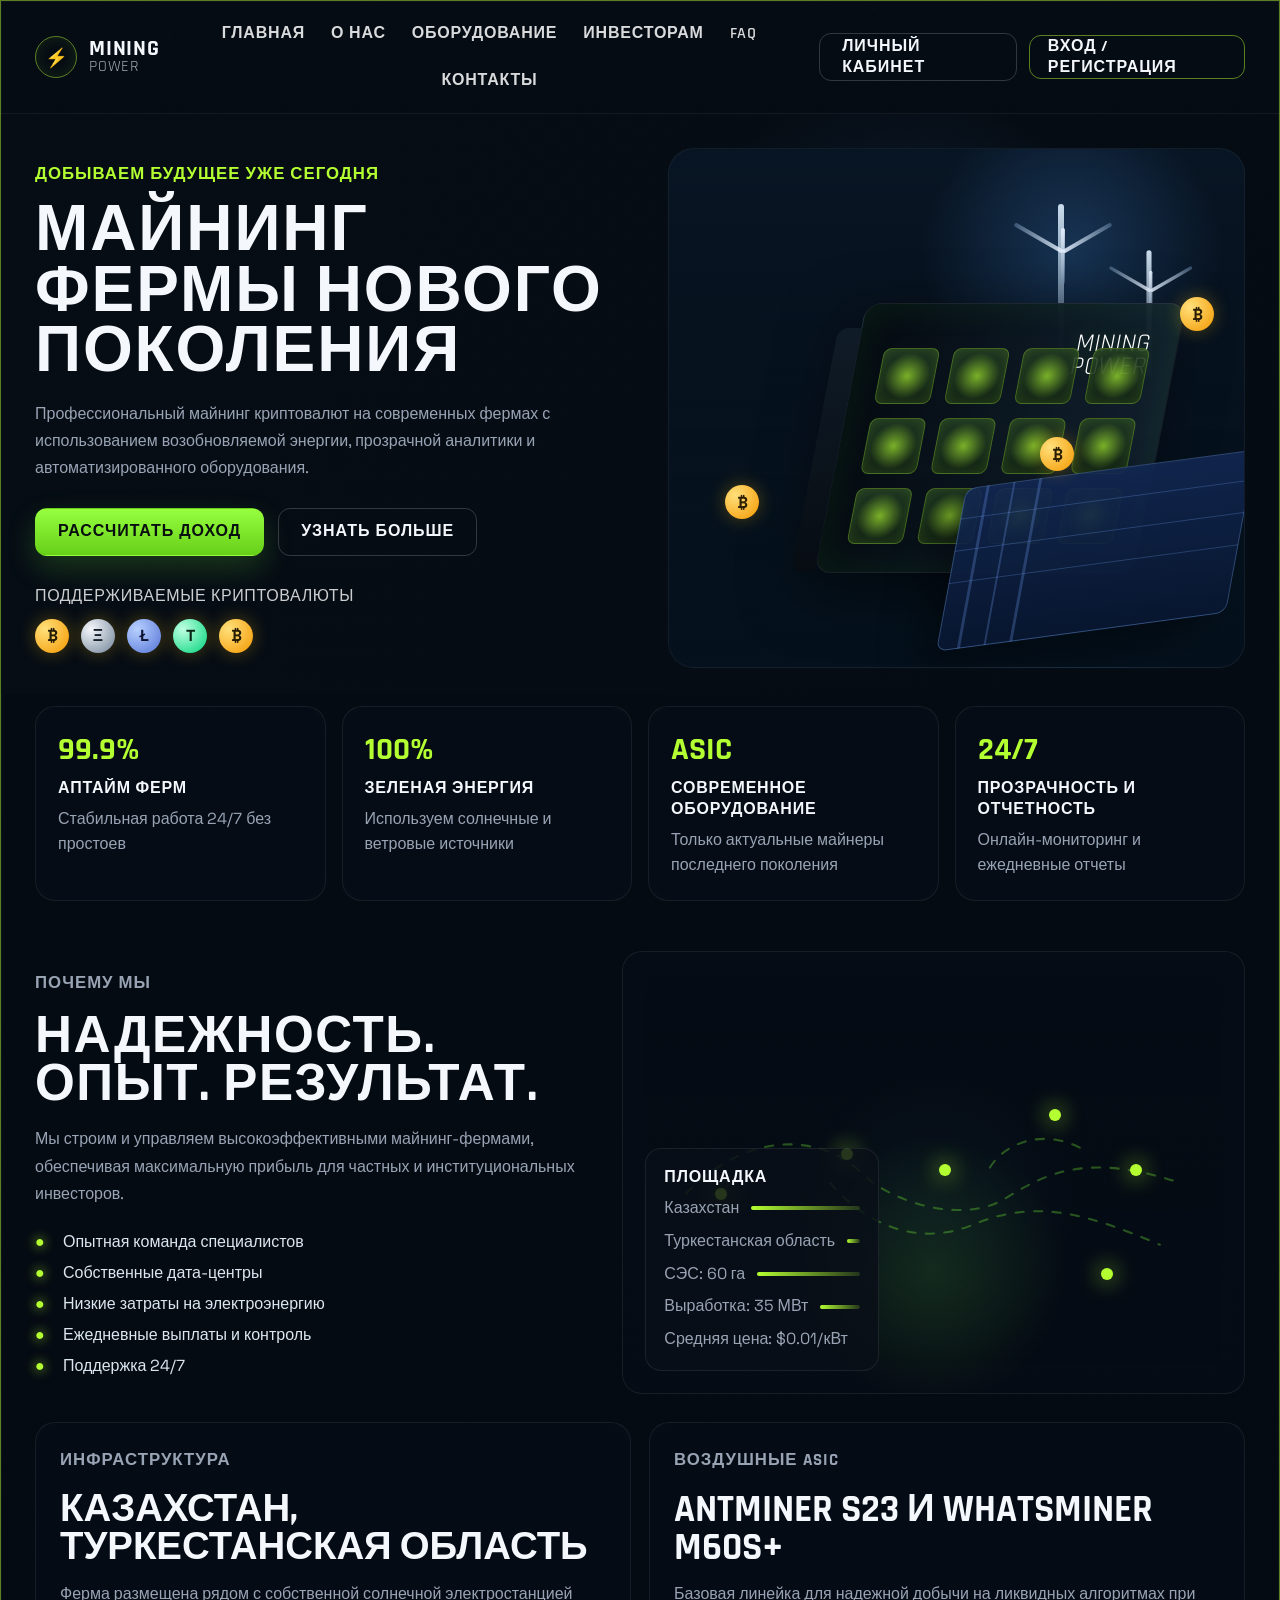
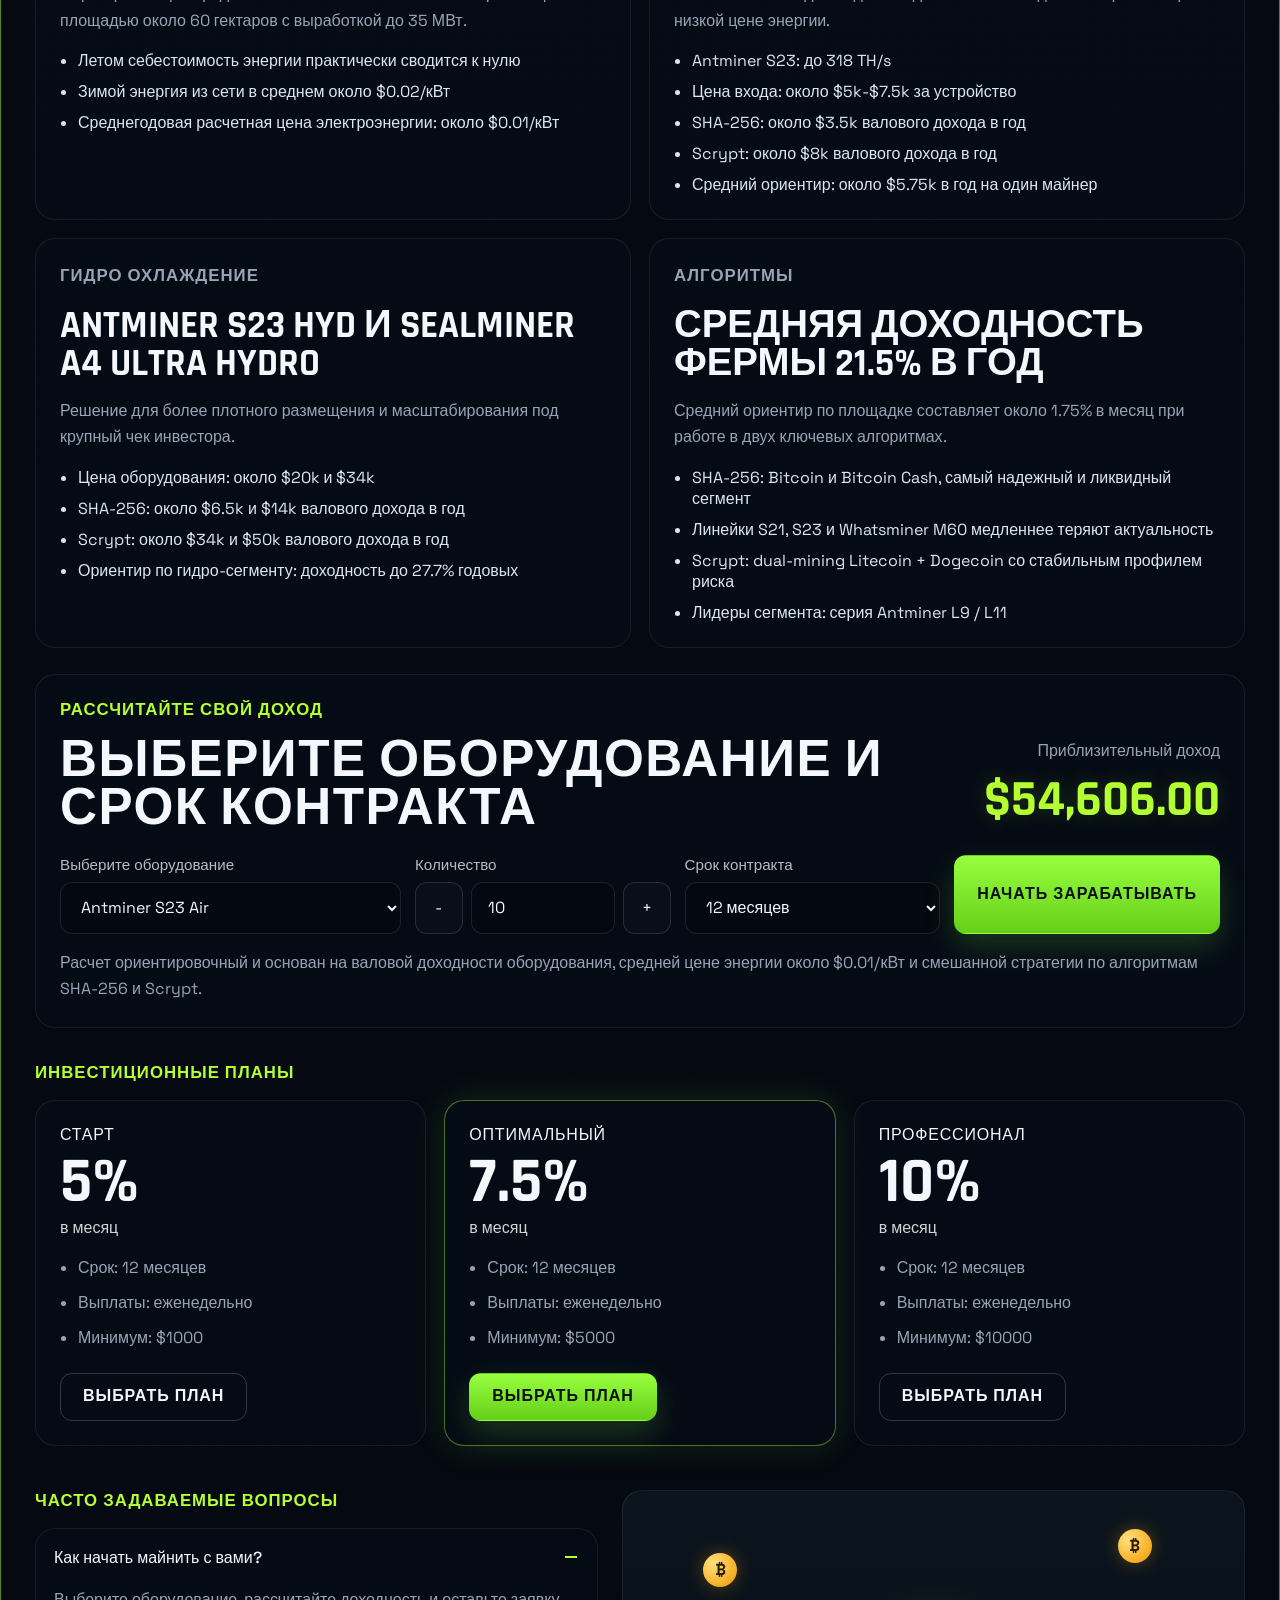
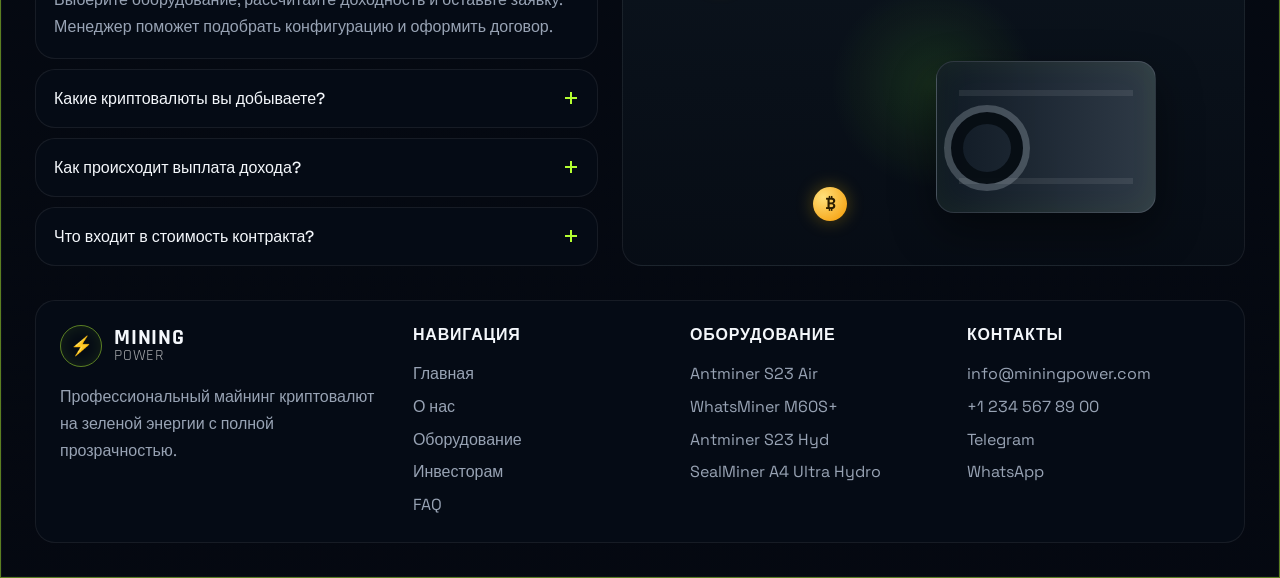
==== index.html @ 9006efa6 "Add files via upload" ====
<!DOCTYPE html>
<html lang="ru">
  <head>
    <meta charset="UTF-8" />
    <meta name="viewport" content="width=device-width, initial-scale=1.0" />
    <title>Mining Power</title>
    <meta
      name="description"
      content="Лендинг майнинг-ферм нового поколения с анимациями, калькулятором дохода и инвестиционными планами."
    />
    <link rel="preconnect" href="https://fonts.googleapis.com" />
    <link rel="preconnect" href="https://fonts.gstatic.com" crossorigin />
    <link
      href="https://fonts.googleapis.com/css2?family=Rajdhani:wght@400;500;600;700&family=Space+Grotesk:wght@400;500;700&display=swap"
      rel="stylesheet"
    />
    <link rel="stylesheet" href="styles.css" />
  </head>
  <body>
    <canvas class="bg-canvas" id="bg-canvas" aria-hidden="true"></canvas>

    <div class="page-shell">
      <main class="site-frame">
        <header class="topbar">
          <a href="#hero" class="brand">
            <span class="brand__mark">⚡</span>
            <span class="brand__text">
              <strong>MINING</strong>
              <span>POWER</span>
            </span>
          </a>

          <nav class="topnav" aria-label="Основная навигация">
            <a href="#hero">Главная</a>
            <a href="#about">О нас</a>
            <a href="#features">Оборудование</a>
            <a href="#plans">Инвесторам</a>
            <a href="#faq">FAQ</a>
            <a href="#footer">Контакты</a>
          </nav>

          <div class="topbar__actions">
            <a href="dashboard.html" class="button button--secondary" id="cabinet-link">Личный кабинет</a>
            <a href="auth.html" class="button button--ghost" id="auth-link">Вход / регистрация</a>
          </div>
        </header>

        <section class="hero" id="hero">
          <div class="hero__content reveal reveal-left">
            <p class="eyebrow">Добываем будущее уже сегодня</p>
            <h1>Майнинг фермы нового поколения</h1>
            <p class="hero__lead">
              Профессиональный майнинг криптовалют на современных фермах с
              использованием возобновляемой энергии, прозрачной аналитики и
              автоматизированного оборудования.
            </p>

            <div class="hero__actions">
              <a href="#calculator" class="button">Рассчитать доход</a>
              <a href="#about" class="button button--secondary">Узнать больше</a>
            </div>

            <div class="crypto-strip">
              <span>Поддерживаемые криптовалюты</span>
              <div class="crypto-strip__icons">
                <i>₿</i>
                <i>Ξ</i>
                <i>Ł</i>
                <i>T</i>
                <i>₿</i>
              </div>
            </div>
          </div>

          <div class="hero__visual reveal reveal-right">
            <div class="hero__scene">
              <div class="hero__glow"></div>
              <div class="hero__windmill hero__windmill--left">
                <span></span>
              </div>
              <div class="hero__windmill hero__windmill--right">
                <span></span>
              </div>
              <div class="mining-rack">
                <div class="mining-rack__logo">MINING<br />POWER</div>
                <div class="mining-rack__grid">
                  <span></span><span></span><span></span><span></span>
                  <span></span><span></span><span></span><span></span>
                  <span></span><span></span><span></span><span></span>
                </div>
              </div>
              <div class="solar-panel"></div>
              <div class="coin coin--one">₿</div>
              <div class="coin coin--two">₿</div>
              <div class="coin coin--three">₿</div>
            </div>
          </div>
        </section>

        <section class="stats reveal reveal-up" id="features">
          <article class="stat-card">
            <h3>99.9%</h3>
            <strong>Аптайм ферм</strong>
            <p>Стабильная работа 24/7 без простоев</p>
          </article>
          <article class="stat-card">
            <h3>100%</h3>
            <strong>Зеленая энергия</strong>
            <p>Используем солнечные и ветровые источники</p>
          </article>
          <article class="stat-card">
            <h3>ASIC</h3>
            <strong>Современное оборудование</strong>
            <p>Только актуальные майнеры последнего поколения</p>
          </article>
          <article class="stat-card">
            <h3>24/7</h3>
            <strong>Прозрачность и отчетность</strong>
            <p>Онлайн-мониторинг и ежедневные отчеты</p>
          </article>
        </section>

        <section class="about section-grid" id="about">
          <div class="section-copy reveal reveal-left">
            <p class="eyebrow">Почему мы</p>
            <h2>Надежность. Опыт. Результат.</h2>
            <p>
              Мы строим и управляем высокоэффективными майнинг-фермами,
              обеспечивая максимальную прибыль для частных и институциональных
              инвесторов.
            </p>
            <ul class="check-list">
              <li>Опытная команда специалистов</li>
              <li>Собственные дата-центры</li>
              <li>Низкие затраты на электроэнергию</li>
              <li>Ежедневные выплаты и контроль</li>
              <li>Поддержка 24/7</li>
            </ul>
          </div>

          <div class="map-card reveal reveal-right">
            <div class="map-card__glow"></div>
            <div class="map-card__network">
              <span class="node node--1"></span>
              <span class="node node--2"></span>
              <span class="node node--3"></span>
              <span class="node node--4"></span>
              <span class="node node--5"></span>
              <span class="node node--6"></span>
              <svg viewBox="0 0 560 280" aria-hidden="true">
                <path
                  d="M40 160 C110 90, 180 110, 210 140 S310 190, 350 165 S430 120, 520 150"
                />
                <path
                  d="M180 150 C210 185, 260 215, 320 190 S430 180, 500 210"
                />
                <path d="M335 135 C350 110, 390 95, 430 120" />
              </svg>
            </div>
            <div class="data-centers">
              <strong>Площадка</strong>
              <div class="data-centers__item"><span>Казахстан</span><i></i></div>
              <div class="data-centers__item"><span>Туркестанская область</span><i></i></div>
              <div class="data-centers__item"><span>СЭС: 60 га</span><i></i></div>
              <div class="data-centers__item"><span>Выработка: 35 МВт</span><i></i></div>
              <div class="data-centers__item"><span>Средняя цена: $0.01/кВт</span><i></i></div>
            </div>
          </div>
        </section>

        <section class="farm-specs" id="farm-specs">
          <article class="farm-card reveal reveal-up">
            <p class="eyebrow">Инфраструктура</p>
            <h3>Казахстан, Туркестанская область</h3>
            <p>
              Ферма размещена рядом с собственной солнечной электростанцией
              площадью около 60 гектаров с выработкой до 35 МВт.
            </p>
            <ul>
              <li>Летом себестоимость энергии практически сводится к нулю</li>
              <li>Зимой энергия из сети в среднем около $0.02/кВт</li>
              <li>Среднегодовая расчетная цена электроэнергии: около $0.01/кВт</li>
            </ul>
          </article>

          <article class="farm-card reveal reveal-up">
            <p class="eyebrow">Воздушные ASIC</p>
            <h3>Antminer S23 и WhatsMiner M60S+</h3>
            <p>
              Базовая линейка для надежной добычи на ликвидных алгоритмах при
              низкой цене энергии.
            </p>
            <ul>
              <li>Antminer S23: до 318 TH/s</li>
              <li>Цена входа: около $5k-$7.5k за устройство</li>
              <li>SHA-256: около $3.5k валового дохода в год</li>
              <li>Scrypt: около $8k валового дохода в год</li>
              <li>Средний ориентир: около $5.75k в год на один майнер</li>
            </ul>
          </article>

          <article class="farm-card reveal reveal-up">
            <p class="eyebrow">Гидро охлаждение</p>
            <h3>Antminer S23 Hyd и SealMiner A4 Ultra Hydro</h3>
            <p>
              Решение для более плотного размещения и масштабирования под
              крупный чек инвестора.
            </p>
            <ul>
              <li>Цена оборудования: около $20k и $34k</li>
              <li>SHA-256: около $6.5k и $14k валового дохода в год</li>
              <li>Scrypt: около $34k и $50k валового дохода в год</li>
              <li>Ориентир по гидро-сегменту: доходность до 27.7% годовых</li>
            </ul>
          </article>

          <article class="farm-card reveal reveal-up">
            <p class="eyebrow">Алгоритмы</p>
            <h3>Средняя доходность фермы 21.5% в год</h3>
            <p>
              Средний ориентир по площадке составляет около 1.75% в месяц при
              работе в двух ключевых алгоритмах.
            </p>
            <ul>
              <li>SHA-256: Bitcoin и Bitcoin Cash, самый надежный и ликвидный сегмент</li>
              <li>Линейки S21, S23 и Whatsminer M60 медленнее теряют актуальность</li>
              <li>Scrypt: dual-mining Litecoin + Dogecoin со стабильным профилем риска</li>
              <li>Лидеры сегмента: серия Antminer L9 / L11</li>
            </ul>
          </article>
        </section>

        <section class="calculator reveal reveal-up" id="calculator">
          <div class="calculator__header">
            <div>
              <p class="eyebrow">Рассчитайте свой доход</p>
              <h2>Выберите оборудование и срок контракта</h2>
            </div>
            <div class="calculator__result">
              <span>Приблизительный доход</span>
              <strong id="profit-value">$12,540.00</strong>
            </div>
          </div>

          <form class="calculator__form" id="profit-form">
            <label>
              <span>Выберите оборудование</span>
              <select id="device-select">
                <option value="479">Antminer S23 Air</option>
                <option value="479">WhatsMiner M60S+</option>
                <option value="1688">Antminer S23 Hyd</option>
                <option value="2667">SealMiner A4 Ultra Hydro</option>
              </select>
            </label>

            <label>
              <span>Количество</span>
              <div class="stepper">
                <button type="button" class="stepper__btn" data-step="-1">-</button>
                <input id="device-count" type="number" min="1" max="250" value="10" />
                <button type="button" class="stepper__btn" data-step="1">+</button>
              </div>
            </label>

            <label>
              <span>Срок контракта</span>
              <select id="term-select">
                <option value="6">6 месяцев</option>
                <option value="12" selected>12 месяцев</option>
                <option value="24">24 месяца</option>
              </select>
            </label>

            <button type="submit" class="button">Начать зарабатывать</button>
          </form>
          <p class="calculator__note">
            Расчет ориентировочный и основан на валовой доходности оборудования,
            средней цене энергии около $0.01/кВт и смешанной стратегии по
            алгоритмам SHA-256 и Scrypt.
          </p>
        </section>

        <section class="plans" id="plans">
          <p class="eyebrow reveal reveal-up">Инвестиционные планы</p>
          <div class="plans__grid">
            <article class="plan-card reveal reveal-up">
              <span class="plan-card__name">Старт</span>
              <h3>5%</h3>
              <p>в месяц</p>
              <ul>
                <li>Срок: 12 месяцев</li>
                <li>Выплаты: еженедельно</li>
                <li>Минимум: $1000</li>
              </ul>
              <a href="#calculator" class="button button--secondary">Выбрать план</a>
            </article>

            <article class="plan-card plan-card--featured reveal reveal-up">
              <span class="plan-card__name">Оптимальный</span>
              <h3>7.5%</h3>
              <p>в месяц</p>
              <ul>
                <li>Срок: 12 месяцев</li>
                <li>Выплаты: еженедельно</li>
                <li>Минимум: $5000</li>
              </ul>
              <a href="#calculator" class="button">Выбрать план</a>
            </article>

            <article class="plan-card reveal reveal-up">
              <span class="plan-card__name">Профессионал</span>
              <h3>10%</h3>
              <p>в месяц</p>
              <ul>
                <li>Срок: 12 месяцев</li>
                <li>Выплаты: еженедельно</li>
                <li>Минимум: $10000</li>
              </ul>
              <a href="#calculator" class="button button--secondary">Выбрать план</a>
            </article>
          </div>
        </section>

        <section class="faq section-grid" id="faq">
          <div class="faq__list reveal reveal-left">
            <p class="eyebrow">Часто задаваемые вопросы</p>
            <div class="accordion">
              <article class="accordion__item is-open">
                <button class="accordion__trigger" type="button">
                  Как начать майнить с вами?
                </button>
                <div class="accordion__content">
                  <p>
                    Выберите оборудование, рассчитайте доходность и оставьте
                    заявку. Менеджер поможет подобрать конфигурацию и оформить
                    договор.
                  </p>
                </div>
              </article>
              <article class="accordion__item">
                <button class="accordion__trigger" type="button">
                  Какие криптовалюты вы добываете?
                </button>
                <div class="accordion__content">
                  <p>
                    Основной фокус на BTC, LTC и инфраструктуре для стабильных
                    PoW-активов с высокой ликвидностью.
                  </p>
                </div>
              </article>
              <article class="accordion__item">
                <button class="accordion__trigger" type="button">
                  Как происходит выплата дохода?
                </button>
                <div class="accordion__content">
                  <p>
                    Выплаты можно получать в USDT, BTC или на банковские
                    реквизиты по согласованному графику.
                  </p>
                </div>
              </article>
              <article class="accordion__item">
                <button class="accordion__trigger" type="button">
                  Что входит в стоимость контракта?
                </button>
                <div class="accordion__content">
                  <p>
                    Включены размещение, обслуживание, мониторинг, доступ к
                    кабинету и техническая поддержка.
                  </p>
                </div>
              </article>
            </div>
          </div>

          <div class="faq__visual reveal reveal-right">
            <div class="rig-illustration">
              <div class="rig-illustration__body"></div>
              <div class="rig-illustration__fan"></div>
              <div class="coin coin--faq-one">₿</div>
              <div class="coin coin--faq-two">₿</div>
              <div class="coin coin--faq-three">₿</div>
            </div>
          </div>
        </section>

        <footer class="footer reveal reveal-up" id="footer">
          <div class="footer__brand">
            <a href="#hero" class="brand">
              <span class="brand__mark">⚡</span>
              <span class="brand__text">
                <strong>MINING</strong>
                <span>POWER</span>
              </span>
            </a>
            <p>
              Профессиональный майнинг криптовалют на зеленой энергии с полной
              прозрачностью.
            </p>
          </div>

          <div class="footer__column">
            <strong>Навигация</strong>
            <a href="#hero">Главная</a>
            <a href="#about">О нас</a>
            <a href="#features">Оборудование</a>
            <a href="#plans">Инвесторам</a>
            <a href="#faq">FAQ</a>
          </div>

          <div class="footer__column">
            <strong>Оборудование</strong>
            <span>Antminer S23 Air</span>
            <span>WhatsMiner M60S+</span>
            <span>Antminer S23 Hyd</span>
            <span>SealMiner A4 Ultra Hydro</span>
          </div>

          <div class="footer__column">
            <strong>Контакты</strong>
            <a href="mailto:info@miningpower.com">info@miningpower.com</a>
            <a href="tel:+12345678900">+1 234 567 89 00</a>
            <span>Telegram</span>
            <span>WhatsApp</span>
          </div>
        </footer>
      </main>
    </div>

    <script src="db.js"></script>
    <script src="script.js"></script>
  </body>
</html>
---- styles.css ----
:root {
  --bg: #050912;
  --bg-soft: rgba(8, 16, 27, 0.85);
  --panel: rgba(8, 15, 24, 0.92);
  --panel-strong: #09111b;
  --line: rgba(184, 255, 51, 0.22);
  --line-strong: rgba(184, 255, 51, 0.48);
  --text: #f4f7fb;
  --muted: #98a3b4;
  --accent: #b4ff31;
  --accent-strong: #7dff3a;
  --accent-soft: rgba(180, 255, 49, 0.14);
  --shadow: 0 0 35px rgba(124, 255, 53, 0.18);
  --radius-lg: 30px;
  --radius-md: 20px;
  --radius-sm: 14px;
  --content-width: 1180px;
}

*,
*::before,
*::after {
  box-sizing: border-box;
}

html {
  scroll-behavior: smooth;
}

body {
  margin: 0;
  min-width: 320px;
  background:
    radial-gradient(circle at top right, rgba(35, 73, 122, 0.28), transparent 28%),
    radial-gradient(circle at 15% 10%, rgba(124, 255, 53, 0.12), transparent 18%),
    linear-gradient(180deg, #02050b 0%, #050913 48%, #03070f 100%);
  color: var(--text);
  font-family: "Space Grotesk", sans-serif;
}

a {
  color: inherit;
  text-decoration: none;
}

button,
input,
select {
  font: inherit;
}

button {
  cursor: pointer;
}

.bg-canvas {
  position: fixed;
  inset: 0;
  width: 100%;
  height: 100%;
  z-index: -1;
  opacity: 0.85;
}

.page-shell {
  width: 100%;
  max-width: none;
  margin: 0;
  padding: 0;
}

.site-frame {
  width: 100%;
  max-width: none;
  margin: 0;
  min-height: 100vh;
  border: 1px solid var(--line-strong);
  border-radius: 0;
  background:
    linear-gradient(180deg, rgba(5, 12, 20, 0.98) 0%, rgba(5, 9, 18, 0.95) 100%);
  box-shadow:
    inset 0 0 0 1px rgba(255, 255, 255, 0.03),
    0 30px 80px rgba(0, 0, 0, 0.35);
  overflow: hidden;
}

.topbar,
.hero,
.stats,
.section-grid,
.calculator,
.plans,
.footer {
  padding-left: 34px;
  padding-right: 34px;
}

.topbar {
  display: flex;
  align-items: center;
  justify-content: space-between;
  gap: 24px;
  padding-top: 22px;
  padding-bottom: 22px;
  border-bottom: 1px solid rgba(255, 255, 255, 0.06);
}

.topbar__actions {
  display: flex;
  align-items: center;
  gap: 12px;
}

.brand {
  display: inline-flex;
  align-items: center;
  gap: 12px;
}

.brand__mark {
  display: grid;
  place-items: center;
  width: 42px;
  height: 42px;
  border-radius: 50%;
  color: var(--accent);
  border: 1px solid var(--line-strong);
  box-shadow: inset 0 0 16px rgba(180, 255, 49, 0.1);
  font-size: 1.15rem;
}

.brand__text {
  display: grid;
  font-family: "Rajdhani", sans-serif;
  line-height: 0.92;
  letter-spacing: 0.05em;
}

.brand__text strong {
  font-size: 1.4rem;
}

.brand__text span {
  color: rgba(255, 255, 255, 0.65);
}

.topnav {
  display: flex;
  flex-wrap: wrap;
  justify-content: center;
  gap: 26px;
  font-family: "Rajdhani", sans-serif;
  font-weight: 600;
  text-transform: uppercase;
  letter-spacing: 0.05em;
}

.topnav a {
  color: rgba(255, 255, 255, 0.85);
}

.button {
  display: inline-flex;
  align-items: center;
  justify-content: center;
  min-height: 48px;
  padding: 0 22px;
  border: 1px solid transparent;
  border-radius: 12px;
  background: linear-gradient(180deg, #97ff3f 0%, #66cf18 100%);
  color: #08100f;
  font-family: "Rajdhani", sans-serif;
  font-weight: 700;
  font-size: 1rem;
  letter-spacing: 0.06em;
  text-transform: uppercase;
  transition:
    transform 0.25s ease,
    box-shadow 0.25s ease,
    filter 0.25s ease;
  box-shadow: 0 12px 30px rgba(120, 255, 60, 0.18);
}

.button:hover {
  transform: translateY(-2px);
  filter: brightness(1.03);
  box-shadow: 0 16px 32px rgba(120, 255, 60, 0.26);
}

.button--secondary,
.button--ghost {
  background: transparent;
  color: var(--text);
  border-color: rgba(255, 255, 255, 0.18);
  box-shadow: none;
}

.button--ghost {
  min-height: 44px;
  padding-inline: 18px;
  border-color: var(--line-strong);
}

.hero {
  display: grid;
  grid-template-columns: 1.05fr 1fr;
  gap: 28px;
  padding-top: 34px;
  padding-bottom: 26px;
  background:
    linear-gradient(90deg, rgba(6, 13, 21, 0.88) 0%, rgba(6, 13, 21, 0.48) 52%, rgba(6, 13, 21, 0.08) 100%),
    radial-gradient(circle at 70% 35%, rgba(62, 120, 178, 0.3), transparent 24%);
}

.hero__content {
  align-self: center;
}

.eyebrow {
  margin: 0 0 16px;
  color: var(--accent);
  font-family: "Rajdhani", sans-serif;
  font-size: 1.05rem;
  font-weight: 700;
  text-transform: uppercase;
  letter-spacing: 0.06em;
}

.hero h1,
.section-copy h2,
.calculator h2 {
  margin: 0;
  font-family: "Rajdhani", sans-serif;
  font-size: clamp(2.9rem, 5vw, 4.7rem);
  line-height: 0.94;
  text-transform: uppercase;
  letter-spacing: 0.03em;
}

.hero__lead,
.section-copy p,
.accordion__content p,
.footer__brand p {
  color: var(--muted);
  line-height: 1.7;
}

.hero__lead {
  max-width: 560px;
  margin: 18px 0 26px;
}

.hero__actions {
  display: flex;
  flex-wrap: wrap;
  gap: 14px;
}

.crypto-strip {
  margin-top: 30px;
}

.crypto-strip span {
  display: block;
  margin-bottom: 12px;
  color: rgba(255, 255, 255, 0.8);
  font-family: "Rajdhani", sans-serif;
  text-transform: uppercase;
  letter-spacing: 0.04em;
}

.crypto-strip__icons {
  display: flex;
  gap: 12px;
}

.crypto-strip__icons i,
.coin {
  display: grid;
  place-items: center;
  width: 34px;
  height: 34px;
  border-radius: 50%;
  background: radial-gradient(circle at 30% 30%, #ffe07b, #f49800);
  color: #231a00;
  font-style: normal;
  font-weight: 700;
  box-shadow: 0 0 18px rgba(255, 195, 0, 0.3);
}

.crypto-strip__icons i:nth-child(2) {
  background: radial-gradient(circle at 30% 30%, #f5f7fb, #6f8296);
  color: #16202b;
}

.crypto-strip__icons i:nth-child(3) {
  background: radial-gradient(circle at 30% 30%, #b7d0ff, #5574d6);
  color: #0e1533;
}

.crypto-strip__icons i:nth-child(4) {
  background: radial-gradient(circle at 30% 30%, #bfffe1, #00d47b);
  color: #042315;
}

.hero__visual {
  min-height: 520px;
}

.hero__scene {
  position: relative;
  height: 100%;
  min-height: 520px;
  border: 1px solid rgba(255, 255, 255, 0.05);
  border-radius: 26px;
  overflow: hidden;
  background:
    linear-gradient(180deg, rgba(5, 18, 34, 0.08), rgba(5, 18, 34, 0.75)),
    radial-gradient(circle at 70% 20%, rgba(53, 111, 177, 0.46), transparent 26%),
    linear-gradient(180deg, #081523 0%, #07111d 52%, #041016 100%);
}

.hero__glow {
  position: absolute;
  inset: 0;
  background:
    radial-gradient(circle at 58% 54%, rgba(111, 255, 56, 0.2), transparent 24%),
    linear-gradient(180deg, transparent 0%, rgba(3, 14, 14, 0.15) 100%);
}

.hero__windmill {
  position: absolute;
  top: 55px;
  width: 6px;
  height: 150px;
  background: linear-gradient(180deg, rgba(222, 240, 255, 0.9), rgba(84, 117, 153, 0.4));
  border-radius: 99px;
}

.hero__windmill span,
.hero__windmill span::before,
.hero__windmill span::after {
  content: "";
  position: absolute;
  left: 50%;
  top: 24px;
  width: 4px;
  height: 56px;
  border-radius: 99px;
  transform-origin: center top;
  background: linear-gradient(180deg, rgba(230, 241, 255, 0.9), rgba(107, 139, 175, 0.45));
}

.hero__windmill span {
  animation: spin 9s linear infinite;
}

.hero__windmill span::before {
  transform: translateX(-50%) rotate(120deg);
}

.hero__windmill span::after {
  transform: translateX(-50%) rotate(240deg);
}

.hero__windmill--left {
  right: 180px;
}

.hero__windmill--right {
  right: 92px;
  top: 90px;
  transform: scale(0.85);
}

.mining-rack {
  position: absolute;
  right: 84px;
  bottom: 94px;
  width: 320px;
  height: 270px;
  transform: skewX(-11deg);
  border-radius: 16px;
  background:
    linear-gradient(90deg, rgba(5, 11, 18, 0.98), rgba(18, 32, 46, 0.95));
  border: 1px solid rgba(255, 255, 255, 0.08);
  box-shadow:
    -12px 18px 60px rgba(0, 0, 0, 0.5),
    inset 0 0 40px rgba(79, 255, 56, 0.08);
}

.mining-rack::before {
  content: "";
  position: absolute;
  left: -24px;
  top: 24px;
  width: 24px;
  height: calc(100% - 24px);
  border-radius: 10px 0 0 10px;
  background: linear-gradient(180deg, rgba(16, 28, 40, 0.95), rgba(7, 12, 18, 0.95));
}

.mining-rack__logo {
  position: absolute;
  top: 28px;
  right: 26px;
  color: #fff;
  font-family: "Rajdhani", sans-serif;
  font-size: 1.6rem;
  line-height: 0.9;
  text-align: center;
  text-shadow: 0 0 20px rgba(180, 255, 49, 0.25);
}

.mining-rack__grid {
  position: absolute;
  left: 26px;
  right: 26px;
  bottom: 28px;
  display: grid;
  grid-template-columns: repeat(4, 1fr);
  gap: 14px;
}

.mining-rack__grid span {
  aspect-ratio: 1;
  border-radius: 8px;
  background:
    radial-gradient(circle at 50% 50%, rgba(180, 255, 49, 0.65), rgba(180, 255, 49, 0.05) 60%),
    linear-gradient(180deg, rgba(20, 42, 33, 0.88), rgba(10, 24, 20, 0.95));
  border: 1px solid rgba(180, 255, 49, 0.3);
  box-shadow: inset 0 0 14px rgba(180, 255, 49, 0.14);
  animation: pulse 2.8s ease-in-out infinite;
}

.mining-rack__grid span:nth-child(odd) {
  animation-delay: 0.7s;
}

.solar-panel {
  position: absolute;
  right: 8px;
  bottom: 34px;
  width: 280px;
  height: 165px;
  transform: skewX(-18deg) rotate(-8deg);
  border-radius: 10px;
  border: 1px solid rgba(130, 180, 255, 0.3);
  background:
    linear-gradient(90deg, transparent 0 7%, rgba(119, 167, 255, 0.25) 7% 8%, transparent 8% 16%, rgba(119, 167, 255, 0.25) 16% 17%, transparent 17% 25%, rgba(119, 167, 255, 0.25) 25% 26%, transparent 26%),
    linear-gradient(180deg, transparent 0 18%, rgba(119, 167, 255, 0.25) 18% 19%, transparent 19% 38%, rgba(119, 167, 255, 0.25) 38% 39%, transparent 39% 58%, rgba(119, 167, 255, 0.25) 58% 59%, transparent 59%),
    linear-gradient(180deg, rgba(18, 39, 82, 0.9), rgba(8, 23, 48, 0.95));
  box-shadow: -18px 20px 40px rgba(0, 0, 0, 0.35);
}

.coin {
  position: absolute;
  color: #2b1d00;
  animation: float 5.5s ease-in-out infinite;
}

.coin--one {
  left: 56px;
  bottom: 148px;
}

.coin--two {
  right: 30px;
  top: 148px;
  animation-delay: 0.8s;
}

.coin--three {
  right: 170px;
  bottom: 196px;
  animation-delay: 1.7s;
}

.stats {
  display: grid;
  grid-template-columns: repeat(4, 1fr);
  gap: 16px;
  padding-top: 12px;
  padding-bottom: 32px;
}

.stat-card,
.calculator,
.plan-card,
.accordion__item,
.map-card,
.faq__visual,
.footer {
  background: rgba(7, 13, 22, 0.82);
  border: 1px solid rgba(255, 255, 255, 0.07);
  border-radius: 20px;
}

.stat-card {
  padding: 22px;
  box-shadow: inset 0 0 22px rgba(255, 255, 255, 0.015);
}

.stat-card h3 {
  margin: 0 0 8px;
  color: var(--accent);
  font-family: "Rajdhani", sans-serif;
  font-size: 2rem;
}

.stat-card strong,
.plan-card__name,
.data-centers strong,
.footer__column strong {
  display: block;
  margin-bottom: 8px;
  font-family: "Rajdhani", sans-serif;
  text-transform: uppercase;
  letter-spacing: 0.05em;
}

.stat-card p,
.plan-card li,
.data-centers__item,
.footer__column a,
.footer__column span {
  margin: 0;
  color: var(--muted);
  line-height: 1.55;
}

.section-grid {
  display: grid;
  grid-template-columns: 0.95fr 1.05fr;
  gap: 24px;
  padding-top: 18px;
  padding-bottom: 18px;
}

.section-copy {
  padding: 18px 6px 18px 0;
}

.section-copy h2,
.calculator h2 {
  font-size: clamp(2.2rem, 4vw, 3.6rem);
}

.check-list {
  display: grid;
  gap: 10px;
  margin: 24px 0 0;
  padding: 0;
  list-style: none;
}

.check-list li {
  position: relative;
  padding-left: 28px;
  color: #dce6f0;
}

.check-list li::before {
  content: "●";
  position: absolute;
  left: 0;
  top: 0;
  color: var(--accent);
  text-shadow: 0 0 12px var(--accent);
}

.map-card {
  position: relative;
  min-height: 360px;
  padding: 22px;
  overflow: hidden;
}

.map-card__glow {
  position: absolute;
  inset: 0;
  background: radial-gradient(circle at 50% 72%, rgba(124, 255, 53, 0.13), transparent 30%);
}

.map-card__network {
  position: relative;
  height: 100%;
  border-radius: 18px;
  background:
    radial-gradient(circle at 50% 60%, rgba(18, 44, 54, 0.25), transparent 38%),
    linear-gradient(180deg, rgba(5, 12, 18, 0.12), rgba(5, 12, 18, 0));
}

.map-card__network svg {
  width: 100%;
  height: 100%;
}

.map-card__network path {
  fill: none;
  stroke: rgba(124, 255, 53, 0.3);
  stroke-width: 2;
  stroke-linecap: round;
  stroke-dasharray: 8 10;
  animation: dash 18s linear infinite;
}

.node {
  position: absolute;
  width: 12px;
  height: 12px;
  border-radius: 50%;
  background: var(--accent);
  box-shadow: 0 0 22px var(--accent);
  animation: blink 3s ease-in-out infinite;
}

.node--1 {
  left: 12%;
  top: 54%;
}

.node--2 {
  left: 34%;
  top: 44%;
  animation-delay: 0.4s;
}

.node--3 {
  left: 51%;
  top: 48%;
  animation-delay: 0.8s;
}

.node--4 {
  left: 70%;
  top: 34%;
  animation-delay: 1.2s;
}

.node--5 {
  left: 84%;
  top: 48%;
  animation-delay: 1.6s;
}

.node--6 {
  left: 79%;
  top: 74%;
  animation-delay: 2s;
}

.data-centers {
  position: absolute;
  left: 22px;
  bottom: 22px;
  min-width: 180px;
  padding: 18px;
  border-radius: 16px;
  background: rgba(10, 16, 24, 0.84);
  border: 1px solid rgba(255, 255, 255, 0.08);
}

.data-centers__item {
  display: flex;
  align-items: center;
  gap: 12px;
  margin-top: 8px;
}

.data-centers__item i {
  flex: 1;
  height: 4px;
  border-radius: 999px;
  background: linear-gradient(90deg, var(--accent), rgba(180, 255, 49, 0.15));
}

.calculator {
  margin: 18px 34px;
  padding: 24px;
}

.farm-specs {
  display: grid;
  grid-template-columns: repeat(2, minmax(0, 1fr));
  gap: 18px;
  padding: 10px 34px 8px;
}

.farm-card {
  padding: 24px;
  background: rgba(7, 13, 22, 0.82);
  border: 1px solid rgba(255, 255, 255, 0.07);
  border-radius: 20px;
  box-shadow: inset 0 0 22px rgba(255, 255, 255, 0.015);
}

.farm-card h3 {
  margin: 0 0 14px;
  font-family: "Rajdhani", sans-serif;
  font-size: clamp(1.7rem, 3vw, 2.5rem);
  line-height: 1;
  text-transform: uppercase;
}

.farm-card p {
  margin: 0 0 16px;
  color: var(--muted);
  line-height: 1.65;
}

.farm-card ul {
  display: grid;
  gap: 10px;
  margin: 0;
  padding-left: 18px;
  color: #dce6f0;
}

.calculator__header {
  display: flex;
  align-items: flex-end;
  justify-content: space-between;
  gap: 18px;
}

.calculator__result {
  text-align: right;
}

.calculator__result span {
  display: block;
  color: var(--muted);
  margin-bottom: 6px;
}

.calculator__result strong {
  font-family: "Rajdhani", sans-serif;
  font-size: clamp(2rem, 4vw, 3.4rem);
  color: var(--accent);
  text-shadow: 0 0 20px rgba(180, 255, 49, 0.18);
}

.calculator__form {
  display: grid;
  grid-template-columns: 1.2fr 0.9fr 0.9fr auto;
  gap: 14px;
  margin-top: 22px;
}

.calculator__note {
  margin: 16px 0 0;
  color: var(--muted);
  line-height: 1.65;
}

.calculator label {
  display: grid;
  gap: 8px;
}

.calculator label span {
  color: rgba(255, 255, 255, 0.72);
  font-size: 0.95rem;
}

select,
input {
  width: 100%;
  min-height: 52px;
  padding: 0 16px;
  border: 1px solid rgba(255, 255, 255, 0.1);
  border-radius: 12px;
  background: rgba(5, 9, 16, 0.94);
  color: var(--text);
  outline: none;
}

select:focus,
input:focus {
  border-color: var(--line-strong);
  box-shadow: 0 0 0 3px rgba(180, 255, 49, 0.12);
}

.stepper {
  display: grid;
  grid-template-columns: 48px 1fr 48px;
  gap: 8px;
}

.stepper__btn {
  min-height: 52px;
  border: 1px solid rgba(255, 255, 255, 0.12);
  border-radius: 12px;
  background: rgba(255, 255, 255, 0.02);
  color: var(--text);
}

.plans {
  padding-top: 16px;
  padding-bottom: 30px;
}

.plans__grid {
  display: grid;
  grid-template-columns: repeat(3, 1fr);
  gap: 18px;
}

.plan-card {
  padding: 24px;
  transition:
    transform 0.28s ease,
    border-color 0.28s ease,
    box-shadow 0.28s ease;
}

.plan-card:hover {
  transform: translateY(-6px);
  border-color: rgba(180, 255, 49, 0.36);
  box-shadow: var(--shadow);
}

.plan-card h3 {
  margin: 8px 0 0;
  font-family: "Rajdhani", sans-serif;
  font-size: clamp(3rem, 5vw, 4.3rem);
  line-height: 0.9;
}

.plan-card p {
  margin: 6px 0 18px;
  color: rgba(255, 255, 255, 0.82);
}

.plan-card ul {
  display: grid;
  gap: 10px;
  margin: 0 0 22px;
  padding-left: 18px;
  color: var(--muted);
}

.plan-card--featured {
  border-color: rgba(180, 255, 49, 0.42);
  box-shadow: 0 0 36px rgba(124, 255, 53, 0.12);
}

.faq {
  padding-top: 14px;
  padding-bottom: 34px;
  align-items: stretch;
}

.auth {
  padding-top: 6px;
  padding-bottom: 34px;
  align-items: start;
}

.auth-benefits {
  display: grid;
  gap: 14px;
  margin-top: 28px;
}

.auth-benefits__card,
.auth-panel {
  background: rgba(7, 13, 22, 0.82);
  border: 1px solid rgba(255, 255, 255, 0.07);
  border-radius: 20px;
}

.auth-benefits__card {
  padding: 18px 20px;
}

.auth-benefits__card strong {
  display: block;
  margin-bottom: 8px;
  font-family: "Rajdhani", sans-serif;
  font-size: 1.15rem;
  text-transform: uppercase;
  letter-spacing: 0.05em;
}

.auth-benefits__card p {
  margin: 0;
  color: var(--muted);
  line-height: 1.6;
}

.auth-panel {
  padding: 24px;
  box-shadow: inset 0 0 24px rgba(255, 255, 255, 0.02);
}

.auth-tabs {
  display: inline-grid;
  grid-template-columns: repeat(2, minmax(0, 1fr));
  gap: 10px;
  width: 100%;
  margin-bottom: 18px;
}

.auth-tabs__button {
  min-height: 48px;
  border: 1px solid rgba(255, 255, 255, 0.1);
  border-radius: 12px;
  background: rgba(255, 255, 255, 0.02);
  color: rgba(255, 255, 255, 0.82);
  font-family: "Rajdhani", sans-serif;
  font-size: 1rem;
  font-weight: 700;
  letter-spacing: 0.05em;
  text-transform: uppercase;
  transition:
    border-color 0.25s ease,
    color 0.25s ease,
    background 0.25s ease;
}

.auth-tabs__button.is-active {
  color: #08100f;
  border-color: rgba(180, 255, 49, 0.45);
  background: linear-gradient(180deg, #97ff3f 0%, #66cf18 100%);
}

.auth-form {
  display: none;
  gap: 14px;
}

.auth-form.is-active {
  display: grid;
}

.auth-grid {
  display: grid;
  grid-template-columns: repeat(2, minmax(0, 1fr));
  gap: 14px;
}

.field {
  display: grid;
  gap: 8px;
}

.field span {
  color: rgba(255, 255, 255, 0.74);
  font-size: 0.95rem;
}

.auth-status {
  min-height: 24px;
  margin: 16px 0 0;
  color: var(--muted);
}

.auth-status.is-success {
  color: var(--accent);
}

.auth-status.is-error {
  color: #ff7676;
}

.accordion {
  display: grid;
  gap: 10px;
}

.accordion__item {
  overflow: hidden;
}

.accordion__trigger {
  position: relative;
  width: 100%;
  padding: 18px 56px 18px 18px;
  border: 0;
  background: transparent;
  color: var(--text);
  text-align: left;
  font-weight: 500;
}

.accordion__trigger::after,
.accordion__trigger::before {
  content: "";
  position: absolute;
  right: 20px;
  top: 50%;
  width: 12px;
  height: 2px;
  background: var(--accent);
  transform: translateY(-50%);
  transition: transform 0.25s ease;
}

.accordion__trigger::before {
  transform: translateY(-50%) rotate(90deg);
}

.accordion__item.is-open .accordion__trigger::before {
  transform: translateY(-50%) rotate(0deg);
}

.accordion__content {
  max-height: 0;
  overflow: hidden;
  transition: max-height 0.32s ease;
}

.accordion__item.is-open .accordion__content {
  max-height: 180px;
}

.accordion__content p {
  padding: 0 18px 18px;
  margin: 0;
}

.faq__visual {
  position: relative;
  min-height: 340px;
  overflow: hidden;
  background:
    radial-gradient(circle at 50% 52%, rgba(124, 255, 53, 0.12), transparent 28%),
    linear-gradient(180deg, rgba(12, 21, 31, 0.95), rgba(7, 13, 22, 0.95));
}

.rig-illustration {
  position: relative;
  width: 100%;
  height: 100%;
}

.rig-illustration__body {
  position: absolute;
  right: 88px;
  bottom: 52px;
  width: 220px;
  height: 152px;
  border-radius: 18px;
  background:
    linear-gradient(90deg, rgba(16, 26, 37, 0.98), rgba(50, 62, 74, 0.94));
  border: 1px solid rgba(255, 255, 255, 0.12);
  box-shadow:
    0 18px 45px rgba(0, 0, 0, 0.45),
    inset 0 0 30px rgba(180, 255, 49, 0.05);
}

.rig-illustration__body::before,
.rig-illustration__body::after {
  content: "";
  position: absolute;
  background: rgba(255, 255, 255, 0.08);
}

.rig-illustration__body::before {
  left: 22px;
  right: 22px;
  top: 28px;
  height: 6px;
}

.rig-illustration__body::after {
  left: 22px;
  right: 22px;
  bottom: 28px;
  height: 6px;
}

.rig-illustration__fan {
  position: absolute;
  right: 214px;
  bottom: 74px;
  width: 86px;
  height: 86px;
  border-radius: 50%;
  border: 7px solid rgba(208, 219, 229, 0.24);
  box-shadow: inset 0 0 0 12px rgba(7, 13, 20, 0.95);
}

.rig-illustration__fan::before,
.rig-illustration__fan::after {
  content: "";
  position: absolute;
  inset: 12px 40px;
  border-radius: 999px;
  background: rgba(220, 228, 236, 0.34);
}

.rig-illustration__fan::after {
  transform: rotate(90deg);
}

.coin--faq-one {
  left: 80px;
  top: 62px;
}

.coin--faq-two {
  right: 92px;
  top: 38px;
  animation-delay: 1.2s;
}

.coin--faq-three {
  left: 190px;
  bottom: 44px;
  animation-delay: 0.6s;
}

.footer {
  display: grid;
  grid-template-columns: 1.3fr repeat(3, 1fr);
  gap: 24px;
  margin: 0 34px 34px;
  padding: 24px;
}

.footer__column {
  display: grid;
  gap: 8px;
  align-content: start;
}

.reveal {
  opacity: 0;
  transition:
    transform 0.85s cubic-bezier(0.2, 0.7, 0, 1),
    opacity 0.85s ease;
}

.reveal-left {
  transform: translateX(-44px);
}

.reveal-right {
  transform: translateX(44px);
}

.reveal-up {
  transform: translateY(44px);
}

.reveal.is-visible {
  opacity: 1;
  transform: translate(0, 0);
}

@keyframes pulse {
  0%,
  100% {
    opacity: 0.7;
    box-shadow: inset 0 0 14px rgba(180, 255, 49, 0.14);
  }
  50% {
    opacity: 1;
    box-shadow:
      inset 0 0 14px rgba(180, 255, 49, 0.32),
      0 0 16px rgba(180, 255, 49, 0.18);
  }
}

@keyframes spin {
  from {
    transform: translateX(-50%) rotate(0deg);
  }
  to {
    transform: translateX(-50%) rotate(360deg);
  }
}

@keyframes float {
  0%,
  100% {
    transform: translateY(0);
  }
  50% {
    transform: translateY(-12px);
  }
}

@keyframes dash {
  from {
    stroke-dashoffset: 0;
  }
  to {
    stroke-dashoffset: -220;
  }
}

@keyframes blink {
  0%,
  100% {
    transform: scale(0.9);
    opacity: 0.8;
  }
  50% {
    transform: scale(1.2);
    opacity: 1;
  }
}

@media (max-width: 1080px) {
  .hero,
  .section-grid,
  .farm-specs,
  .plans__grid,
  .stats,
  .footer {
    grid-template-columns: 1fr;
  }

  .topbar {
    flex-wrap: wrap;
    justify-content: center;
  }

  .topbar__actions {
    width: 100%;
    justify-content: center;
    flex-wrap: wrap;
  }

  .calculator__form {
    grid-template-columns: 1fr 1fr;
  }

  .hero__visual {
    min-height: 460px;
  }
}

@media (max-width: 760px) {
  .page-shell {
    padding: 0;
  }

  .topbar,
  .hero,
  .stats,
  .section-grid,
  .farm-specs,
  .plans,
  .footer {
    padding-left: 18px;
    padding-right: 18px;
  }

  .hero {
    padding-top: 24px;
  }

  .site-frame {
    border-radius: 0;
  }

  .topnav {
    gap: 12px 18px;
    font-size: 0.92rem;
  }

  .hero h1,
  .section-copy h2,
  .calculator h2 {
    font-size: clamp(2.2rem, 11vw, 3.4rem);
  }

  .hero__visual,
  .hero__scene {
    min-height: 360px;
  }

  .mining-rack {
    right: 50px;
    bottom: 90px;
    width: 220px;
    height: 190px;
  }

  .solar-panel {
    width: 200px;
    height: 120px;
  }

  .calculator {
    margin: 18px 18px 0;
    padding: 18px;
  }

  .calculator__header,
  .calculator__form {
    grid-template-columns: 1fr;
  }

  .auth-grid {
    grid-template-columns: 1fr;
  }

  .calculator__header {
    align-items: start;
  }

  .calculator__result {
    text-align: left;
  }

  .faq__visual,
  .map-card {
    min-height: 280px;
  }

  .footer {
    margin: 0 18px 18px;
  }
}
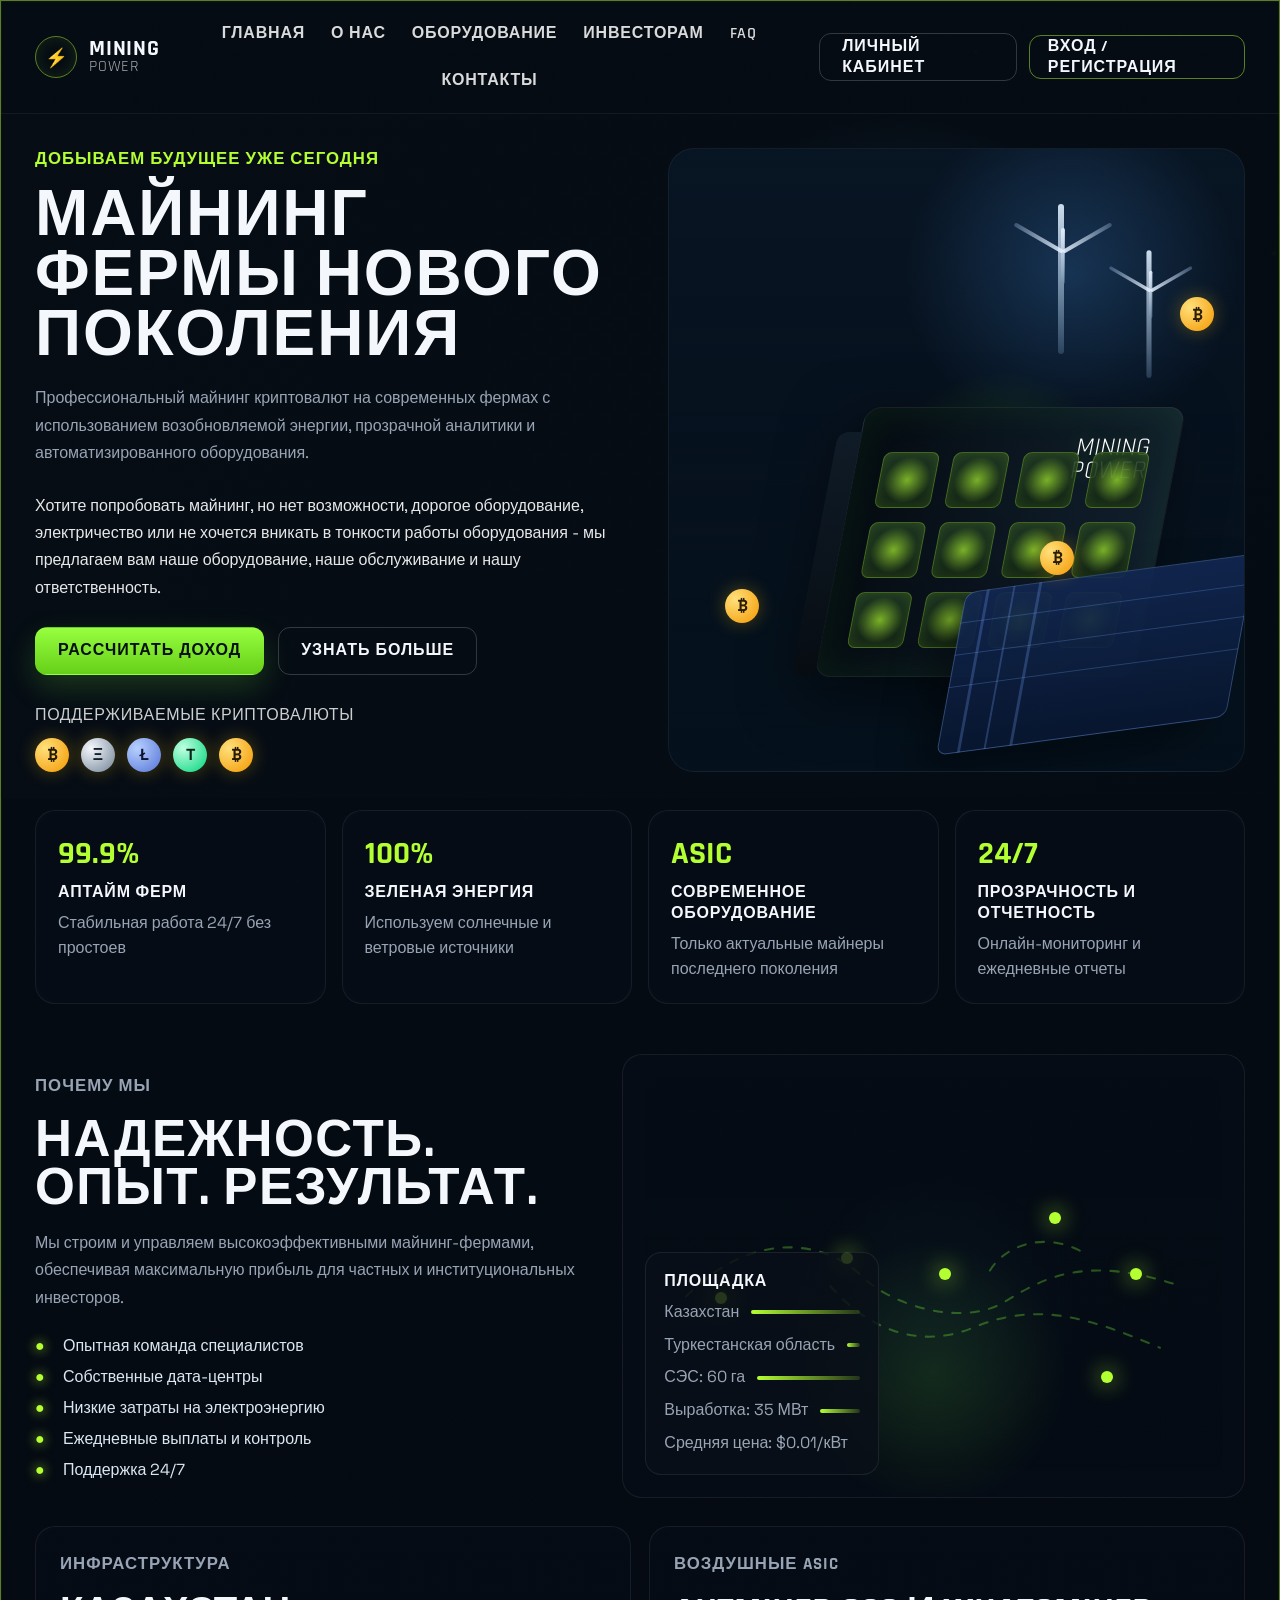
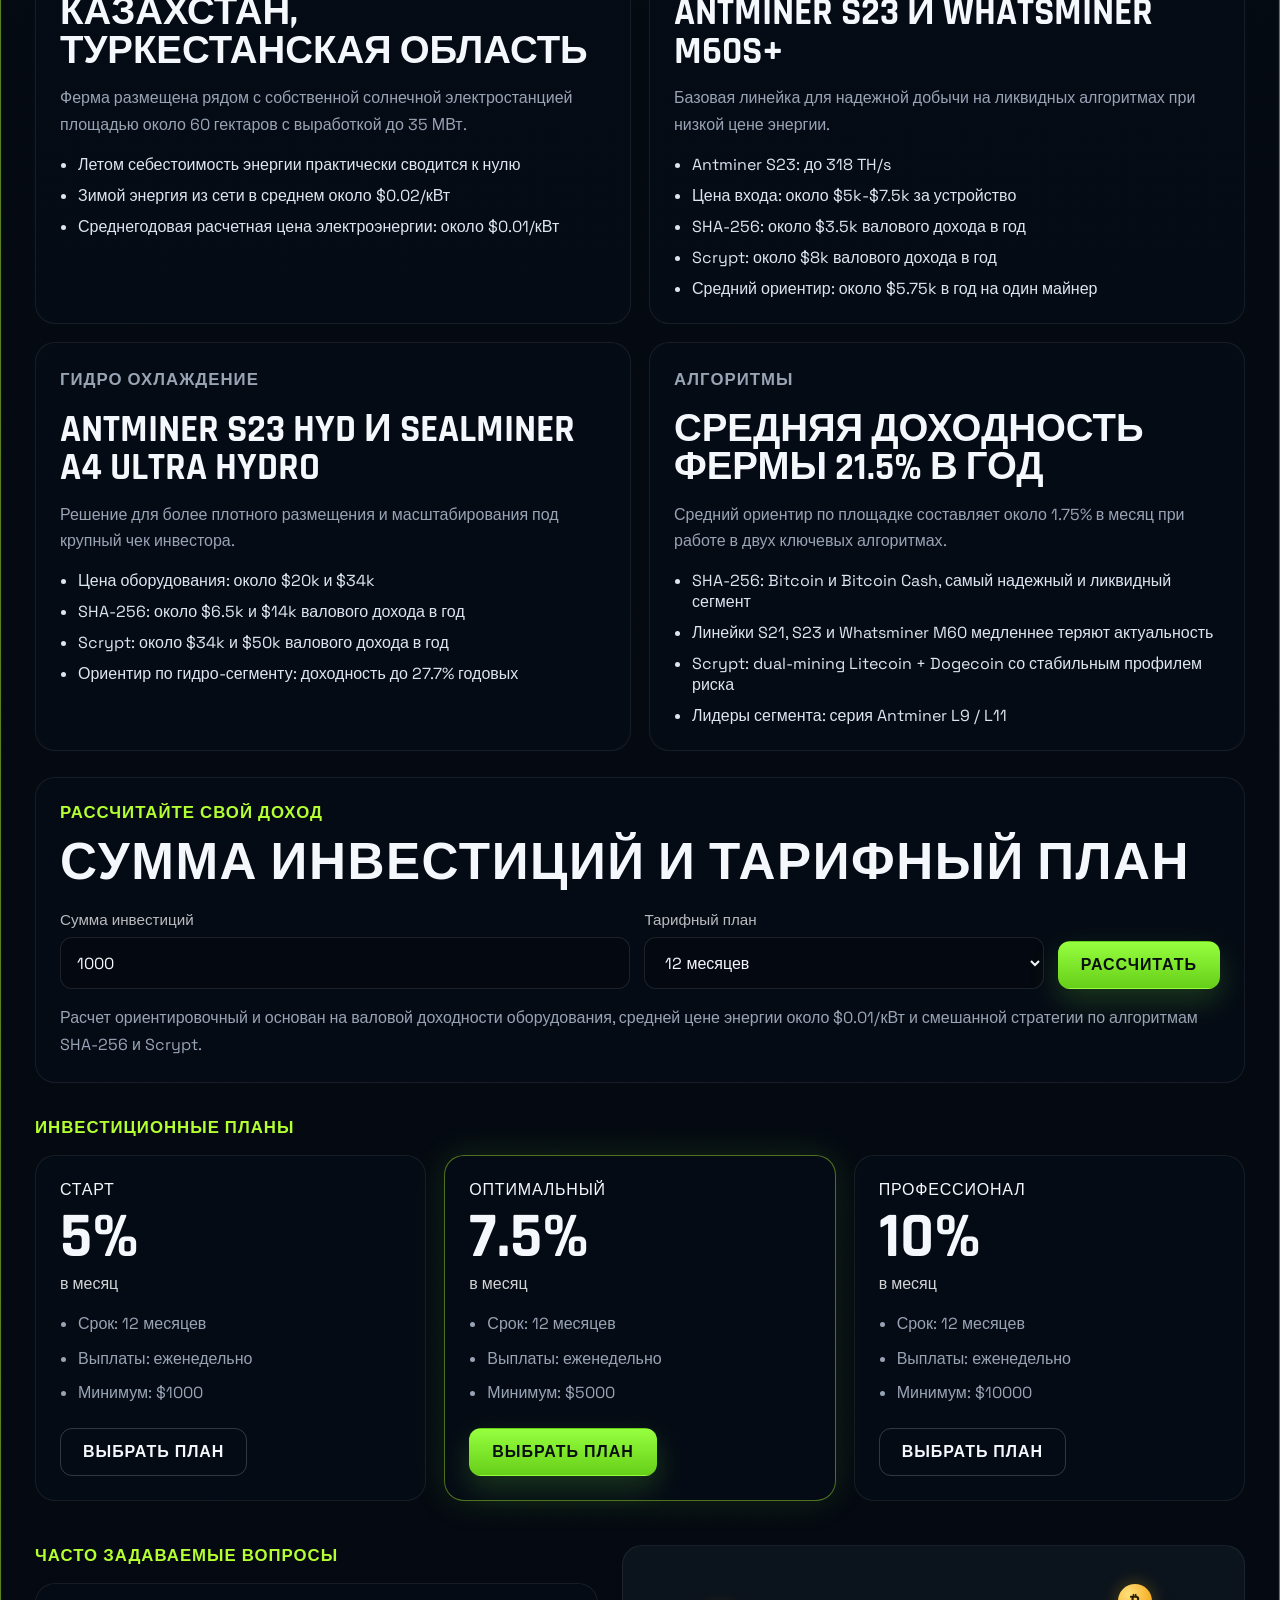
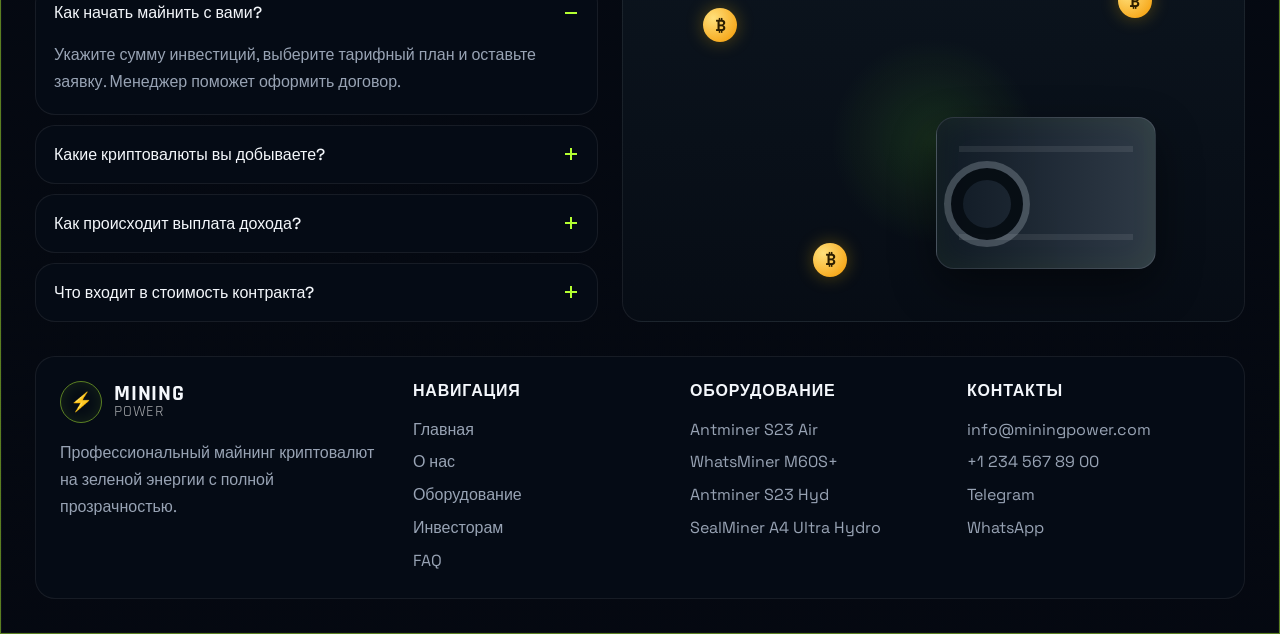
==== commit 633cdbb5: "1 1" ====
--- a/index.html
+++ b/index.html
@@ -53,6 +53,12 @@
               Профессиональный майнинг криптовалют на современных фермах с
               использованием возобновляемой энергии, прозрачной аналитики и
               автоматизированного оборудования.
+            </p>
+
+            <p class="hero__assist">
+              Хотите попробовать майнинг, но нет возможности, дорогое оборудование, электричество или не хочется
+              вникать в тонкости работы оборудования - мы предлагаем вам наше оборудование, наше обслуживание и
+              нашу ответственность.
             </p>
 
             <div class="hero__actions">
@@ -234,45 +240,45 @@
           <div class="calculator__header">
             <div>
               <p class="eyebrow">Рассчитайте свой доход</p>
-              <h2>Выберите оборудование и срок контракта</h2>
-            </div>
-            <div class="calculator__result">
-              <span>Приблизительный доход</span>
-              <strong id="profit-value">$12,540.00</strong>
-            </div>
-          </div>
-
-          <form class="calculator__form" id="profit-form">
+              <h2>Сумма инвестиций и тарифный план</h2>
+            </div>
+          </div>
+
+          <form class="calculator__form calculator__form--simple" id="profit-form">
             <label>
-              <span>Выберите оборудование</span>
-              <select id="device-select">
-                <option value="479">Antminer S23 Air</option>
-                <option value="479">WhatsMiner M60S+</option>
-                <option value="1688">Antminer S23 Hyd</option>
-                <option value="2667">SealMiner A4 Ultra Hydro</option>
-              </select>
+              <span>Сумма инвестиций</span>
+              <input id="investment-amount" type="number" min="1" step="1" value="1000" placeholder="Введите сумму в $" />
             </label>
 
             <label>
-              <span>Количество</span>
-              <div class="stepper">
-                <button type="button" class="stepper__btn" data-step="-1">-</button>
-                <input id="device-count" type="number" min="1" max="250" value="10" />
-                <button type="button" class="stepper__btn" data-step="1">+</button>
-              </div>
-            </label>
-
-            <label>
-              <span>Срок контракта</span>
+              <span>Тарифный план</span>
               <select id="term-select">
                 <option value="6">6 месяцев</option>
+                <option value="9">9 месяцев</option>
                 <option value="12" selected>12 месяцев</option>
+                <option value="18">18 месяцев</option>
                 <option value="24">24 месяца</option>
               </select>
             </label>
 
-            <button type="submit" class="button">Начать зарабатывать</button>
+            <button type="submit" class="button">Рассчитать</button>
           </form>
+
+          <div class="calculator__result-table" id="profit-result" hidden>
+            <div class="calculator__result-title" id="profit-title">Расчет дохода</div>
+            <div class="calculator__result-row">
+              <span>За расчетное время</span>
+              <strong><b id="term-percent">0%</b> / <b id="term-profit">$0.00</b></strong>
+            </div>
+            <div class="calculator__result-row">
+              <span>В год</span>
+              <strong><b id="annual-percent">72%</b> / <b id="annual-profit">$0.00</b></strong>
+            </div>
+            <div class="calculator__result-row">
+              <span>В день</span>
+              <strong><b id="daily-percent">0.2%</b> / <b id="daily-profit">$0.00</b></strong>
+            </div>
+          </div>
           <p class="calculator__note">
             Расчет ориентировочный и основан на валовой доходности оборудования,
             средней цене энергии около $0.01/кВт и смешанной стратегии по
@@ -324,14 +330,14 @@
         <section class="faq section-grid" id="faq">
           <div class="faq__list reveal reveal-left">
             <p class="eyebrow">Часто задаваемые вопросы</p>
-            <div class="accordion">
+            <div class="accordion" id="faq-accordion">
               <article class="accordion__item is-open">
                 <button class="accordion__trigger" type="button">
                   Как начать майнить с вами?
                 </button>
                 <div class="accordion__content">
                   <p>
-                    Выберите оборудование, рассчитайте доходность и оставьте
+                    Укажите сумму инвестиций, выберите тарифный план и оставьте
                     заявку. Менеджер поможет подобрать конфигурацию и оформить
                     договор.
                   </p>
--- a/styles.css
+++ b/styles.css
@@ -250,6 +250,13 @@
   margin: 18px 0 26px;
 }
 
+.hero__assist {
+  max-width: 620px;
+  margin: 0 0 26px;
+  color: rgba(255, 255, 255, 0.9);
+  line-height: 1.7;
+}
+
 .hero__actions {
   display: flex;
   flex-wrap: wrap;
@@ -748,6 +755,71 @@
   margin-top: 22px;
 }
 
+.calculator__form--simple {
+  grid-template-columns: minmax(0, 1fr) minmax(220px, 0.7fr) auto;
+  align-items: end;
+}
+
+.calculator__result-table {
+  display: grid;
+  gap: 12px;
+  margin-top: 22px;
+  padding: 18px;
+  border: 1px solid rgba(180, 255, 49, 0.22);
+  border-radius: 14px;
+  background:
+    linear-gradient(135deg, rgba(126, 255, 36, 0.08), rgba(4, 9, 15, 0.96) 55%),
+    rgba(5, 9, 16, 0.88);
+  box-shadow: 0 18px 46px rgba(95, 255, 36, 0.08);
+  opacity: 0;
+  transform: translateY(10px);
+  transition:
+    opacity 0.25s ease,
+    transform 0.25s ease;
+}
+
+.calculator__result-table[hidden] {
+  display: none;
+}
+
+.calculator__result-table.is-visible {
+  opacity: 1;
+  transform: translateY(0);
+}
+
+.calculator__result-title {
+  color: var(--accent);
+  font-family: "Rajdhani", sans-serif;
+  font-size: 1.4rem;
+  font-weight: 700;
+  letter-spacing: 0.04em;
+  text-transform: uppercase;
+}
+
+.calculator__result-row {
+  display: flex;
+  align-items: center;
+  justify-content: space-between;
+  gap: 16px;
+  padding: 12px 0;
+  border-top: 1px solid rgba(255, 255, 255, 0.08);
+}
+
+.calculator__result-row span {
+  color: var(--muted);
+}
+
+.calculator__result-row strong {
+  color: var(--text);
+  font-family: "Rajdhani", sans-serif;
+  font-size: 1.35rem;
+}
+
+.calculator__result-row b {
+  color: var(--accent);
+  font-weight: 700;
+}
+
 .calculator__note {
   margin: 16px 0 0;
   color: var(--muted);
@@ -1013,7 +1085,7 @@
 }
 
 .accordion__item.is-open .accordion__content {
-  max-height: 180px;
+  max-height: 420px;
 }
 
 .accordion__content p {
@@ -1230,6 +1302,10 @@
     grid-template-columns: 1fr 1fr;
   }
 
+  .calculator__form--simple .button {
+    grid-column: 1 / -1;
+  }
+
   .hero__visual {
     min-height: 460px;
   }
@@ -1309,6 +1385,12 @@
     text-align: left;
   }
 
+  .calculator__result-row {
+    align-items: flex-start;
+    flex-direction: column;
+    gap: 6px;
+  }
+
   .faq__visual,
   .map-card {
     min-height: 280px;
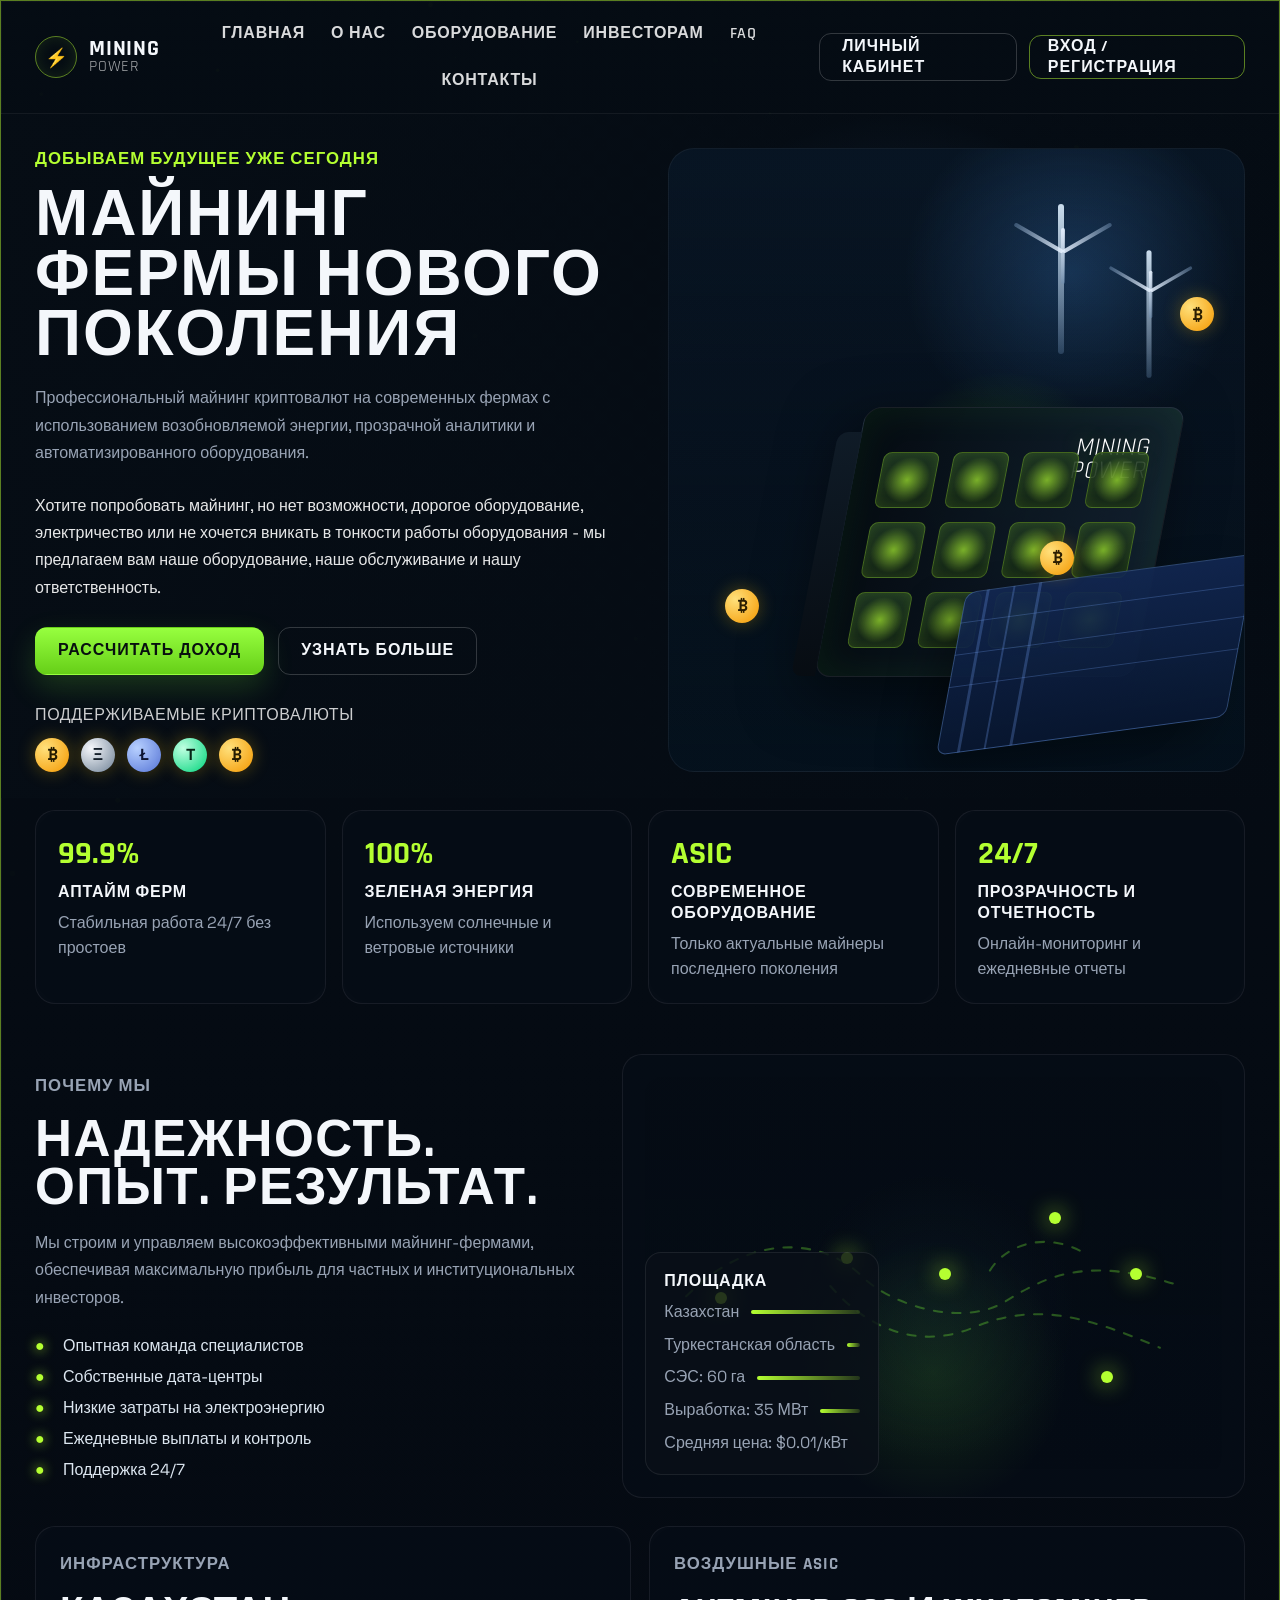
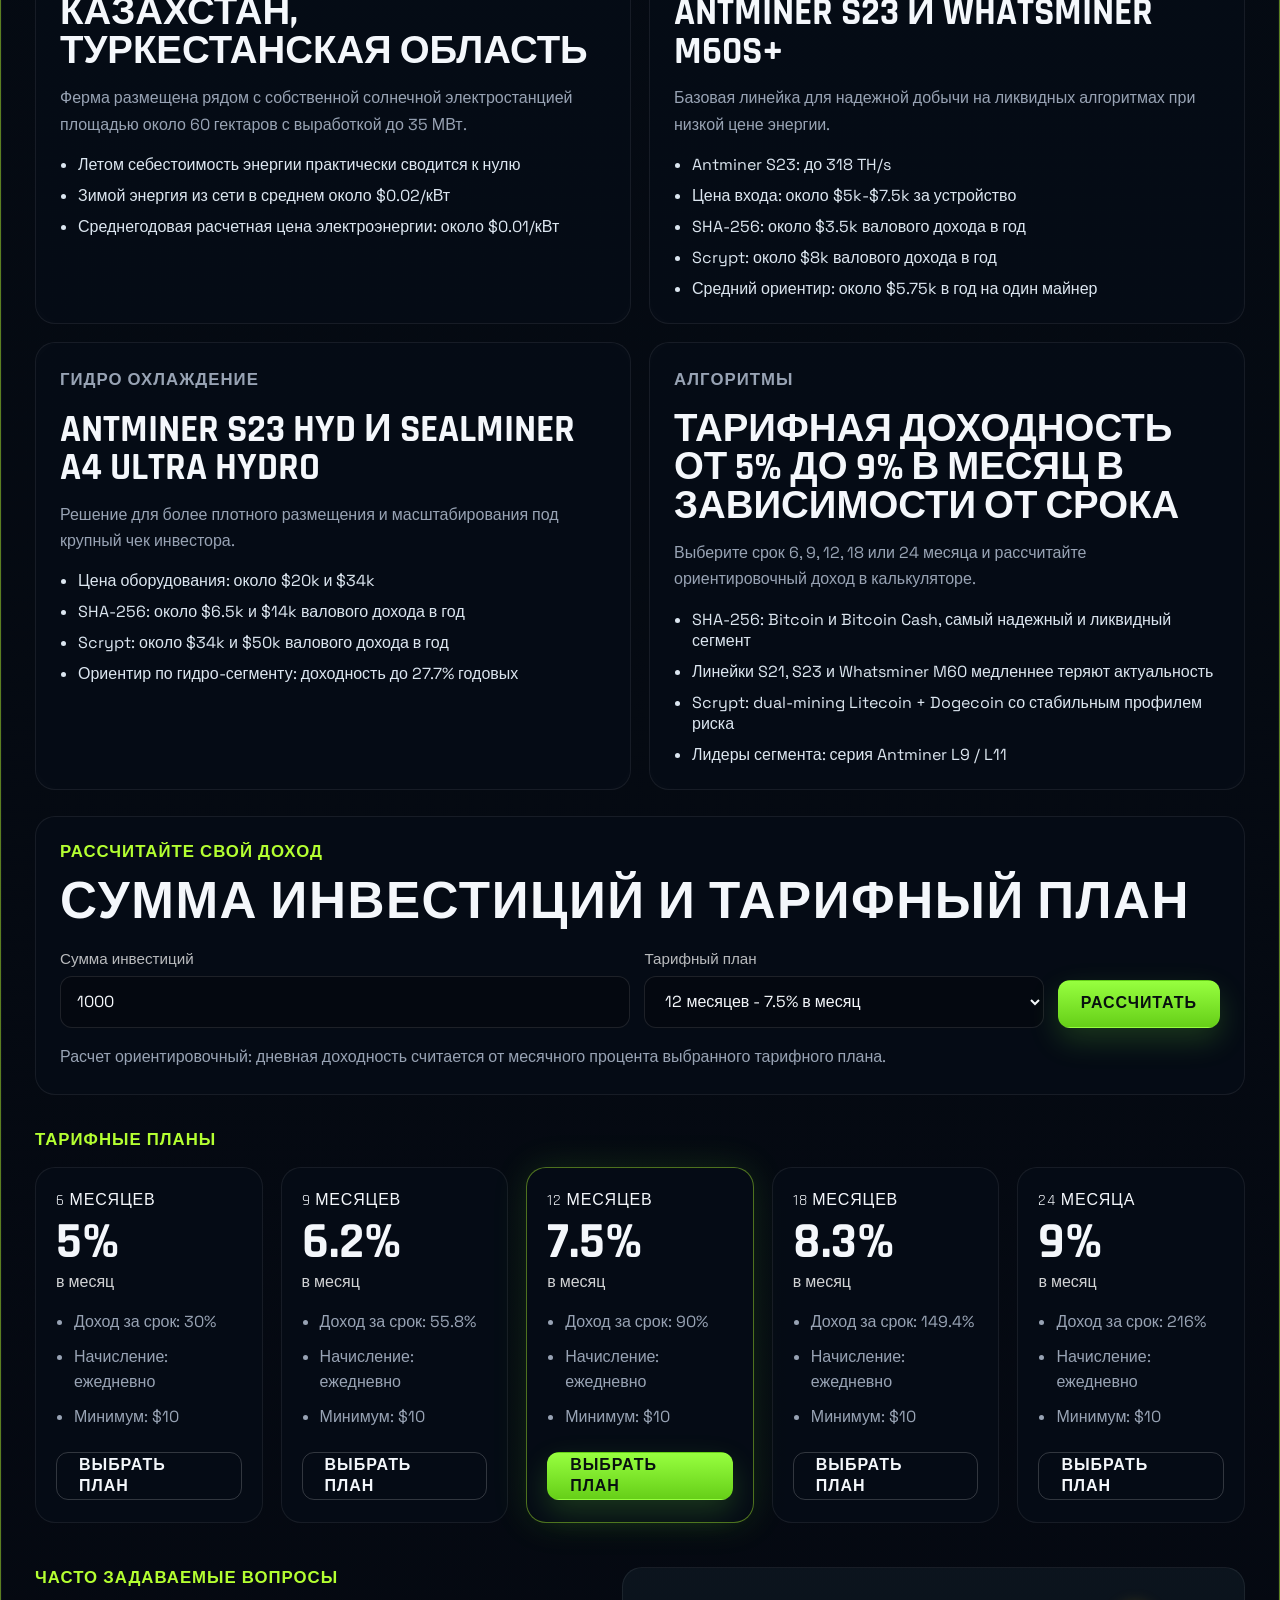
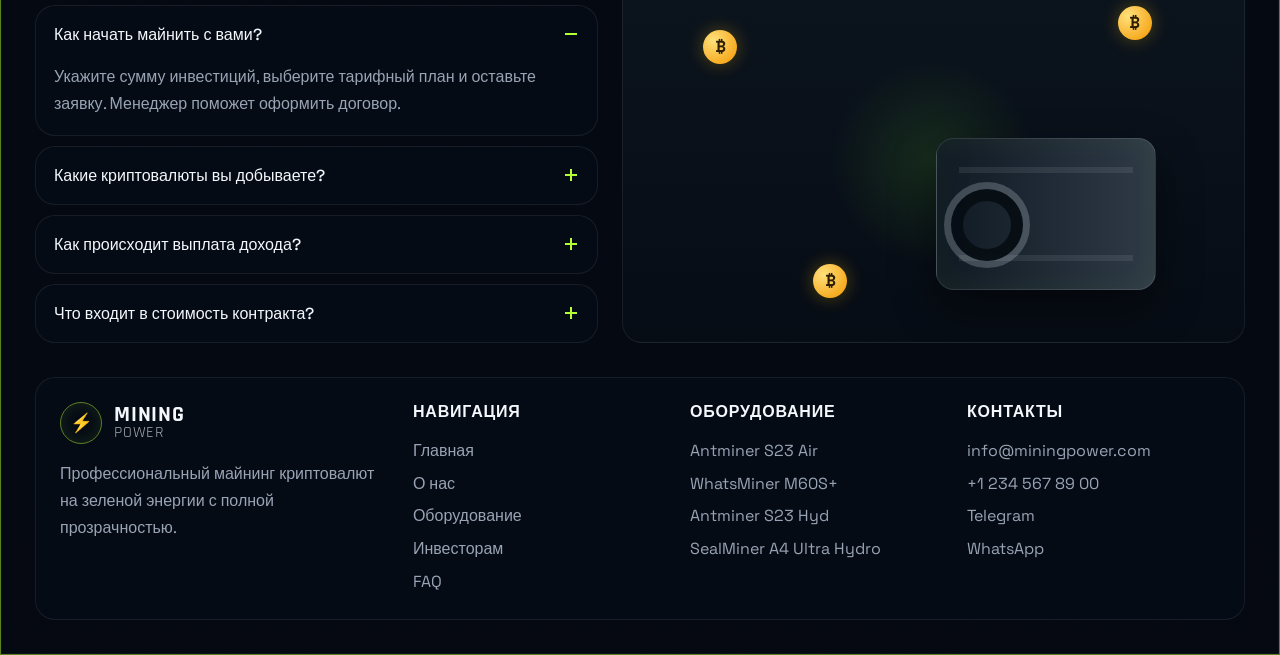
==== commit afcf53f3: "Add files via upload" ====
--- a/index.html
+++ b/index.html
@@ -222,10 +222,9 @@
 
           <article class="farm-card reveal reveal-up">
             <p class="eyebrow">Алгоритмы</p>
-            <h3>Средняя доходность фермы 21.5% в год</h3>
-            <p>
-              Средний ориентир по площадке составляет около 1.75% в месяц при
-              работе в двух ключевых алгоритмах.
+            <h3>Тарифная доходность от 5% до 9% в месяц в зависимости от срока</h3>
+            <p>
+              Выберите срок 6, 9, 12, 18 или 24 месяца и рассчитайте ориентировочный доход в калькуляторе.
             </p>
             <ul>
               <li>SHA-256: Bitcoin и Bitcoin Cash, самый надежный и ликвидный сегмент</li>
@@ -253,11 +252,11 @@
             <label>
               <span>Тарифный план</span>
               <select id="term-select">
-                <option value="6">6 месяцев</option>
-                <option value="9">9 месяцев</option>
-                <option value="12" selected>12 месяцев</option>
-                <option value="18">18 месяцев</option>
-                <option value="24">24 месяца</option>
+                <option value="6">6 месяцев - 5% в месяц</option>
+                <option value="9">9 месяцев - 6.2% в месяц</option>
+                <option value="12" selected>12 месяцев - 7.5% в месяц</option>
+                <option value="18">18 месяцев - 8.3% в месяц</option>
+                <option value="24">24 месяца - 9% в месяц</option>
               </select>
             </label>
 
@@ -272,55 +271,77 @@
             </div>
             <div class="calculator__result-row">
               <span>В год</span>
-              <strong><b id="annual-percent">72%</b> / <b id="annual-profit">$0.00</b></strong>
+              <strong><b id="annual-percent">90%</b> / <b id="annual-profit">$0.00</b></strong>
             </div>
             <div class="calculator__result-row">
               <span>В день</span>
-              <strong><b id="daily-percent">0.2%</b> / <b id="daily-profit">$0.00</b></strong>
+              <strong><b id="daily-percent">0.25%</b> / <b id="daily-profit">$0.00</b></strong>
             </div>
           </div>
           <p class="calculator__note">
-            Расчет ориентировочный и основан на валовой доходности оборудования,
-            средней цене энергии около $0.01/кВт и смешанной стратегии по
-            алгоритмам SHA-256 и Scrypt.
+            Расчет ориентировочный: дневная доходность считается от месячного процента выбранного тарифного плана.
           </p>
         </section>
 
         <section class="plans" id="plans">
-          <p class="eyebrow reveal reveal-up">Инвестиционные планы</p>
+          <p class="eyebrow reveal reveal-up">Тарифные планы</p>
           <div class="plans__grid">
             <article class="plan-card reveal reveal-up">
-              <span class="plan-card__name">Старт</span>
+              <span class="plan-card__name">6 месяцев</span>
               <h3>5%</h3>
               <p>в месяц</p>
               <ul>
-                <li>Срок: 12 месяцев</li>
-                <li>Выплаты: еженедельно</li>
-                <li>Минимум: $1000</li>
+                <li>Доход за срок: 30%</li>
+                <li>Начисление: ежедневно</li>
+                <li>Минимум: $10</li>
               </ul>
               <a href="#calculator" class="button button--secondary">Выбрать план</a>
             </article>
 
+            <article class="plan-card reveal reveal-up">
+              <span class="plan-card__name">9 месяцев</span>
+              <h3>6.2%</h3>
+              <p>в месяц</p>
+              <ul>
+                <li>Доход за срок: 55.8%</li>
+                <li>Начисление: ежедневно</li>
+                <li>Минимум: $10</li>
+              </ul>
+              <a href="#calculator" class="button button--secondary">Выбрать план</a>
+            </article>
+
             <article class="plan-card plan-card--featured reveal reveal-up">
-              <span class="plan-card__name">Оптимальный</span>
+              <span class="plan-card__name">12 месяцев</span>
               <h3>7.5%</h3>
               <p>в месяц</p>
               <ul>
-                <li>Срок: 12 месяцев</li>
-                <li>Выплаты: еженедельно</li>
-                <li>Минимум: $5000</li>
+                <li>Доход за срок: 90%</li>
+                <li>Начисление: ежедневно</li>
+                <li>Минимум: $10</li>
               </ul>
               <a href="#calculator" class="button">Выбрать план</a>
             </article>
 
             <article class="plan-card reveal reveal-up">
-              <span class="plan-card__name">Профессионал</span>
-              <h3>10%</h3>
+              <span class="plan-card__name">18 месяцев</span>
+              <h3>8.3%</h3>
               <p>в месяц</p>
               <ul>
-                <li>Срок: 12 месяцев</li>
-                <li>Выплаты: еженедельно</li>
-                <li>Минимум: $10000</li>
+                <li>Доход за срок: 149.4%</li>
+                <li>Начисление: ежедневно</li>
+                <li>Минимум: $10</li>
+              </ul>
+              <a href="#calculator" class="button button--secondary">Выбрать план</a>
+            </article>
+
+            <article class="plan-card reveal reveal-up">
+              <span class="plan-card__name">24 месяца</span>
+              <h3>9%</h3>
+              <p>в месяц</p>
+              <ul>
+                <li>Доход за срок: 216%</li>
+                <li>Начисление: ежедневно</li>
+                <li>Минимум: $10</li>
               </ul>
               <a href="#calculator" class="button button--secondary">Выбрать план</a>
             </article>
--- a/styles.css
+++ b/styles.css
@@ -875,12 +875,12 @@
 
 .plans__grid {
   display: grid;
-  grid-template-columns: repeat(3, 1fr);
+  grid-template-columns: repeat(5, minmax(0, 1fr));
   gap: 18px;
 }
 
 .plan-card {
-  padding: 24px;
+  padding: 22px 20px;
   transition:
     transform 0.28s ease,
     border-color 0.28s ease,
@@ -896,7 +896,7 @@
 .plan-card h3 {
   margin: 8px 0 0;
   font-family: "Rajdhani", sans-serif;
-  font-size: clamp(3rem, 5vw, 4.3rem);
+  font-size: clamp(2.7rem, 4vw, 4rem);
   line-height: 0.9;
 }
 
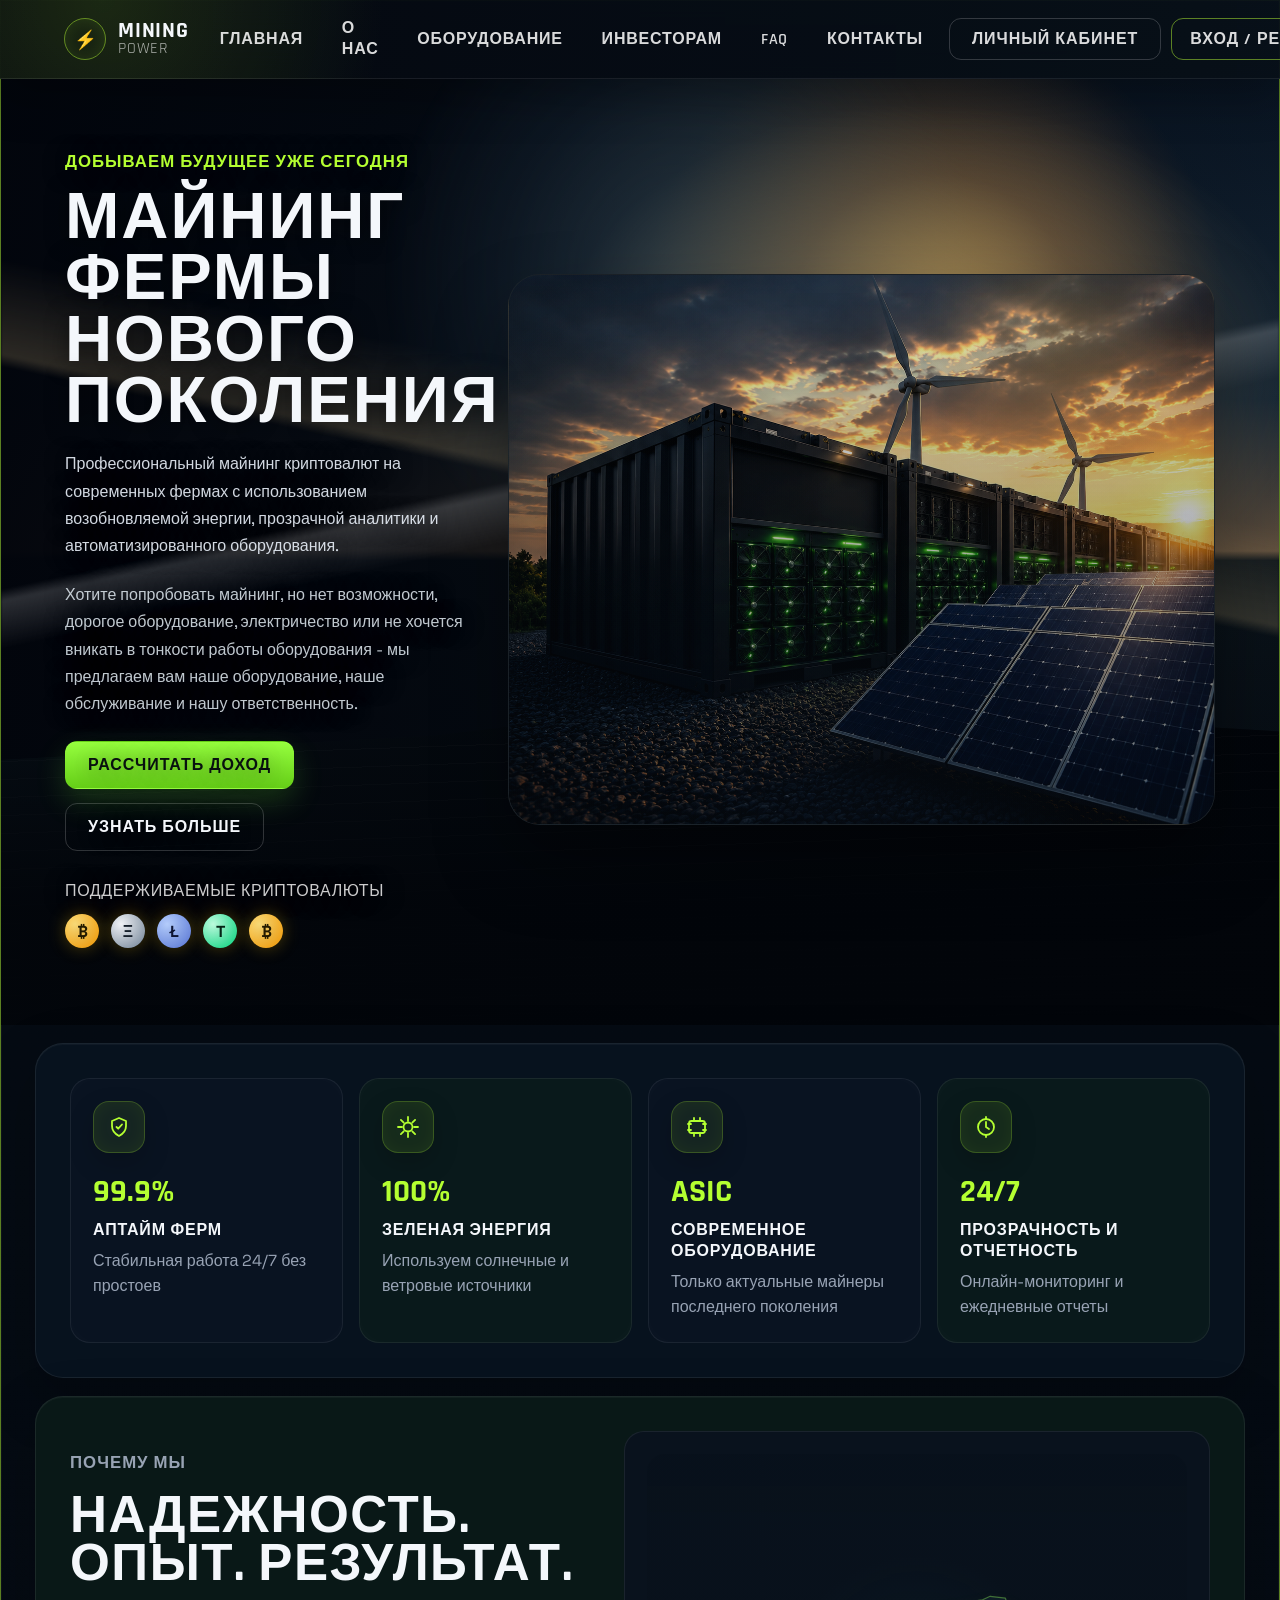
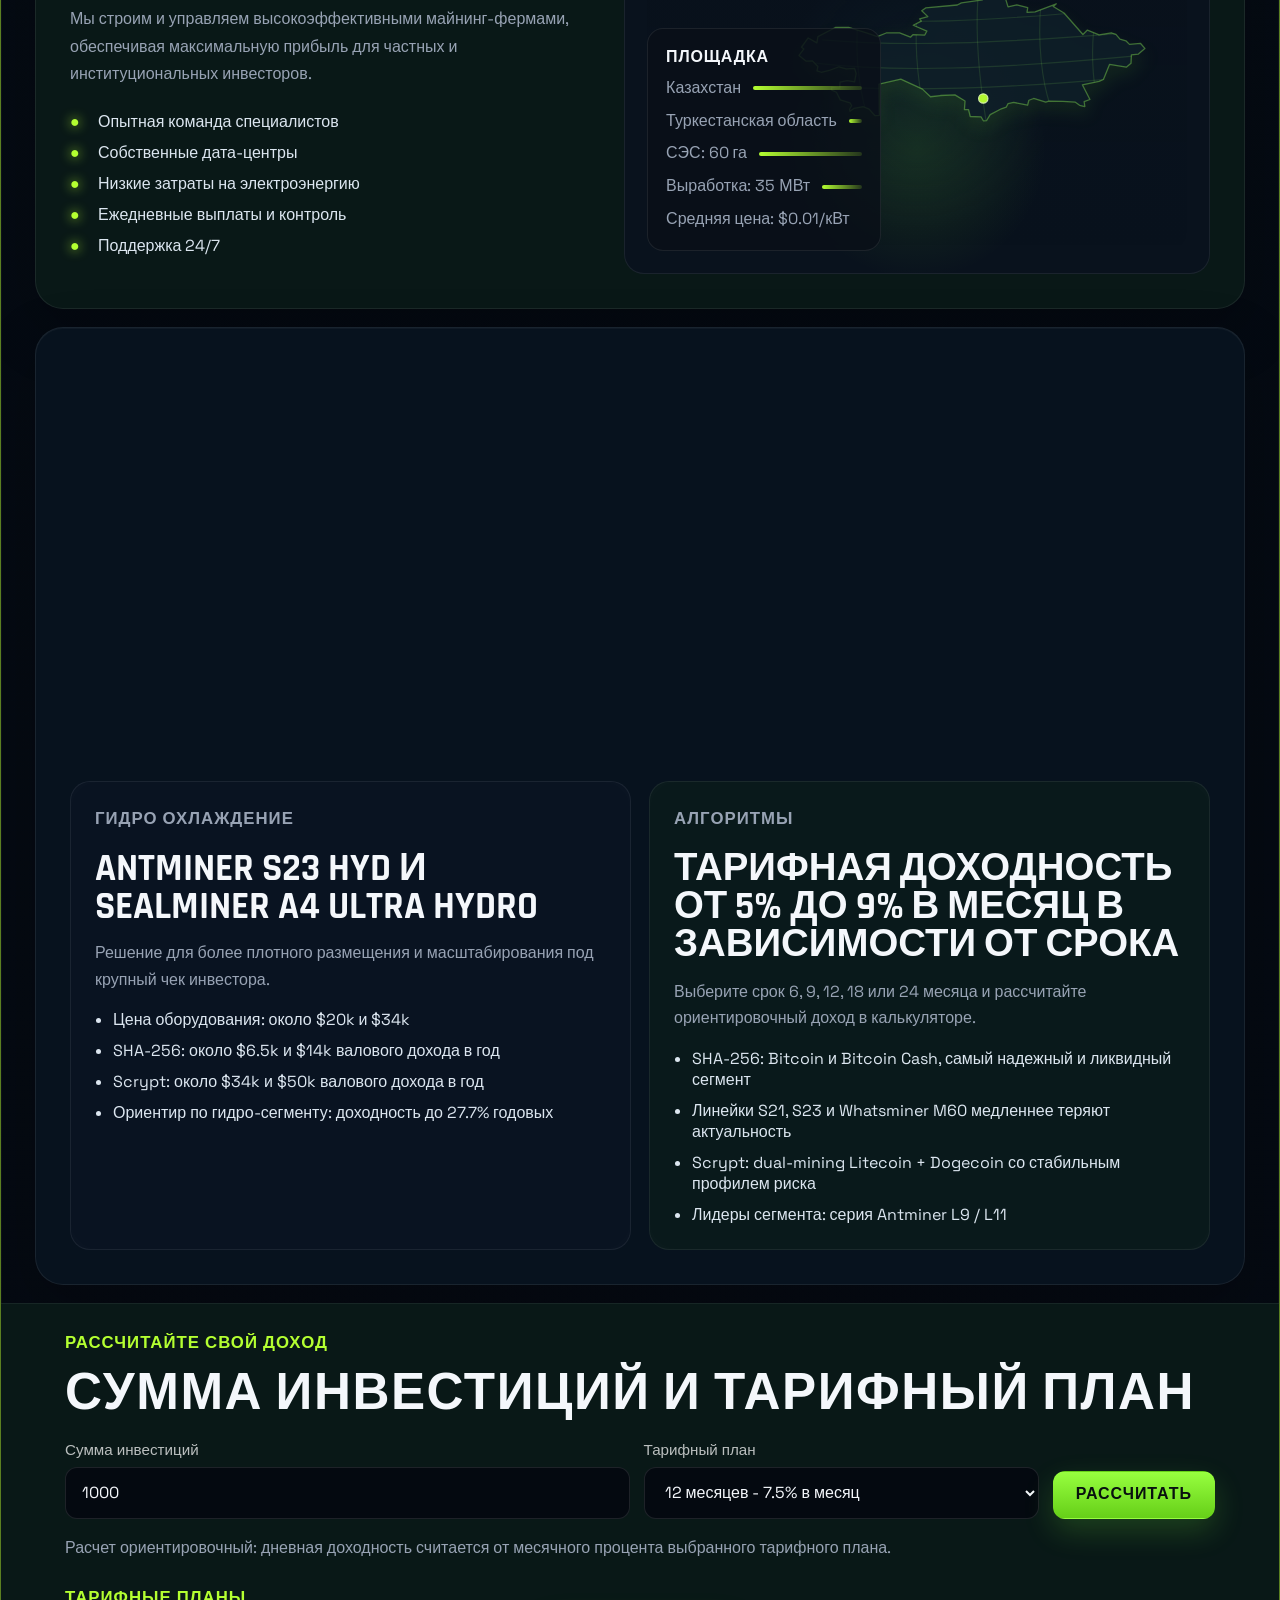
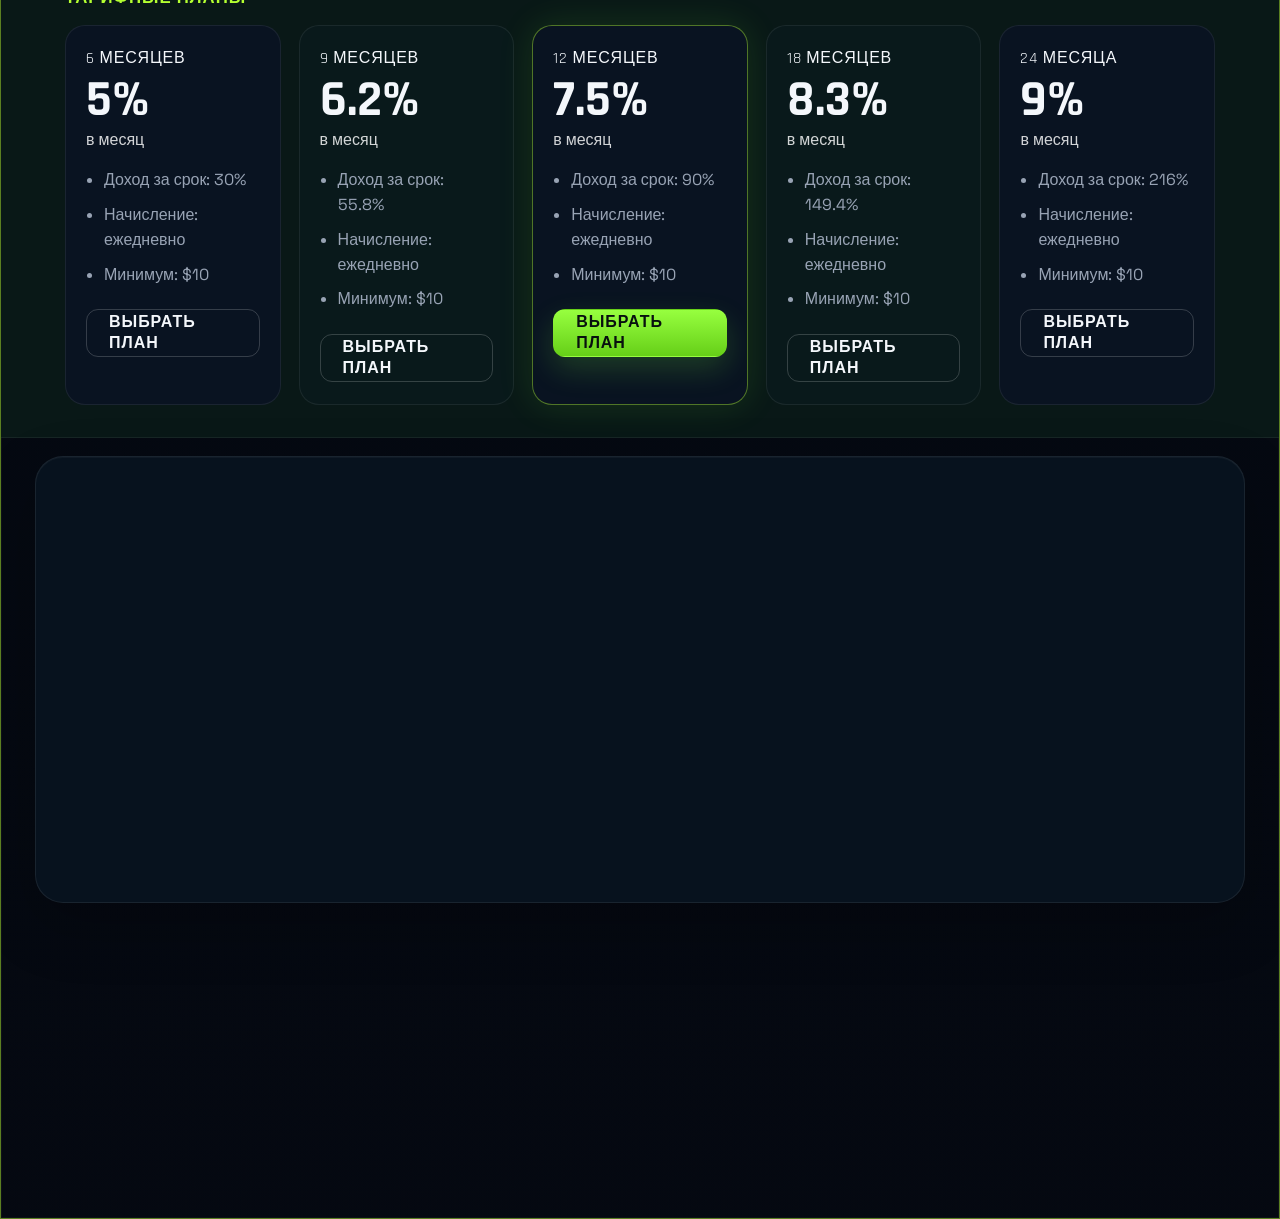
==== commit 51feccc8: "Add files via upload" ====
--- a/index.html
+++ b/index.html
@@ -30,18 +30,40 @@
             </span>
           </a>
 
-          <nav class="topnav" aria-label="Основная навигация">
+          <nav class="topnav" id="site-menu" aria-label="Основная навигация">
             <a href="#hero">Главная</a>
             <a href="#about">О нас</a>
             <a href="#features">Оборудование</a>
             <a href="#plans">Инвесторам</a>
             <a href="#faq">FAQ</a>
             <a href="#footer">Контакты</a>
+            <div class="topnav__actions">
+              <a href="dashboard.html" class="button button--secondary" id="cabinet-link">Личный кабинет</a>
+              <a href="auth.html" class="button button--ghost" id="auth-link">Вход / регистрация</a>
+            </div>
           </nav>
 
           <div class="topbar__actions">
-            <a href="dashboard.html" class="button button--secondary" id="cabinet-link">Личный кабинет</a>
-            <a href="auth.html" class="button button--ghost" id="auth-link">Вход / регистрация</a>
+            <button
+              class="topbar__menu"
+              id="site-menu-button"
+              type="button"
+              aria-label="Открыть меню"
+              aria-controls="site-menu"
+              aria-expanded="false"
+            >
+              <span></span>
+              <span></span>
+              <span></span>
+            </button>
+            <label class="topbar__language">
+              <span>Язык</span>
+              <select id="site-language-select" aria-label="Выбор языка">
+                <option value="ru">RU</option>
+                <option value="en">EN</option>
+                <option value="de">DE</option>
+              </select>
+            </label>
           </div>
         </header>
 
@@ -80,22 +102,13 @@
 
           <div class="hero__visual reveal reveal-right">
             <div class="hero__scene">
-              <div class="hero__glow"></div>
-              <div class="hero__windmill hero__windmill--left">
-                <span></span>
-              </div>
-              <div class="hero__windmill hero__windmill--right">
-                <span></span>
-              </div>
-              <div class="mining-rack">
-                <div class="mining-rack__logo">MINING<br />POWER</div>
-                <div class="mining-rack__grid">
-                  <span></span><span></span><span></span><span></span>
-                  <span></span><span></span><span></span><span></span>
-                  <span></span><span></span><span></span><span></span>
-                </div>
-              </div>
-              <div class="solar-panel"></div>
+              <div
+                class="hero__photo"
+                role="img"
+                aria-label="Майнинг-ферма с солнечными панелями и ветрогенераторами"
+                alt="Майнинг-ферма с солнечными панелями и ветрогенераторами"
+              ></div>
+                    <span>⚡</span>
               <div class="coin coin--one">₿</div>
               <div class="coin coin--two">₿</div>
               <div class="coin coin--three">₿</div>
@@ -105,21 +118,61 @@
 
         <section class="stats reveal reveal-up" id="features">
           <article class="stat-card">
+            <span class="stat-card__icon" aria-hidden="true">
+              <svg viewBox="0 0 24 24" fill="none">
+                <path d="M12 3 5 6v5c0 5 3.4 8.1 7 10 3.6-1.9 7-5 7-10V6l-7-3Z" />
+                <path d="m9.5 12 1.7 1.7 3.8-4.2" />
+              </svg>
+            </span>
             <h3>99.9%</h3>
             <strong>Аптайм ферм</strong>
             <p>Стабильная работа 24/7 без простоев</p>
           </article>
           <article class="stat-card">
+            <span class="stat-card__icon" aria-hidden="true">
+              <svg viewBox="0 0 24 24" fill="none">
+                <path d="M12 2v4" />
+                <path d="M12 18v4" />
+                <path d="M4.9 4.9 7.7 7.7" />
+                <path d="m16.3 16.3 2.8 2.8" />
+                <path d="M2 12h4" />
+                <path d="M18 12h4" />
+                <path d="m4.9 19.1 2.8-2.8" />
+                <path d="m16.3 7.7 2.8-2.8" />
+                <circle cx="12" cy="12" r="4.5" />
+              </svg>
+            </span>
             <h3>100%</h3>
             <strong>Зеленая энергия</strong>
             <p>Используем солнечные и ветровые источники</p>
           </article>
           <article class="stat-card">
+            <span class="stat-card__icon" aria-hidden="true">
+              <svg viewBox="0 0 24 24" fill="none">
+                <rect x="4" y="6" width="16" height="12" rx="2.5" />
+                <path d="M9 3v3" />
+                <path d="M15 3v3" />
+                <path d="M9 18v3" />
+                <path d="M15 18v3" />
+                <path d="M3 9h3" />
+                <path d="M18 9h3" />
+                <path d="M3 15h3" />
+                <path d="M18 15h3" />
+              </svg>
+            </span>
             <h3>ASIC</h3>
             <strong>Современное оборудование</strong>
             <p>Только актуальные майнеры последнего поколения</p>
           </article>
           <article class="stat-card">
+            <span class="stat-card__icon" aria-hidden="true">
+              <svg viewBox="0 0 24 24" fill="none">
+                <circle cx="12" cy="12" r="8" />
+                <path d="M12 7v5l3 2" />
+                <path d="M12 4V2" />
+                <path d="M12 22v-2" />
+              </svg>
+            </span>
             <h3>24/7</h3>
             <strong>Прозрачность и отчетность</strong>
             <p>Онлайн-мониторинг и ежедневные отчеты</p>
@@ -147,20 +200,30 @@
           <div class="map-card reveal reveal-right">
             <div class="map-card__glow"></div>
             <div class="map-card__network">
-              <span class="node node--1"></span>
-              <span class="node node--2"></span>
-              <span class="node node--3"></span>
-              <span class="node node--4"></span>
-              <span class="node node--5"></span>
-              <span class="node node--6"></span>
-              <svg viewBox="0 0 560 280" aria-hidden="true">
-                <path
-                  d="M40 160 C110 90, 180 110, 210 140 S310 190, 350 165 S430 120, 520 150"
-                />
-                <path
-                  d="M180 150 C210 185, 260 215, 320 190 S430 180, 500 210"
-                />
-                <path d="M335 135 C350 110, 390 95, 430 120" />
+              <svg class="kazakhstan-map" viewBox="0 0 640 340" aria-hidden="true">
+                <defs>
+                  <path
+                    id="kazakhstanMapPath"
+                    d="M378.62 263.35 L370.32 266.03 L351.22 276.12 L344.89 286.48 L339.5 286.57 L335.53 279.71 L317.12 279.24 L314.17 267.38 L307.12 267.28 L308.2 252.76 L290.87 242.19 L266.04 243.32 L249.07 245.42 L235.24 232.38 L223.39 226.9 L200.96 216.54 L198.25 215.28 L160.98 223.83 L161.55 277.21 L154.13 277.92 L144 266.57 L134.21 262.51 L117.78 265.52 L111.38 270.34 L110.57 266.81 L114.13 260.78 L111.37 255.73 L94.59 250.8 L88.06 237.8 L80.06 234.14 L79.58 229.42 L93.66 230.8 L94.22 220.21 L106.53 217.86 L119.18 220.02 L121.78 205.9 L119.2 196.95 L104.72 197.65 L92.41 194.12 L75.65 200.48 L62.14 203.52 L54.79 201.18 L56.26 193.73 L47.03 184.05 L36.29 184.46 L24 174.64 L32.36 163.67 L28.13 160.71 L39.68 144.81 L54.57 153.2 L56.37 142.63 L86.25 126.89 L108.87 126.51 L140.77 136.53 L157.92 142.39 L173.28 136.28 L196.23 135.99 L214.74 143.49 L218.95 139.2 L239.28 139.82 L242.91 132.97 L219.45 123.01 L233.34 115.96 L230.63 112.01 L244.53 108.25 L234.08 98.33 L240.72 93.39 L294.89 88.36 L301.96 84.78 L338.18 79.44 L351.2 73.43 L377.21 76.55 L381.77 91.56 L396.88 88.03 L415.48 92.97 L414.28 100.87 L428.16 100.04 L464.45 86.38 L459.15 90.92 L477.62 102.11 L509.97 138.87 L517.68 131.29 L537.62 139.63 L558.43 135.91 L566.42 138.52 L573.39 146.88 L583.51 149.69 L589.67 155.84 L608.32 153.9 L616 162.76 L604.98 172.39 L592.96 173.75 L592.27 188.26 L584.21 194.81 L555.5 190.04 L545.05 215.96 L537.64 219.18 L508.96 224.97 L521.99 250.12 L512.06 253.88 L513.22 262.14 L504.29 260.01 L497.03 254.81 L475.55 253.3 L451.55 252.9 L446.29 254.5 L425.67 248.41 L417.46 251.41 L415.21 259.95 L391.39 254.97 L381.86 257.01 L378.62 263.35 Z"
+                  ></path>
+                  <clipPath id="kazakhstanMapClip">
+                    <use href="#kazakhstanMapPath"></use>
+                  </clipPath>
+                </defs>
+                <use class="kazakhstan-map__shadow" href="#kazakhstanMapPath"></use>
+                <use class="kazakhstan-map__shape" href="#kazakhstanMapPath"></use>
+                <g class="kazakhstan-map__grid" clip-path="url(#kazakhstanMapClip)">
+                  <path d="M88 108 C202 122, 328 118, 558 96"></path>
+                  <path d="M64 148 C202 160, 362 154, 586 136"></path>
+                  <path d="M52 188 C188 204, 360 198, 596 176"></path>
+                  <path d="M48 226 C172 236, 342 234, 570 214"></path>
+                  <path d="M128 90 C118 154, 124 222, 140 276"></path>
+                  <path d="M228 86 C220 148, 226 214, 240 282"></path>
+                  <path d="M330 80 C326 146, 332 212, 344 286"></path>
+                  <path d="M438 86 C432 154, 440 220, 454 260"></path>
+                  <path d="M530 118 C524 162, 526 214, 534 246"></path>
+                </g>
+                <circle class="kazakhstan-map__point kazakhstan-map__point--primary" cx="339.38" cy="248.42" r="8"></circle>
               </svg>
             </div>
             <div class="data-centers">
@@ -235,118 +298,120 @@
           </article>
         </section>
 
-        <section class="calculator reveal reveal-up" id="calculator">
-          <div class="calculator__header">
-            <div>
-              <p class="eyebrow">Рассчитайте свой доход</p>
-              <h2>Сумма инвестиций и тарифный план</h2>
-            </div>
-          </div>
-
-          <form class="calculator__form calculator__form--simple" id="profit-form">
-            <label>
-              <span>Сумма инвестиций</span>
-              <input id="investment-amount" type="number" min="1" step="1" value="1000" placeholder="Введите сумму в $" />
-            </label>
-
-            <label>
-              <span>Тарифный план</span>
-              <select id="term-select">
-                <option value="6">6 месяцев - 5% в месяц</option>
-                <option value="9">9 месяцев - 6.2% в месяц</option>
-                <option value="12" selected>12 месяцев - 7.5% в месяц</option>
-                <option value="18">18 месяцев - 8.3% в месяц</option>
-                <option value="24">24 месяца - 9% в месяц</option>
-              </select>
-            </label>
-
-            <button type="submit" class="button">Рассчитать</button>
-          </form>
-
-          <div class="calculator__result-table" id="profit-result" hidden>
-            <div class="calculator__result-title" id="profit-title">Расчет дохода</div>
-            <div class="calculator__result-row">
-              <span>За расчетное время</span>
-              <strong><b id="term-percent">0%</b> / <b id="term-profit">$0.00</b></strong>
-            </div>
-            <div class="calculator__result-row">
-              <span>В год</span>
-              <strong><b id="annual-percent">90%</b> / <b id="annual-profit">$0.00</b></strong>
-            </div>
-            <div class="calculator__result-row">
-              <span>В день</span>
-              <strong><b id="daily-percent">0.25%</b> / <b id="daily-profit">$0.00</b></strong>
-            </div>
-          </div>
-          <p class="calculator__note">
-            Расчет ориентировочный: дневная доходность считается от месячного процента выбранного тарифного плана.
-          </p>
-        </section>
-
-        <section class="plans" id="plans">
-          <p class="eyebrow reveal reveal-up">Тарифные планы</p>
-          <div class="plans__grid">
-            <article class="plan-card reveal reveal-up">
-              <span class="plan-card__name">6 месяцев</span>
-              <h3>5%</h3>
-              <p>в месяц</p>
-              <ul>
-                <li>Доход за срок: 30%</li>
-                <li>Начисление: ежедневно</li>
-                <li>Минимум: $10</li>
-              </ul>
-              <a href="#calculator" class="button button--secondary">Выбрать план</a>
-            </article>
-
-            <article class="plan-card reveal reveal-up">
-              <span class="plan-card__name">9 месяцев</span>
-              <h3>6.2%</h3>
-              <p>в месяц</p>
-              <ul>
-                <li>Доход за срок: 55.8%</li>
-                <li>Начисление: ежедневно</li>
-                <li>Минимум: $10</li>
-              </ul>
-              <a href="#calculator" class="button button--secondary">Выбрать план</a>
-            </article>
-
-            <article class="plan-card plan-card--featured reveal reveal-up">
-              <span class="plan-card__name">12 месяцев</span>
-              <h3>7.5%</h3>
-              <p>в месяц</p>
-              <ul>
-                <li>Доход за срок: 90%</li>
-                <li>Начисление: ежедневно</li>
-                <li>Минимум: $10</li>
-              </ul>
-              <a href="#calculator" class="button">Выбрать план</a>
-            </article>
-
-            <article class="plan-card reveal reveal-up">
-              <span class="plan-card__name">18 месяцев</span>
-              <h3>8.3%</h3>
-              <p>в месяц</p>
-              <ul>
-                <li>Доход за срок: 149.4%</li>
-                <li>Начисление: ежедневно</li>
-                <li>Минимум: $10</li>
-              </ul>
-              <a href="#calculator" class="button button--secondary">Выбрать план</a>
-            </article>
-
-            <article class="plan-card reveal reveal-up">
-              <span class="plan-card__name">24 месяца</span>
-              <h3>9%</h3>
-              <p>в месяц</p>
-              <ul>
-                <li>Доход за срок: 216%</li>
-                <li>Начисление: ежедневно</li>
-                <li>Минимум: $10</li>
-              </ul>
-              <a href="#calculator" class="button button--secondary">Выбрать план</a>
-            </article>
-          </div>
-        </section>
+        <div class="investment-block reveal reveal-up">
+          <section class="calculator" id="calculator">
+            <div class="calculator__header">
+              <div>
+                <p class="eyebrow">Рассчитайте свой доход</p>
+                <h2>Сумма инвестиций и тарифный план</h2>
+              </div>
+            </div>
+
+            <form class="calculator__form calculator__form--simple" id="profit-form">
+              <label>
+                <span>Сумма инвестиций</span>
+                <input id="investment-amount" type="number" min="1" step="1" value="1000" placeholder="Введите сумму в $" />
+              </label>
+
+              <label>
+                <span>Тарифный план</span>
+                <select id="term-select">
+                  <option value="6">6 месяцев - 5% в месяц</option>
+                  <option value="9">9 месяцев - 6.2% в месяц</option>
+                  <option value="12" selected>12 месяцев - 7.5% в месяц</option>
+                  <option value="18">18 месяцев - 8.3% в месяц</option>
+                  <option value="24">24 месяца - 9% в месяц</option>
+                </select>
+              </label>
+
+              <button type="submit" class="button">Рассчитать</button>
+            </form>
+
+            <div class="calculator__result-table" id="profit-result" hidden>
+              <div class="calculator__result-title" id="profit-title">Расчет дохода</div>
+              <div class="calculator__result-row">
+                <span>За расчетное время</span>
+                <strong><b id="term-percent">0%</b> / <b id="term-profit">$0.00</b></strong>
+              </div>
+              <div class="calculator__result-row">
+                <span>В год</span>
+                <strong><b id="annual-percent">90%</b> / <b id="annual-profit">$0.00</b></strong>
+              </div>
+              <div class="calculator__result-row">
+                <span>В день</span>
+                <strong><b id="daily-percent">0.25%</b> / <b id="daily-profit">$0.00</b></strong>
+              </div>
+            </div>
+            <p class="calculator__note">
+              Расчет ориентировочный: дневная доходность считается от месячного процента выбранного тарифного плана.
+            </p>
+          </section>
+
+          <section class="plans" id="plans">
+            <p class="eyebrow">Тарифные планы</p>
+            <div class="plans__grid">
+              <article class="plan-card reveal reveal-up">
+                <span class="plan-card__name">6 месяцев</span>
+                <h3>5%</h3>
+                <p>в месяц</p>
+                <ul>
+                  <li>Доход за срок: 30%</li>
+                  <li>Начисление: ежедневно</li>
+                  <li>Минимум: $10</li>
+                </ul>
+                <a href="#calculator" class="button button--secondary">Выбрать план</a>
+              </article>
+
+              <article class="plan-card reveal reveal-up">
+                <span class="plan-card__name">9 месяцев</span>
+                <h3>6.2%</h3>
+                <p>в месяц</p>
+                <ul>
+                  <li>Доход за срок: 55.8%</li>
+                  <li>Начисление: ежедневно</li>
+                  <li>Минимум: $10</li>
+                </ul>
+                <a href="#calculator" class="button button--secondary">Выбрать план</a>
+              </article>
+
+              <article class="plan-card plan-card--featured reveal reveal-up">
+                <span class="plan-card__name">12 месяцев</span>
+                <h3>7.5%</h3>
+                <p>в месяц</p>
+                <ul>
+                  <li>Доход за срок: 90%</li>
+                  <li>Начисление: ежедневно</li>
+                  <li>Минимум: $10</li>
+                </ul>
+                <a href="#calculator" class="button">Выбрать план</a>
+              </article>
+
+              <article class="plan-card reveal reveal-up">
+                <span class="plan-card__name">18 месяцев</span>
+                <h3>8.3%</h3>
+                <p>в месяц</p>
+                <ul>
+                  <li>Доход за срок: 149.4%</li>
+                  <li>Начисление: ежедневно</li>
+                  <li>Минимум: $10</li>
+                </ul>
+                <a href="#calculator" class="button button--secondary">Выбрать план</a>
+              </article>
+
+              <article class="plan-card reveal reveal-up">
+                <span class="plan-card__name">24 месяца</span>
+                <h3>9%</h3>
+                <p>в месяц</p>
+                <ul>
+                  <li>Доход за срок: 216%</li>
+                  <li>Начисление: ежедневно</li>
+                  <li>Минимум: $10</li>
+                </ul>
+                <a href="#calculator" class="button button--secondary">Выбрать план</a>
+              </article>
+            </div>
+          </section>
+        </div>
 
         <section class="faq section-grid" id="faq">
           <div class="faq__list reveal reveal-left">
--- a/styles.css
+++ b/styles.css
@@ -15,6 +15,22 @@
   --radius-md: 20px;
   --radius-sm: 14px;
   --content-width: 1180px;
+  --block-a-start: rgba(8, 17, 26, 0.98);
+  --block-a-end: rgba(4, 10, 18, 0.96);
+  --block-b-start: rgba(11, 22, 28, 0.98);
+  --block-b-end: rgba(5, 13, 18, 0.96);
+  --surface-one: rgba(8, 19, 31, 0.97);
+  --surface-two: rgba(10, 25, 24, 0.97);
+  --checker-light: rgba(180, 255, 49, 0.055);
+  --checker-dark: rgba(255, 255, 255, 0.018);
+  --card-a-start: rgba(10, 19, 30, 0.94);
+  --card-a-end: rgba(5, 11, 20, 0.98);
+  --card-b-start: rgba(11, 22, 28, 0.94);
+  --card-b-end: rgba(6, 14, 22, 0.98);
+  --card-one: rgba(10, 20, 34, 0.94);
+  --card-two: rgba(10, 26, 28, 0.94);
+  --card-checker-light: rgba(180, 255, 49, 0.048);
+  --card-checker-dark: rgba(255, 255, 255, 0.016);
 }
 
 *,
@@ -74,6 +90,7 @@
   max-width: none;
   margin: 0;
   min-height: 100vh;
+  padding-top: 76px;
   border: 1px solid var(--line-strong);
   border-radius: 0;
   background:
@@ -84,31 +101,117 @@
   overflow: hidden;
 }
 
+[id] {
+  scroll-margin-top: 96px;
+}
+
 .topbar,
 .hero,
 .stats,
 .section-grid,
-.calculator,
-.plans,
+.investment-block,
 .footer {
-  padding-left: 34px;
-  padding-right: 34px;
+  padding-left: clamp(22px, 5vw, 72px);
+  padding-right: clamp(22px, 5vw, 72px);
 }
 
 .topbar {
+  position: fixed;
+  inset: 0 0 auto;
+  z-index: 100;
+  min-height: 76px;
   display: flex;
   align-items: center;
   justify-content: space-between;
-  gap: 24px;
-  padding-top: 22px;
-  padding-bottom: 22px;
-  border-bottom: 1px solid rgba(255, 255, 255, 0.06);
+  gap: 18px;
+  padding-top: 12px;
+  padding-bottom: 12px;
+  border-bottom: 1px solid rgba(255, 255, 255, 0.08);
+  background:
+    radial-gradient(circle at 8% 0%, rgba(180, 255, 49, 0.13), transparent 24%),
+    linear-gradient(90deg, rgba(4, 8, 15, 0.96), rgba(8, 16, 25, 0.9));
+  box-shadow: 0 18px 45px rgba(0, 0, 0, 0.28);
+  backdrop-filter: blur(18px);
 }
 
 .topbar__actions {
-  display: flex;
+  display: inline-flex;
   align-items: center;
   gap: 12px;
+}
+
+.topbar__menu {
+  width: 46px;
+  height: 42px;
+  display: none;
+  align-content: center;
+  gap: 5px;
+  padding: 0 12px;
+  border: 1px solid rgba(180, 255, 49, 0.22);
+  border-radius: 13px;
+  background: rgba(180, 255, 49, 0.08);
+  color: var(--text);
+  transition:
+    border-color 0.18s ease,
+    background 0.18s ease,
+    transform 0.18s ease;
+}
+
+.topbar__menu span {
+  display: block;
+  height: 2px;
+  border-radius: 999px;
+  background: currentColor;
+  transition:
+    transform 0.18s ease,
+    opacity 0.18s ease;
+}
+
+.topbar__menu:hover {
+  transform: translateY(-1px);
+  border-color: rgba(180, 255, 49, 0.42);
+  background: rgba(180, 255, 49, 0.13);
+}
+
+.topbar__menu.is-active span:nth-child(1) {
+  transform: translateY(7px) rotate(45deg);
+}
+
+.topbar__menu.is-active span:nth-child(2) {
+  opacity: 0;
+}
+
+.topbar__menu.is-active span:nth-child(3) {
+  transform: translateY(-7px) rotate(-45deg);
+}
+
+.topbar__language {
+  min-height: 42px;
+  display: inline-flex;
+  align-items: center;
+  gap: 8px;
+  padding: 0 12px;
+  border: 1px solid var(--line);
+  border-radius: 13px;
+  background: rgba(255, 255, 255, 0.04);
+}
+
+.topbar__language span {
+  color: var(--muted);
+  font-size: 0.78rem;
+}
+
+.topbar__language select {
+  border: 0;
+  outline: 0;
+  background: transparent;
+  color: var(--text);
+  font: inherit;
+  font-weight: 700;
+}
+
+.topbar__language option {
+  color: #07101a;
 }
 
 .brand {
@@ -145,18 +248,60 @@
 }
 
 .topnav {
+  flex: 1;
   display: flex;
-  flex-wrap: wrap;
+  align-items: center;
   justify-content: center;
-  gap: 26px;
+  gap: clamp(8px, 1vw, 16px);
   font-family: "Rajdhani", sans-serif;
   font-weight: 600;
   text-transform: uppercase;
   letter-spacing: 0.05em;
 }
 
+.topnav.is-open {
+  opacity: 1;
+  pointer-events: auto;
+  transform: translateY(0);
+  visibility: visible;
+}
+
 .topnav a {
   color: rgba(255, 255, 255, 0.85);
+}
+
+.topnav > a {
+  display: flex;
+  align-items: center;
+  min-height: 38px;
+  padding: 0 12px;
+  border: 1px solid transparent;
+  border-radius: 999px;
+  transition:
+    border-color 0.18s ease,
+    background 0.18s ease,
+    color 0.18s ease,
+    transform 0.18s ease;
+}
+
+.topnav > a:hover {
+  transform: translateX(3px);
+  border-color: rgba(180, 255, 49, 0.22);
+  background: rgba(180, 255, 49, 0.08);
+  color: var(--text);
+}
+
+.topnav__actions {
+  display: inline-flex;
+  align-items: center;
+  gap: 10px;
+  margin-left: auto;
+}
+
+.topnav__actions .button {
+  width: auto;
+  min-height: 42px;
+  white-space: nowrap;
 }
 
 .button {
@@ -202,18 +347,57 @@
 }
 
 .hero {
-  display: grid;
-  grid-template-columns: 1.05fr 1fr;
-  gap: 28px;
-  padding-top: 34px;
-  padding-bottom: 26px;
+  position: relative;
+  isolation: isolate;
+  display: grid;
+  grid-template-columns: minmax(300px, 0.72fr) minmax(560px, 1.28fr);
+  align-items: center;
+  gap: clamp(18px, 3.5vw, 54px);
+  min-height: calc(100vh - 76px);
+  padding-top: clamp(42px, 6vw, 74px);
+  padding-bottom: clamp(40px, 6vw, 82px);
   background:
-    linear-gradient(90deg, rgba(6, 13, 21, 0.88) 0%, rgba(6, 13, 21, 0.48) 52%, rgba(6, 13, 21, 0.08) 100%),
-    radial-gradient(circle at 70% 35%, rgba(62, 120, 178, 0.3), transparent 24%);
+    linear-gradient(90deg, rgba(2, 5, 12, 0.98) 0%, rgba(3, 7, 14, 0.88) 31%, rgba(3, 8, 14, 0.54) 57%, rgba(3, 8, 13, 0.16) 100%),
+    radial-gradient(circle at 73% 25%, rgba(255, 198, 95, 0.82), rgba(255, 137, 41, 0.28) 12%, transparent 25%),
+    radial-gradient(ellipse at 66% 23%, rgba(255, 244, 176, 0.34), transparent 29%),
+    linear-gradient(180deg, #0a1625 0%, #17293a 34%, #6d5944 50%, #0c151c 51%, #02060d 100%);
+  overflow: hidden;
+}
+
+.hero::before {
+  content: "";
+  position: absolute;
+  inset: 0;
+  z-index: -2;
+  background:
+    linear-gradient(168deg, transparent 0 42%, rgba(255, 255, 255, 0.2) 43%, transparent 47%),
+    linear-gradient(12deg, transparent 0 54%, rgba(255, 220, 152, 0.2) 55%, transparent 63%),
+    radial-gradient(ellipse at 73% 31%, rgba(255, 220, 145, 0.38), transparent 29%),
+    radial-gradient(ellipse at 53% 21%, rgba(56, 83, 105, 0.45), transparent 31%);
+  filter: blur(1px);
+  opacity: 0.82;
+}
+
+.hero::after {
+  content: "";
+  position: absolute;
+  left: 0;
+  right: 0;
+  bottom: 0;
+  z-index: -1;
+  height: 43%;
+  background:
+    linear-gradient(180deg, rgba(8, 13, 18, 0.18), rgba(2, 5, 10, 0.96) 72%),
+    repeating-linear-gradient(178deg, rgba(255, 255, 255, 0.035) 0 1px, transparent 1px 18px),
+    linear-gradient(90deg, #071018, #03070c 54%, #010308);
+  clip-path: polygon(0 35%, 34% 29%, 58% 20%, 100% 28%, 100% 100%, 0 100%);
 }
 
 .hero__content {
   align-self: center;
+  z-index: 3;
+  max-width: 590px;
+  text-shadow: 0 2px 22px rgba(0, 0, 0, 0.58);
 }
 
 .eyebrow {
@@ -231,7 +415,7 @@
 .calculator h2 {
   margin: 0;
   font-family: "Rajdhani", sans-serif;
-  font-size: clamp(2.9rem, 5vw, 4.7rem);
+  font-size: clamp(2.9rem, 5.1vw, 5.5rem);
   line-height: 0.94;
   text-transform: uppercase;
   letter-spacing: 0.03em;
@@ -246,14 +430,15 @@
 }
 
 .hero__lead {
-  max-width: 560px;
-  margin: 18px 0 26px;
+  max-width: 500px;
+  margin: 16px 0 22px;
+  color: rgba(239, 246, 255, 0.88);
 }
 
 .hero__assist {
-  max-width: 620px;
-  margin: 0 0 26px;
-  color: rgba(255, 255, 255, 0.9);
+  max-width: 530px;
+  margin: 0 0 24px;
+  color: rgba(229, 238, 246, 0.84);
   line-height: 1.7;
 }
 
@@ -311,37 +496,87 @@
 }
 
 .hero__visual {
-  min-height: 520px;
+  z-index: 2;
+  min-height: clamp(470px, 43vw, 660px);
 }
 
 .hero__scene {
+  --farm-width: clamp(560px, 58vw, 920px);
+  --panel-width: clamp(330px, 32vw, 510px);
   position: relative;
+  isolation: isolate;
   height: 100%;
-  min-height: 520px;
-  border: 1px solid rgba(255, 255, 255, 0.05);
-  border-radius: 26px;
+  min-height: clamp(470px, 43vw, 660px);
   overflow: hidden;
+  border: 1px solid rgba(255, 255, 255, 0.08);
+  border-radius: 32px;
   background:
-    linear-gradient(180deg, rgba(5, 18, 34, 0.08), rgba(5, 18, 34, 0.75)),
-    radial-gradient(circle at 70% 20%, rgba(53, 111, 177, 0.46), transparent 26%),
-    linear-gradient(180deg, #081523 0%, #07111d 52%, #041016 100%);
+    linear-gradient(180deg, rgba(6, 12, 18, 0.3), rgba(6, 12, 18, 0.68)),
+    radial-gradient(circle at top right, rgba(255, 191, 91, 0.16), transparent 24%),
+    #07111a;
+  box-shadow:
+    0 36px 72px rgba(0, 0, 0, 0.34),
+    inset 0 1px 0 rgba(255, 255, 255, 0.08);
+}
+
+.hero__scene::before {
+  content: "";
+  position: absolute;
+  inset: 0;
+  z-index: 1;
+  background:
+    linear-gradient(180deg, rgba(8, 15, 24, 0.06) 0%, rgba(8, 15, 24, 0.36) 100%),
+    radial-gradient(circle at 78% 12%, rgba(255, 192, 82, 0.22), transparent 20%),
+    radial-gradient(circle at 50% 100%, rgba(7, 13, 22, 0.4), transparent 34%);
+  pointer-events: none;
+}
+
+.hero__scene > :not(.hero__photo) {
+  display: none;
+}
+
+.hero__photo {
+  position: absolute;
+  inset: 0;
+  z-index: 0;
+  background:
+    linear-gradient(180deg, rgba(5, 10, 16, 0.06), rgba(5, 10, 16, 0.24)),
+    url("hero-photo.png") center center / cover no-repeat;
 }
 
 .hero__glow {
   position: absolute;
-  inset: 0;
+  inset: 0 -12% 8% -6%;
+  z-index: 1;
   background:
-    radial-gradient(circle at 58% 54%, rgba(111, 255, 56, 0.2), transparent 24%),
-    linear-gradient(180deg, transparent 0%, rgba(3, 14, 14, 0.15) 100%);
+    radial-gradient(ellipse at 58% 50%, rgba(101, 255, 57, 0.15), transparent 31%),
+    radial-gradient(ellipse at 71% 22%, rgba(255, 188, 87, 0.22), transparent 19%),
+    linear-gradient(180deg, transparent 0%, rgba(2, 6, 10, 0.24) 100%);
 }
 
 .hero__windmill {
   position: absolute;
-  top: 55px;
-  width: 6px;
-  height: 150px;
-  background: linear-gradient(180deg, rgba(222, 240, 255, 0.9), rgba(84, 117, 153, 0.4));
+  z-index: 2;
+  top: clamp(56px, 9%, 80px);
+  width: 5px;
+  height: clamp(150px, 17vw, 215px);
+  background: linear-gradient(180deg, rgba(225, 238, 241, 0.88), rgba(76, 91, 100, 0.42));
   border-radius: 99px;
+  opacity: 0.68;
+  filter: drop-shadow(0 8px 10px rgba(0, 0, 0, 0.32));
+}
+
+.hero__windmill::before {
+  content: "";
+  position: absolute;
+  left: 50%;
+  top: 21px;
+  width: 10px;
+  height: 10px;
+  border-radius: 50%;
+  background: rgba(225, 238, 241, 0.8);
+  transform: translateX(-50%);
+  box-shadow: 0 0 14px rgba(255, 255, 255, 0.22);
 }
 
 .hero__windmill span,
@@ -350,12 +585,12 @@
   content: "";
   position: absolute;
   left: 50%;
-  top: 24px;
-  width: 4px;
-  height: 56px;
+  top: 25px;
+  width: 3px;
+  height: clamp(46px, 7vw, 72px);
   border-radius: 99px;
   transform-origin: center top;
-  background: linear-gradient(180deg, rgba(230, 241, 255, 0.9), rgba(107, 139, 175, 0.45));
+  background: linear-gradient(180deg, rgba(231, 240, 242, 0.9), rgba(101, 119, 127, 0.42));
 }
 
 .hero__windmill span {
@@ -371,72 +606,143 @@
 }
 
 .hero__windmill--left {
-  right: 180px;
+  left: clamp(56px, 14%, 156px);
 }
 
 .hero__windmill--right {
-  right: 92px;
-  top: 90px;
-  transform: scale(0.85);
+  right: clamp(96px, 18%, 190px);
+  top: clamp(82px, 15%, 120px);
+  transform: scale(0.78);
+}
+
+.hero__farm {
+  position: absolute;
+  right: clamp(-44px, -2vw, 16px);
+  bottom: clamp(104px, 17%, 142px);
+  z-index: 4;
+  width: var(--farm-width);
+  height: clamp(250px, 27vw, 365px);
+  transform: perspective(1200px) rotateY(-17deg) rotateX(1deg);
+  transform-origin: right bottom;
+}
+
+.farm-container {
+  position: absolute;
+  bottom: 0;
+  border: 1px solid rgba(164, 198, 194, 0.14);
+  border-radius: 4px 14px 8px 4px;
+  background:
+    linear-gradient(90deg, rgba(0, 0, 0, 0.24), transparent 16%, rgba(255, 255, 255, 0.04) 17%, transparent 19%),
+    repeating-linear-gradient(90deg, rgba(255, 255, 255, 0.035) 0 2px, transparent 2px 35px),
+    linear-gradient(180deg, rgba(21, 33, 39, 0.98), rgba(5, 11, 15, 0.99));
+  box-shadow:
+    -28px 34px 58px rgba(0, 0, 0, 0.54),
+    inset 0 1px 0 rgba(255, 255, 255, 0.08),
+    inset 0 -22px 48px rgba(0, 0, 0, 0.36);
+}
+
+.farm-container::before {
+  content: "";
+  position: absolute;
+  inset: 0;
+  border-radius: inherit;
+  background:
+    linear-gradient(180deg, rgba(255, 255, 255, 0.08), transparent 14%),
+    radial-gradient(ellipse at 28% 70%, rgba(112, 255, 54, 0.1), transparent 35%);
+  pointer-events: none;
+}
+
+.farm-container--rear {
+  right: 58%;
+  width: 34%;
+  height: 70%;
+  opacity: 0.72;
+}
+
+.farm-container--mid {
+  right: 29%;
+  width: 39%;
+  height: 77%;
+  opacity: 0.84;
+}
+
+.farm-container--front {
+  right: 0;
+  width: 47%;
+  height: 90%;
+}
+
+.farm-container__brand {
+  position: absolute;
+  left: clamp(22px, 5%, 34px);
+  top: clamp(18px, 8%, 28px);
+  display: grid;
+  grid-template-columns: auto auto;
+  align-items: center;
+  column-gap: 8px;
+  color: rgba(247, 255, 246, 0.92);
+  font-family: "Rajdhani", sans-serif;
+  font-size: clamp(0.85rem, 1.2vw, 1.1rem);
+  line-height: 0.9;
+  letter-spacing: 0.04em;
+  text-shadow: 0 0 18px rgba(180, 255, 49, 0.2);
+}
+
+.farm-container__brand span {
+  grid-row: span 2;
+  display: grid;
+  place-items: center;
+  width: 28px;
+  height: 28px;
+  border-radius: 50%;
+  background: rgba(180, 255, 49, 0.14);
+  color: var(--accent);
+  border: 1px solid rgba(180, 255, 49, 0.34);
+}
+
+.farm-container__brand strong,
+.farm-container__brand em {
+  display: block;
+  font-style: normal;
+}
+
+.farm-container__brand em {
+  color: rgba(180, 255, 49, 0.72);
 }
 
 .mining-rack {
   position: absolute;
-  right: 84px;
-  bottom: 94px;
-  width: 320px;
-  height: 270px;
-  transform: skewX(-11deg);
-  border-radius: 16px;
+  left: clamp(22px, 5%, 34px);
+  right: clamp(24px, 7%, 44px);
+  bottom: clamp(22px, 8%, 34px);
+  height: 56%;
+  border: 1px solid rgba(180, 255, 49, 0.2);
+  border-radius: 4px;
   background:
-    linear-gradient(90deg, rgba(5, 11, 18, 0.98), rgba(18, 32, 46, 0.95));
-  border: 1px solid rgba(255, 255, 255, 0.08);
+    radial-gradient(ellipse at 50% 50%, rgba(180, 255, 49, 0.08), transparent 56%),
+    linear-gradient(180deg, rgba(2, 10, 11, 0.98), rgba(1, 5, 8, 0.98));
   box-shadow:
-    -12px 18px 60px rgba(0, 0, 0, 0.5),
-    inset 0 0 40px rgba(79, 255, 56, 0.08);
-}
-
-.mining-rack::before {
-  content: "";
-  position: absolute;
-  left: -24px;
-  top: 24px;
-  width: 24px;
-  height: calc(100% - 24px);
-  border-radius: 10px 0 0 10px;
-  background: linear-gradient(180deg, rgba(16, 28, 40, 0.95), rgba(7, 12, 18, 0.95));
-}
-
-.mining-rack__logo {
-  position: absolute;
-  top: 28px;
-  right: 26px;
-  color: #fff;
-  font-family: "Rajdhani", sans-serif;
-  font-size: 1.6rem;
-  line-height: 0.9;
-  text-align: center;
-  text-shadow: 0 0 20px rgba(180, 255, 49, 0.25);
+    inset 0 0 22px rgba(180, 255, 49, 0.08),
+    0 18px 34px rgba(0, 0, 0, 0.32);
 }
 
 .mining-rack__grid {
   position: absolute;
-  left: 26px;
-  right: 26px;
-  bottom: 28px;
+  inset: 10px;
   display: grid;
   grid-template-columns: repeat(4, 1fr);
-  gap: 14px;
+  gap: clamp(6px, 1vw, 12px);
 }
 
 .mining-rack__grid span {
-  aspect-ratio: 1;
-  border-radius: 8px;
+  border-radius: 4px;
   background:
-    radial-gradient(circle at 50% 50%, rgba(180, 255, 49, 0.65), rgba(180, 255, 49, 0.05) 60%),
-    linear-gradient(180deg, rgba(20, 42, 33, 0.88), rgba(10, 24, 20, 0.95));
-  border: 1px solid rgba(180, 255, 49, 0.3);
-  box-shadow: inset 0 0 14px rgba(180, 255, 49, 0.14);
+    radial-gradient(circle at 50% 48%, rgba(191, 255, 72, 0.72), rgba(116, 191, 40, 0.2) 35%, rgba(5, 21, 12, 0.96) 70%),
+    linear-gradient(180deg, rgba(24, 50, 24, 0.94), rgba(7, 16, 12, 0.98));
+  border: 1px solid rgba(180, 255, 49, 0.26);
+  box-shadow:
+    inset 0 0 16px rgba(180, 255, 49, 0.24),
+    0 0 12px rgba(120, 255, 39, 0.12);
   animation: pulse 2.8s ease-in-out infinite;
 }
 
@@ -446,18 +752,22 @@
 
 .solar-panel {
   position: absolute;
-  right: 8px;
-  bottom: 34px;
-  width: 280px;
-  height: 165px;
-  transform: skewX(-18deg) rotate(-8deg);
-  border-radius: 10px;
-  border: 1px solid rgba(130, 180, 255, 0.3);
+  right: clamp(-34px, -2vw, 10px);
+  bottom: clamp(42px, 7%, 68px);
+  z-index: 5;
+  width: var(--panel-width);
+  aspect-ratio: 440 / 150;
+  transform: perspective(760px) rotateX(58deg) rotateZ(-4deg) skewX(-15deg);
+  transform-origin: center bottom;
+  border-radius: 5px;
+  border: 1px solid rgba(105, 151, 223, 0.55);
   background:
-    linear-gradient(90deg, transparent 0 7%, rgba(119, 167, 255, 0.25) 7% 8%, transparent 8% 16%, rgba(119, 167, 255, 0.25) 16% 17%, transparent 17% 25%, rgba(119, 167, 255, 0.25) 25% 26%, transparent 26%),
-    linear-gradient(180deg, transparent 0 18%, rgba(119, 167, 255, 0.25) 18% 19%, transparent 19% 38%, rgba(119, 167, 255, 0.25) 38% 39%, transparent 39% 58%, rgba(119, 167, 255, 0.25) 58% 59%, transparent 59%),
-    linear-gradient(180deg, rgba(18, 39, 82, 0.9), rgba(8, 23, 48, 0.95));
-  box-shadow: -18px 20px 40px rgba(0, 0, 0, 0.35);
+    repeating-linear-gradient(100deg, transparent 0 43px, rgba(111, 157, 229, 0.46) 43px 45px),
+    repeating-linear-gradient(0deg, transparent 0 28px, rgba(120, 170, 242, 0.28) 28px 29px),
+    linear-gradient(115deg, rgba(23, 61, 119, 0.95), rgba(7, 27, 69, 0.98) 62%, rgba(4, 18, 49, 0.98));
+  box-shadow:
+    -22px 24px 42px rgba(0, 0, 0, 0.42),
+    inset 0 1px 0 rgba(255, 255, 255, 0.12);
 }
 
 .coin {
@@ -466,20 +776,30 @@
   animation: float 5.5s ease-in-out infinite;
 }
 
+.hero__scene .coin {
+  z-index: 6;
+  width: clamp(38px, 3.8vw, 54px);
+  height: clamp(38px, 3.8vw, 54px);
+  font-size: clamp(1rem, 1.55vw, 1.35rem);
+  box-shadow:
+    0 0 26px rgba(255, 190, 28, 0.58),
+    0 14px 28px rgba(0, 0, 0, 0.28);
+}
+
 .coin--one {
-  left: 56px;
-  bottom: 148px;
+  left: clamp(-34px, -4%, 8px);
+  bottom: clamp(160px, 34%, 232px);
 }
 
 .coin--two {
-  right: 30px;
-  top: 148px;
+  right: clamp(16px, 4%, 58px);
+  top: clamp(78px, 15%, 118px);
   animation-delay: 0.8s;
 }
 
 .coin--three {
-  right: 170px;
-  bottom: 196px;
+  right: clamp(335px, 44%, 455px);
+  bottom: clamp(190px, 37%, 265px);
   animation-delay: 1.7s;
 }
 
@@ -503,9 +823,56 @@
   border-radius: 20px;
 }
 
+.stat-card,
+.plan-card,
+.accordion__item,
+.map-card,
+.faq__visual,
+.farm-card,
+.auth-benefits__card,
+.auth-panel {
+  --card-start: var(--card-a-start);
+  --card-end: var(--card-a-end);
+  position: relative;
+  overflow: hidden;
+  background: var(--card-start);
+}
+
+.stat-card:nth-child(even),
+.plan-card:nth-child(even),
+.accordion__item:nth-child(even),
+.farm-card:nth-child(even),
+.auth-benefits__card:nth-child(even) {
+  --card-start: var(--card-b-start);
+  --card-end: var(--card-b-end);
+}
+
 .stat-card {
   padding: 22px;
   box-shadow: inset 0 0 22px rgba(255, 255, 255, 0.015);
+}
+
+.stat-card__icon {
+  width: 52px;
+  height: 52px;
+  display: inline-grid;
+  place-items: center;
+  margin-bottom: 18px;
+  border: 1px solid rgba(180, 255, 49, 0.22);
+  border-radius: 16px;
+  background: rgba(180, 255, 49, 0.08);
+  box-shadow:
+    inset 0 0 18px rgba(180, 255, 49, 0.05),
+    0 10px 26px rgba(0, 0, 0, 0.18);
+}
+
+.stat-card__icon svg {
+  width: 24px;
+  height: 24px;
+  stroke: var(--accent);
+  stroke-width: 1.8;
+  stroke-linecap: round;
+  stroke-linejoin: round;
 }
 
 .stat-card h3 {
@@ -592,6 +959,10 @@
 .map-card__network {
   position: relative;
   height: 100%;
+  display: flex;
+  align-items: center;
+  justify-content: flex-end;
+  padding: 24px 28px 24px 138px;
   border-radius: 18px;
   background:
     radial-gradient(circle at 50% 60%, rgba(18, 44, 54, 0.25), transparent 38%),
@@ -603,64 +974,45 @@
   height: 100%;
 }
 
-.map-card__network path {
+.kazakhstan-map {
+  width: min(100%, 640px);
+  height: auto;
+  overflow: visible;
+}
+
+.kazakhstan-map__shadow {
+  fill: rgba(124, 255, 53, 0.08);
+  transform: translate(-2px, 14px) scale(1.01);
+  filter: blur(14px);
+}
+
+.kazakhstan-map__shape {
+  fill: rgba(14, 29, 40, 0.92);
+  stroke: rgba(151, 255, 90, 0.38);
+  stroke-width: 2.2;
+  stroke-linejoin: round;
+  vector-effect: non-scaling-stroke;
+}
+
+.kazakhstan-map__grid path {
   fill: none;
-  stroke: rgba(124, 255, 53, 0.3);
+  stroke: rgba(151, 255, 90, 0.12);
+  stroke-width: 1.15;
+  vector-effect: non-scaling-stroke;
+}
+
+.kazakhstan-map__point {
+  fill: #b8ff31;
+  opacity: 0.96;
+  stroke: rgba(232, 255, 187, 0.9);
   stroke-width: 2;
-  stroke-linecap: round;
-  stroke-dasharray: 8 10;
-  animation: dash 18s linear infinite;
-}
-
-.node {
-  position: absolute;
-  width: 12px;
-  height: 12px;
-  border-radius: 50%;
-  background: var(--accent);
-  box-shadow: 0 0 22px var(--accent);
-  animation: blink 3s ease-in-out infinite;
-}
-
-.node--1 {
-  left: 12%;
-  top: 54%;
-}
-
-.node--2 {
-  left: 34%;
-  top: 44%;
-  animation-delay: 0.4s;
-}
-
-.node--3 {
-  left: 51%;
-  top: 48%;
-  animation-delay: 0.8s;
-}
-
-.node--4 {
-  left: 70%;
-  top: 34%;
-  animation-delay: 1.2s;
-}
-
-.node--5 {
-  left: 84%;
-  top: 48%;
-  animation-delay: 1.6s;
-}
-
-.node--6 {
-  left: 79%;
-  top: 74%;
-  animation-delay: 2s;
 }
 
 .data-centers {
   position: absolute;
   left: 22px;
   bottom: 22px;
+  z-index: 2;
   min-width: 180px;
   padding: 18px;
   border-radius: 16px;
@@ -682,9 +1034,21 @@
   background: linear-gradient(90deg, var(--accent), rgba(180, 255, 49, 0.15));
 }
 
+.investment-block {
+  display: grid;
+  gap: 26px;
+  margin-top: 18px;
+  padding-top: 28px;
+  padding-bottom: 32px;
+  border-block: 1px solid rgba(255, 255, 255, 0.06);
+  background: var(--surface-two);
+}
+
 .calculator {
-  margin: 18px 34px;
-  padding: 24px;
+  margin: 0;
+  padding: 0;
+  border: 0;
+  background: transparent;
 }
 
 .farm-specs {
@@ -696,7 +1060,6 @@
 
 .farm-card {
   padding: 24px;
-  background: rgba(7, 13, 22, 0.82);
   border: 1px solid rgba(255, 255, 255, 0.07);
   border-radius: 20px;
   box-shadow: inset 0 0 22px rgba(255, 255, 255, 0.015);
@@ -869,8 +1232,7 @@
 }
 
 .plans {
-  padding-top: 16px;
-  padding-bottom: 30px;
+  padding: 0;
 }
 
 .plans__grid {
@@ -938,7 +1300,6 @@
 
 .auth-benefits__card,
 .auth-panel {
-  background: rgba(7, 13, 22, 0.82);
   border: 1px solid rgba(255, 255, 255, 0.07);
   border-radius: 20px;
 }
@@ -1097,9 +1458,7 @@
   position: relative;
   min-height: 340px;
   overflow: hidden;
-  background:
-    radial-gradient(circle at 50% 52%, rgba(124, 255, 53, 0.12), transparent 28%),
-    linear-gradient(180deg, rgba(12, 21, 31, 0.95), rgba(7, 13, 22, 0.95));
+  background: rgba(11, 24, 38, 0.95);
 }
 
 .rig-illustration {
@@ -1193,6 +1552,72 @@
   padding: 24px;
 }
 
+.stats,
+.section-grid,
+.farm-specs,
+.footer {
+  --block-start: var(--block-a-start);
+  --block-end: var(--block-a-end);
+  position: relative;
+  isolation: isolate;
+  margin: 18px 34px 0;
+  padding: clamp(22px, 3vw, 34px);
+  border: 1px solid rgba(255, 255, 255, 0.075);
+  border-radius: 28px;
+  background: var(--block-start);
+  box-shadow:
+    inset 0 1px 0 rgba(255, 255, 255, 0.035),
+    0 22px 60px rgba(0, 0, 0, 0.22);
+  overflow: hidden;
+}
+
+.about,
+.faq {
+  --block-start: var(--block-a-start);
+  --block-end: var(--block-a-end);
+  --checker-light: rgba(180, 255, 49, 0.058);
+  --checker-dark: rgba(255, 255, 255, 0.018);
+}
+
+.stats,
+.farm-specs,
+.footer {
+  --block-start: var(--block-b-start);
+  --block-end: var(--block-b-end);
+}
+
+.stats,
+.farm-specs,
+.faq {
+  --block-start: var(--surface-one);
+}
+
+.about,
+.investment-block,
+.footer {
+  --block-start: var(--surface-two);
+}
+
+.stat-card,
+.farm-card,
+.plan-card,
+.accordion__item,
+.auth-benefits__card {
+  --card-start: var(--card-one);
+}
+
+.stat-card:nth-child(even),
+.farm-card:nth-child(even),
+.plan-card:nth-child(even),
+.accordion__item:nth-child(even),
+.auth-benefits__card:nth-child(even) {
+  --card-start: var(--card-two);
+}
+
+.footer {
+  margin-bottom: 34px;
+}
+
 .footer__column {
   display: grid;
   gap: 8px;
@@ -1277,25 +1702,90 @@
   }
 }
 
-@media (max-width: 1080px) {
+@keyframes pulse-ring {
+  0% {
+    opacity: 0.9;
+    transform: scale(0.9);
+  }
+  100% {
+    opacity: 0;
+    transform: scale(1.5);
+  }
+}
+
+@media (max-width: 1180px) {
   .hero,
   .section-grid,
   .farm-specs,
-  .plans__grid,
   .stats,
   .footer {
     grid-template-columns: 1fr;
   }
 
   .topbar {
-    flex-wrap: wrap;
-    justify-content: center;
+    flex-wrap: nowrap;
+    justify-content: space-between;
   }
 
   .topbar__actions {
+    width: auto;
+    justify-content: flex-end;
+    flex-wrap: nowrap;
+  }
+
+  .topbar__menu {
+    display: grid;
+  }
+
+  .topnav {
+    position: fixed;
+    top: 76px;
+    right: clamp(22px, 5vw, 72px);
+    z-index: 90;
+    width: min(420px, calc(100vw - 44px));
+    display: grid;
+    align-items: stretch;
+    justify-content: stretch;
+    gap: 8px;
+    padding: 18px;
+    border: 1px solid rgba(180, 255, 49, 0.2);
+    border-top: 0;
+    border-radius: 0 0 24px 24px;
+    background:
+      linear-gradient(180deg, rgba(6, 13, 22, 0.98), rgba(7, 16, 26, 0.94));
+    box-shadow: 0 28px 60px rgba(0, 0, 0, 0.34);
+    backdrop-filter: blur(18px);
+    opacity: 0;
+    pointer-events: none;
+    transform: translateY(-12px);
+    visibility: hidden;
+    transition:
+      opacity 0.2s ease,
+      transform 0.2s ease,
+      visibility 0.2s ease;
+  }
+
+  .topnav > a {
+    min-height: 42px;
+    padding: 0 14px;
+    border-radius: 13px;
+  }
+
+  .topnav__actions {
+    display: grid;
+    margin-left: 0;
+    margin-top: 6px;
+    padding-top: 14px;
+    border-top: 1px solid rgba(255, 255, 255, 0.08);
+  }
+
+  .topnav__actions .button {
     width: 100%;
-    justify-content: center;
-    flex-wrap: wrap;
+    min-height: 44px;
+  }
+
+  .hero {
+    min-height: auto;
   }
 
   .calculator__form {
@@ -1307,13 +1797,29 @@
   }
 
   .hero__visual {
-    min-height: 460px;
+    min-height: 430px;
+  }
+
+  .hero__scene {
+    min-height: 430px;
+  }
+
+  .plans__grid {
+    grid-template-columns: repeat(2, minmax(0, 1fr));
+  }
+
+  .map-card__network {
+    padding-left: 104px;
   }
 }
 
 @media (max-width: 760px) {
   .page-shell {
     padding: 0;
+  }
+
+  .site-frame {
+    padding-top: 68px;
   }
 
   .topbar,
@@ -1321,22 +1827,75 @@
   .stats,
   .section-grid,
   .farm-specs,
-  .plans,
+  .investment-block,
   .footer {
     padding-left: 18px;
     padding-right: 18px;
   }
 
+  .hero,
+  .stats,
+  .section-grid,
+  .farm-specs,
+  .investment-block,
+  .footer {
+    margin: 14px 18px 0;
+    padding: 18px;
+    border-radius: 22px;
+  }
+
   .hero {
     padding-top: 24px;
   }
 
-  .site-frame {
-    border-radius: 0;
+  .topbar {
+    min-height: 68px;
+    gap: 10px;
+    padding-top: 10px;
+    padding-bottom: 10px;
+  }
+
+  .topbar .brand {
+    gap: 10px;
+  }
+
+  .topbar .brand__mark {
+    width: 36px;
+    height: 36px;
+  }
+
+  .topbar .brand__text strong {
+    font-size: 1.32rem;
+  }
+
+  .topbar .brand__text span {
+    font-size: 0.78rem;
+  }
+
+  .topbar__actions {
+    gap: 8px;
+  }
+
+  .topbar__menu {
+    width: 42px;
+    height: 40px;
+    padding: 0 11px;
+  }
+
+  .topbar__language {
+    min-height: 40px;
+    padding: 0 10px;
+  }
+
+  .topbar__language span {
+    display: none;
   }
 
   .topnav {
-    gap: 12px 18px;
+    top: 68px;
+    right: 18px;
+    width: min(340px, calc(100vw - 36px));
+    gap: 8px;
     font-size: 0.92rem;
   }
 
@@ -1348,24 +1907,67 @@
 
   .hero__visual,
   .hero__scene {
-    min-height: 360px;
+    min-height: 390px;
+  }
+
+  .hero__scene {
+    --rack-width: min(250px, 70vw);
+    --panel-width: min(230px, 68vw);
+    overflow: hidden;
+  }
+
+  .hero__windmill {
+    top: 34px;
+    height: 112px;
+  }
+
+  .hero__windmill span,
+  .hero__windmill span::before,
+  .hero__windmill span::after {
+    height: 40px;
+  }
+
+  .hero__windmill--left {
+    right: min(52vw, 170px);
+  }
+
+  .hero__windmill--right {
+    right: 42px;
+    top: 76px;
   }
 
   .mining-rack {
-    right: 50px;
-    bottom: 90px;
-    width: 220px;
-    height: 190px;
+    left: 50%;
+    right: auto;
+    bottom: 88px;
+    transform: translateX(-42%) perspective(760px) rotateY(-8deg) skewX(-9deg);
   }
 
   .solar-panel {
-    width: 200px;
-    height: 120px;
+    left: auto;
+    right: 4px;
+    bottom: 26px;
+    transform: perspective(680px) rotateX(54deg) rotateZ(-8deg) skewX(-16deg);
+  }
+
+  .coin--one {
+    left: 26px;
+    bottom: 120px;
+  }
+
+  .coin--two {
+    right: 24px;
+    top: 136px;
+  }
+
+  .coin--three {
+    right: min(51vw, 164px);
+    bottom: 190px;
   }
 
   .calculator {
-    margin: 18px 18px 0;
-    padding: 18px;
+    margin: 0;
+    padding: 0;
   }
 
   .calculator__header,
@@ -1391,12 +1993,28 @@
     gap: 6px;
   }
 
+  .plans__grid {
+    grid-template-columns: 1fr;
+  }
+
   .faq__visual,
   .map-card {
     min-height: 280px;
   }
 
+  .map-card__network {
+    padding: 14px 10px 118px;
+    justify-content: center;
+  }
+
+  .data-centers {
+    right: 14px;
+    left: 14px;
+    bottom: 14px;
+    min-width: 0;
+  }
+
   .footer {
-    margin: 0 18px 18px;
-  }
-}
+    margin: 14px 18px 18px;
+  }
+}
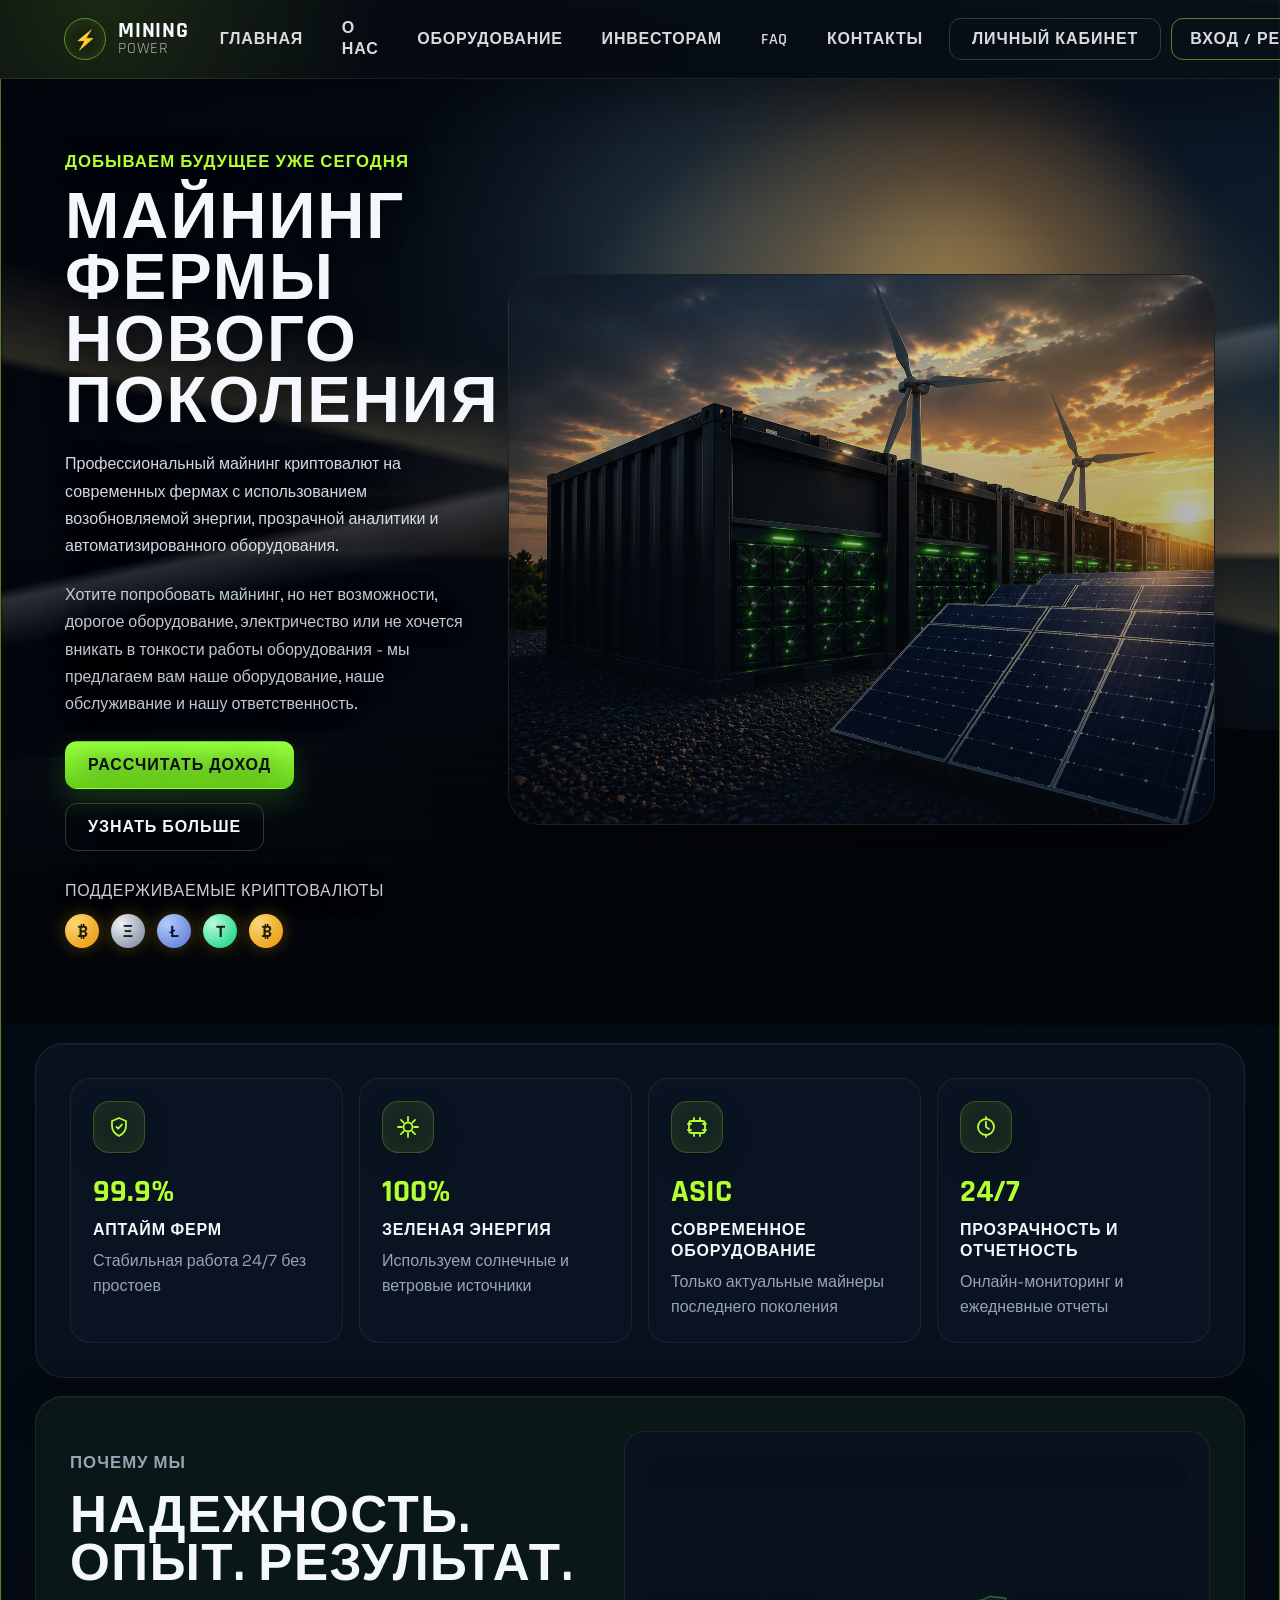
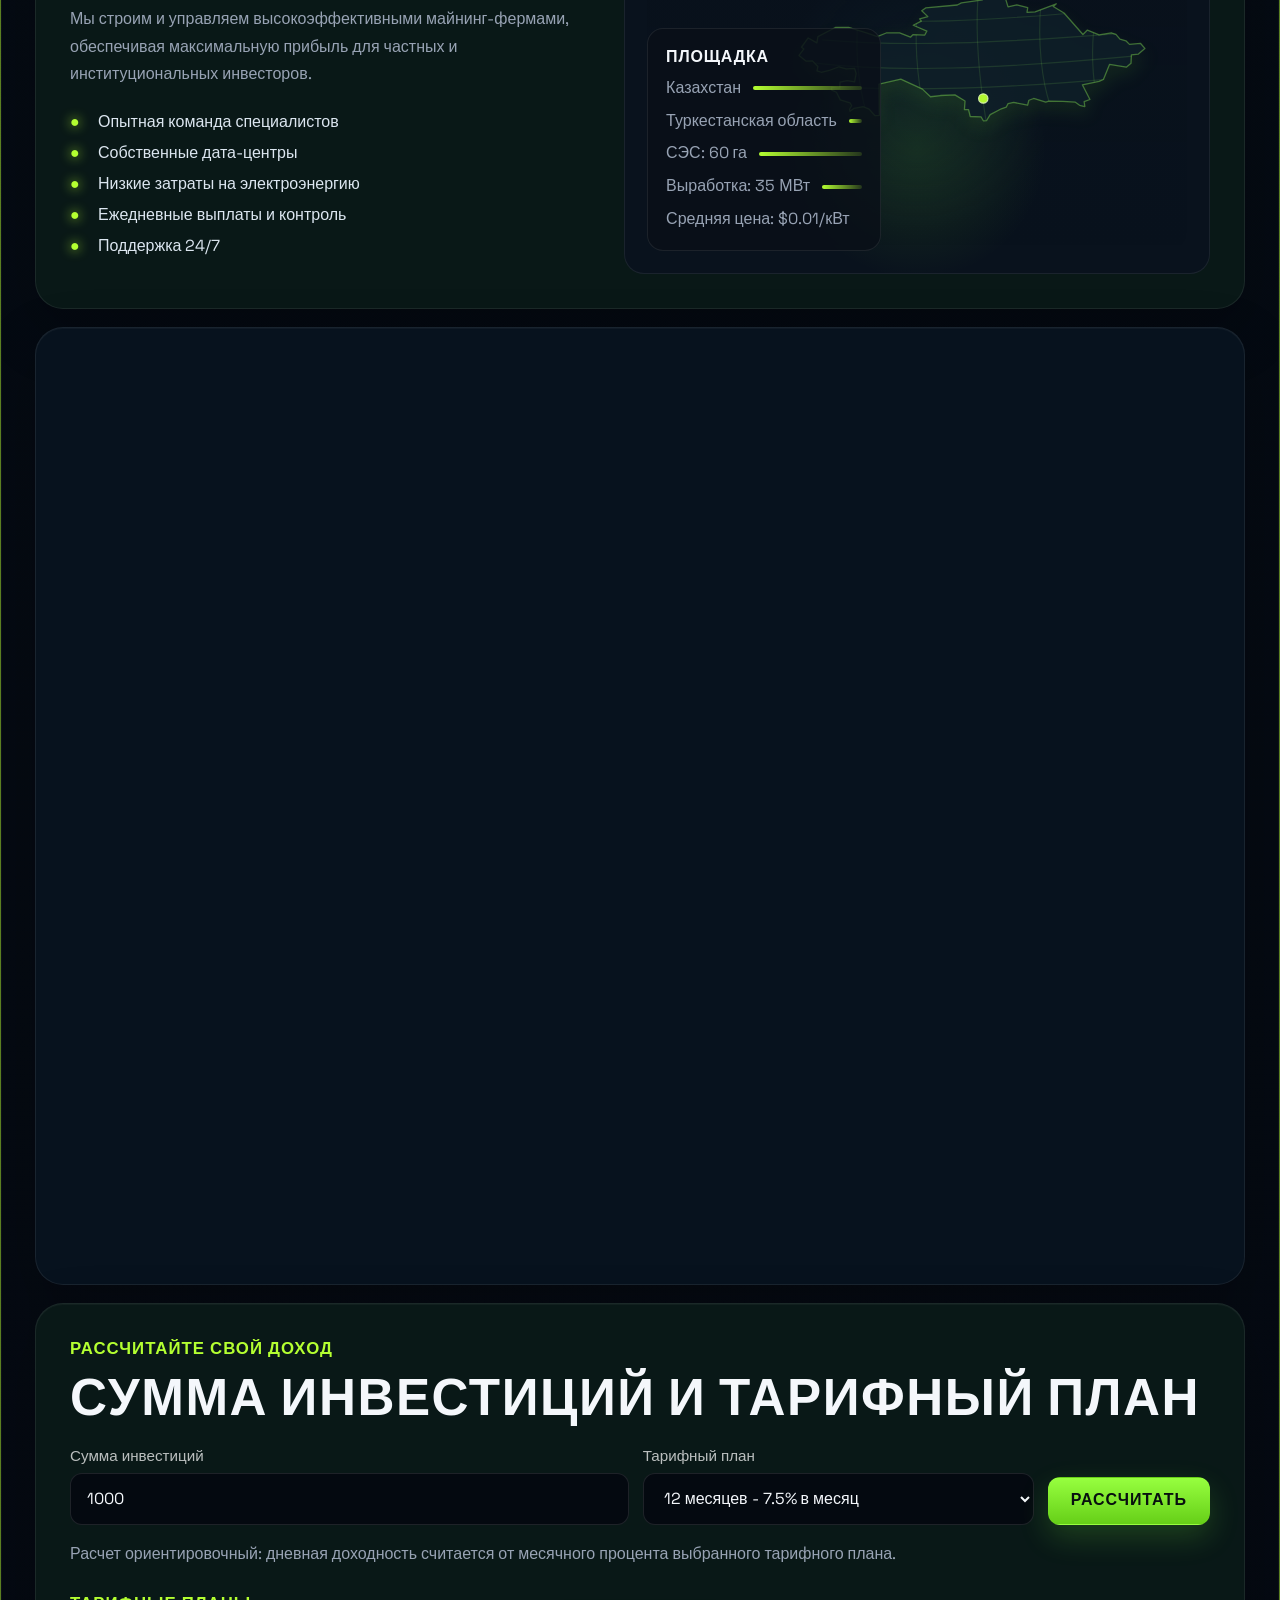
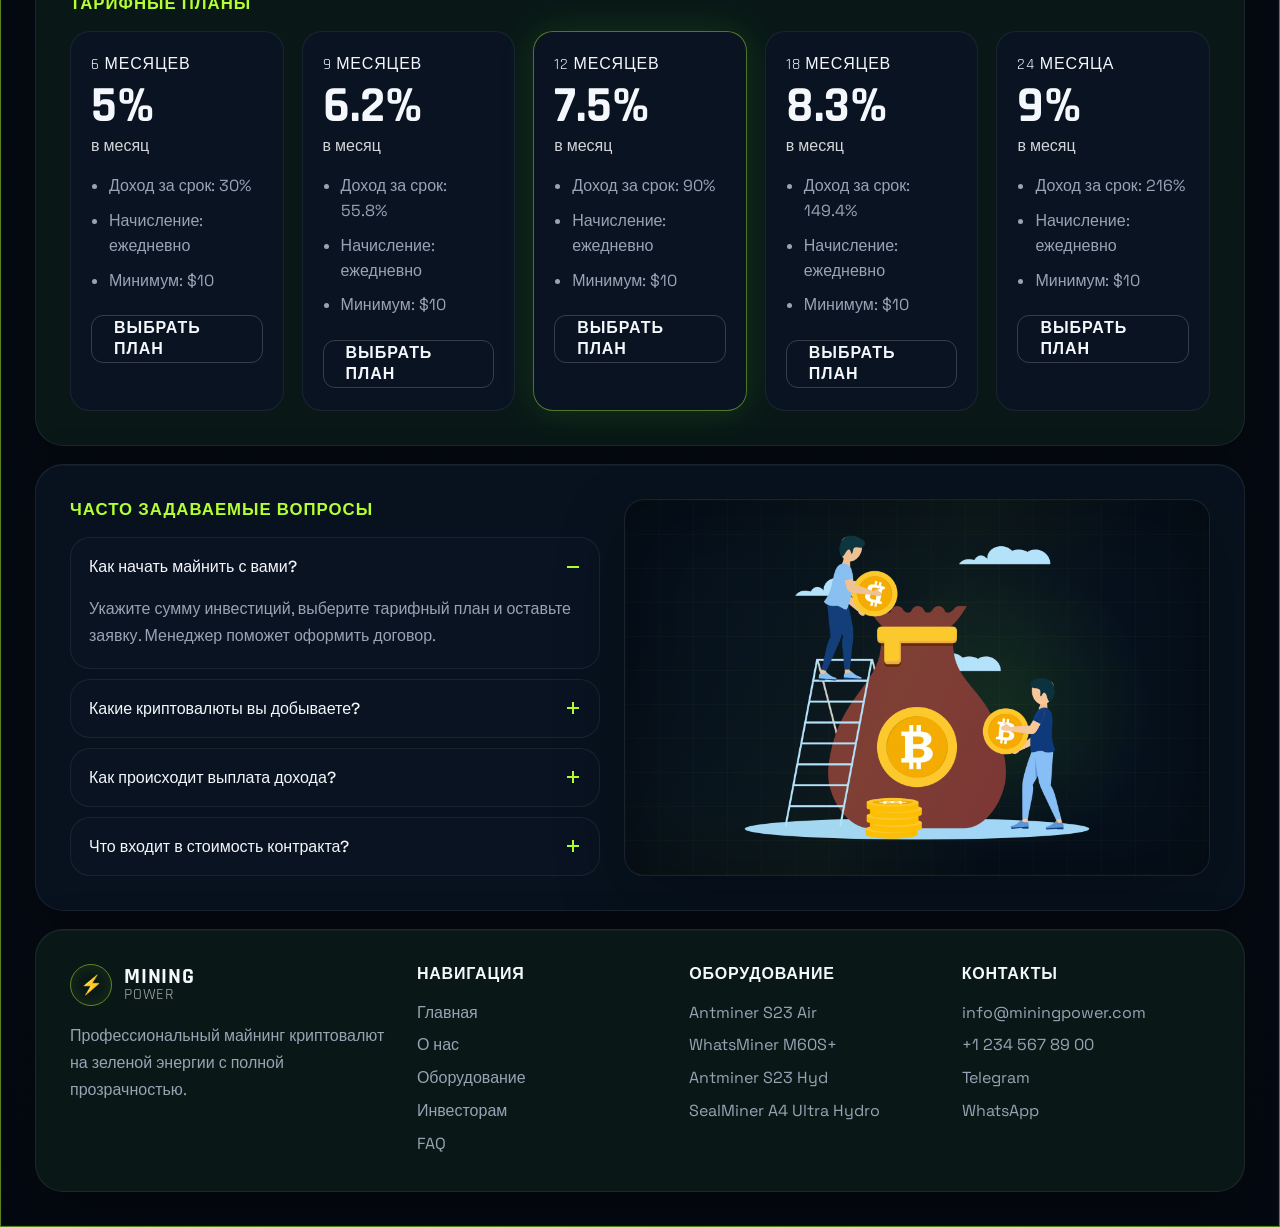
==== commit 27d315af: "Add files via upload" ====
--- a/index.html
+++ b/index.html
@@ -61,7 +61,7 @@
               <select id="site-language-select" aria-label="Выбор языка">
                 <option value="ru">RU</option>
                 <option value="en">EN</option>
-                <option value="de">DE</option>
+                <option value="kk">KZ</option>
               </select>
             </label>
           </div>
@@ -383,7 +383,7 @@
                   <li>Начисление: ежедневно</li>
                   <li>Минимум: $10</li>
                 </ul>
-                <a href="#calculator" class="button">Выбрать план</a>
+                <a href="#calculator" class="button button--secondary">Выбрать план</a>
               </article>
 
               <article class="plan-card reveal reveal-up">
@@ -466,13 +466,7 @@
           </div>
 
           <div class="faq__visual reveal reveal-right">
-            <div class="rig-illustration">
-              <div class="rig-illustration__body"></div>
-              <div class="rig-illustration__fan"></div>
-              <div class="coin coin--faq-one">₿</div>
-              <div class="coin coin--faq-two">₿</div>
-              <div class="coin coin--faq-three">₿</div>
-            </div>
+            <img class="faq__image" src="faq-mining.png" alt="Майнинговое оборудование в дата-центре" />
           </div>
         </section>
 
@@ -519,6 +513,7 @@
       </main>
     </div>
 
+    <script src="i18n.js"></script>
     <script src="db.js"></script>
     <script src="script.js"></script>
   </body>
--- a/styles.css
+++ b/styles.css
@@ -1456,9 +1456,40 @@
 
 .faq__visual {
   position: relative;
-  min-height: 340px;
+  min-height: 0;
+  align-self: stretch;
   overflow: hidden;
-  background: rgba(11, 24, 38, 0.95);
+  background:
+    linear-gradient(rgba(180, 255, 49, 0.025) 1px, transparent 1px),
+    linear-gradient(90deg, rgba(180, 255, 49, 0.025) 1px, transparent 1px),
+    radial-gradient(circle at 65% 55%, rgba(111, 255, 45, 0.1), transparent 34%),
+    rgba(7, 18, 30, 0.98);
+  background-size: 34px 34px, 34px 34px, auto, auto;
+  box-shadow: inset 0 0 90px rgba(0, 0, 0, 0.48), 0 24px 70px rgba(0, 0, 0, 0.24);
+}
+
+.faq__image {
+  display: block;
+  position: absolute;
+  inset: 0;
+  width: 100%;
+  height: 100%;
+  object-fit: contain;
+  object-position: center;
+  transition: transform 0.6s ease;
+}
+
+.faq__visual:hover .faq__image {
+  transform: scale(1.035);
+}
+
+.faq__visual::before {
+  content: "";
+  position: absolute;
+  inset: 0;
+  z-index: 1;
+  pointer-events: none;
+  background: linear-gradient(115deg, transparent 10%, rgba(180, 255, 49, 0.04) 48%, transparent 70%);
 }
 
 .rig-illustration {
@@ -1469,18 +1500,23 @@
 
 .rig-illustration__body {
   position: absolute;
-  right: 88px;
-  bottom: 52px;
-  width: 220px;
-  height: 152px;
-  border-radius: 18px;
+  left: 50%;
+  top: 54%;
+  z-index: 3;
+  width: min(430px, 56%);
+  height: 190px;
+  transform: translate(-50%, -50%);
+  border-radius: 22px;
   background:
-    linear-gradient(90deg, rgba(16, 26, 37, 0.98), rgba(50, 62, 74, 0.94));
-  border: 1px solid rgba(255, 255, 255, 0.12);
+    linear-gradient(145deg, rgba(35, 49, 61, 0.98), rgba(12, 22, 32, 0.98));
+  border: 1px solid rgba(180, 255, 49, 0.2);
   box-shadow:
-    0 18px 45px rgba(0, 0, 0, 0.45),
-    inset 0 0 30px rgba(180, 255, 49, 0.05);
-}
+    0 26px 60px rgba(0, 0, 0, 0.5),
+    0 0 45px rgba(180, 255, 49, 0.08),
+    inset 0 1px 0 rgba(255, 255, 255, 0.1);
+}
+
+.rig-illustration__body::selection { background: transparent; }
 
 .rig-illustration__body::before,
 .rig-illustration__body::after {
@@ -1490,29 +1526,33 @@
 }
 
 .rig-illustration__body::before {
-  left: 22px;
-  right: 22px;
-  top: 28px;
-  height: 6px;
+  inset: 14px;
+  border: 1px solid rgba(255, 255, 255, 0.07);
+  border-radius: 14px;
+  background: transparent;
 }
 
 .rig-illustration__body::after {
-  left: 22px;
-  right: 22px;
-  bottom: 28px;
-  height: 6px;
+  left: 28px;
+  right: 28px;
+  bottom: -10px;
+  height: 10px;
+  border-radius: 0 0 8px 8px;
 }
 
 .rig-illustration__fan {
   position: absolute;
-  right: 214px;
-  bottom: 74px;
-  width: 86px;
-  height: 86px;
+  top: 39px;
+  width: 112px;
+  height: 112px;
   border-radius: 50%;
-  border: 7px solid rgba(208, 219, 229, 0.24);
-  box-shadow: inset 0 0 0 12px rgba(7, 13, 20, 0.95);
-}
+  border: 8px solid rgba(190, 207, 220, 0.28);
+  background: radial-gradient(circle, #08111b 0 20%, #172634 21% 42%, #08111b 43%);
+  box-shadow: inset 0 0 0 5px rgba(180, 255, 49, 0.08), 0 0 22px rgba(0, 0, 0, 0.5);
+}
+
+.rig-illustration__fan--one { left: 38px; }
+.rig-illustration__fan--two { left: 168px; }
 
 .rig-illustration__fan::before,
 .rig-illustration__fan::after {
@@ -1525,6 +1565,149 @@
 
 .rig-illustration__fan::after {
   transform: rotate(90deg);
+}
+
+.rig-illustration__label {
+  position: absolute;
+  left: 50%;
+  top: 34px;
+  z-index: 5;
+  display: flex;
+  gap: 12px;
+  align-items: center;
+  transform: translateX(-50%);
+  color: var(--muted);
+  font-size: 0.78rem;
+  letter-spacing: 0.14em;
+}
+
+.rig-illustration__label strong { color: var(--accent); }
+
+.rig-illustration__status {
+  position: absolute;
+  right: 30px;
+  top: 44px;
+  display: grid;
+  grid-template-columns: repeat(3, 8px);
+  gap: 8px;
+}
+
+.rig-illustration__status i {
+  width: 8px;
+  height: 8px;
+  border-radius: 50%;
+  background: var(--accent);
+  box-shadow: 0 0 10px var(--accent);
+}
+
+.rig-illustration__status span {
+  grid-column: 1 / -1;
+  margin-top: 34px;
+  color: var(--accent);
+  font-family: "Rajdhani", sans-serif;
+  font-size: 1.25rem;
+  font-weight: 700;
+  white-space: nowrap;
+}
+
+.rig-illustration__glow {
+  position: absolute;
+  left: 50%;
+  top: 55%;
+  width: 430px;
+  height: 190px;
+  transform: translate(-50%, -50%);
+  border-radius: 50%;
+  background: rgba(180, 255, 49, 0.12);
+  filter: blur(55px);
+}
+
+.rig-illustration__base {
+  position: absolute;
+  left: 50%;
+  top: calc(54% + 104px);
+  z-index: 2;
+  width: min(520px, 68%);
+  height: 54px;
+  transform: translateX(-50%) perspective(220px) rotateX(58deg);
+  border: 1px solid rgba(180, 255, 49, 0.22);
+  border-radius: 50%;
+  background: radial-gradient(ellipse, rgba(180, 255, 49, 0.16), rgba(8, 17, 26, 0.1) 66%);
+  box-shadow: 0 0 35px rgba(180, 255, 49, 0.12);
+}
+
+.rig-illustration__metric {
+  position: absolute;
+  z-index: 5;
+  min-width: 132px;
+  padding: 12px 14px;
+  border: 1px solid rgba(180, 255, 49, 0.18);
+  border-radius: 12px;
+  background: rgba(5, 14, 23, 0.82);
+  backdrop-filter: blur(12px);
+  box-shadow: 0 14px 35px rgba(0, 0, 0, 0.28);
+}
+
+.rig-illustration__metric span {
+  display: block;
+  margin-bottom: 5px;
+  color: var(--muted);
+  font-size: 0.62rem;
+  letter-spacing: 0.12em;
+}
+
+.rig-illustration__metric strong {
+  color: var(--text);
+  font-family: "Rajdhani", sans-serif;
+  font-size: 1.3rem;
+}
+
+.rig-illustration__metric--power { left: 7%; top: 32%; }
+.rig-illustration__metric--temp { right: 6%; bottom: 16%; }
+
+.rig-illustration__beam {
+  position: absolute;
+  z-index: 2;
+  height: 1px;
+  transform-origin: left center;
+  background: linear-gradient(90deg, var(--accent), transparent);
+  box-shadow: 0 0 8px rgba(180, 255, 49, 0.55);
+}
+
+.rig-illustration__beam::before {
+  content: "";
+  position: absolute;
+  left: 0;
+  top: -3px;
+  width: 7px;
+  height: 7px;
+  border-radius: 50%;
+  background: var(--accent);
+  box-shadow: 0 0 12px var(--accent);
+}
+
+.rig-illustration__beam--one {
+  left: 20%;
+  top: 44%;
+  width: 18%;
+  transform: rotate(12deg);
+}
+
+.rig-illustration__beam--two {
+  right: 18%;
+  bottom: 34%;
+  width: 17%;
+  transform: rotate(196deg);
+}
+
+@media (max-width: 600px) {
+  .rig-illustration__body { width: 78%; height: 168px; }
+  .rig-illustration__fan { top: 34px; width: 96px; height: 96px; }
+  .rig-illustration__fan--one { left: 24px; }
+  .rig-illustration__fan--two { left: 132px; }
+  .rig-illustration__metric { min-width: 108px; padding: 9px 10px; }
+  .rig-illustration__metric--power { left: 3%; top: 20%; }
+  .rig-illustration__metric--temp { right: 3%; bottom: 8%; }
 }
 
 .coin--faq-one {
@@ -1555,6 +1738,7 @@
 .stats,
 .section-grid,
 .farm-specs,
+.investment-block,
 .footer {
   --block-start: var(--block-a-start);
   --block-end: var(--block-a-end);
@@ -1612,6 +1796,28 @@
 .accordion__item:nth-child(even),
 .auth-benefits__card:nth-child(even) {
   --card-start: var(--card-two);
+}
+
+.stat-card:nth-child(2),
+.stat-card:nth-child(4) {
+  --card-start: var(--card-one);
+  --card-end: var(--card-a-end);
+}
+
+.farm-card:nth-child(2),
+.farm-card:nth-child(4) {
+  --card-start: var(--card-one);
+  --card-end: var(--card-a-end);
+}
+
+.plan-card:nth-child(n) {
+  --card-start: var(--card-one);
+  --card-end: var(--card-a-end);
+}
+
+.accordion__item:nth-child(n) {
+  --card-start: var(--card-one);
+  --card-end: var(--card-a-end);
 }
 
 .footer {
@@ -2018,3 +2224,242 @@
     margin: 14px 18px 18px;
   }
 }
+
+/* Mobile luxury layer. Kept isolated so the desktop presentation stays intact. */
+@media (max-width: 768px) {
+  :root {
+    --mobile-gutter: 18px;
+    --mobile-glass: rgba(10, 18, 28, 0.72);
+    --mobile-line: rgba(255, 255, 255, 0.095);
+  }
+
+  html {
+    scroll-padding-top: 82px;
+  }
+
+  body {
+    background:
+      radial-gradient(circle at 14% 9%, rgba(180, 255, 49, 0.055), transparent 28%),
+      radial-gradient(circle at 92% 34%, rgba(232, 184, 84, 0.045), transparent 24%),
+      #03070d;
+  }
+
+  .hero h1,
+  .section-copy h2,
+  .calculator h2,
+  .farm-card h3 {
+    font-size: clamp(1.85rem, 8.2vw, 2.55rem);
+    font-weight: 400;
+    line-height: 1.04;
+    letter-spacing: -0.015em;
+    text-transform: none;
+    overflow-wrap: anywhere;
+  }
+
+  .eyebrow {
+    margin-bottom: 10px;
+    font-size: 0.72rem;
+    font-weight: 500;
+    letter-spacing: 0.16em;
+  }
+
+  .hero__lead,
+  .hero__assist,
+  .section-copy p,
+  .farm-card p {
+    font-size: 0.94rem;
+    line-height: 1.62;
+  }
+
+  /* A single full card plus a visible cue for the next swipe target. */
+  .stats,
+  .farm-specs {
+    display: flex;
+    grid-template-columns: none;
+    gap: 12px;
+    margin-inline: 0;
+    padding: 20px var(--mobile-gutter) 24px;
+    border-inline: 0;
+    border-radius: 0;
+    overflow-x: auto;
+    overflow-y: hidden;
+    scroll-snap-type: x mandatory;
+    scroll-padding-inline: var(--mobile-gutter);
+    overscroll-behavior-inline: contain;
+    scrollbar-width: none;
+    -webkit-overflow-scrolling: touch;
+  }
+
+  .stats::-webkit-scrollbar,
+  .farm-specs::-webkit-scrollbar {
+    display: none;
+  }
+
+  .stat-card,
+  .farm-card {
+    flex: 0 0 calc(100vw - 58px);
+    max-width: 420px;
+    scroll-snap-align: start;
+    scroll-snap-stop: always;
+    border: 1px solid var(--mobile-line);
+    border-radius: 22px;
+    background:
+      linear-gradient(145deg, rgba(255, 255, 255, 0.055), transparent 42%),
+      var(--mobile-glass);
+    -webkit-backdrop-filter: blur(18px) saturate(125%);
+    backdrop-filter: blur(18px) saturate(125%);
+    box-shadow:
+      0 22px 52px rgba(0, 0, 0, 0.38),
+      0 0 34px rgba(180, 255, 49, 0.045),
+      inset 0 1px 0 rgba(255, 255, 255, 0.07);
+  }
+
+  .stat-card:nth-child(even),
+  .farm-card:nth-child(even) {
+    box-shadow:
+      0 22px 52px rgba(0, 0, 0, 0.38),
+      0 0 34px rgba(224, 175, 74, 0.055),
+      inset 0 1px 0 rgba(255, 255, 255, 0.07);
+  }
+
+  .stat-card {
+    min-height: 230px;
+    padding: 22px;
+  }
+
+  .stat-card__icon {
+    width: 44px;
+    height: 44px;
+    margin-bottom: 24px;
+    border-radius: 14px;
+  }
+
+  .stat-card h3 {
+    font-size: 1.75rem;
+    font-weight: 400;
+  }
+
+  .stat-card strong {
+    font-size: 0.82rem;
+    font-weight: 500;
+    letter-spacing: 0.08em;
+  }
+
+  .farm-card {
+    min-height: 470px;
+    padding: 24px 22px;
+  }
+
+  .check-list,
+  .farm-card ul {
+    gap: 0;
+    margin-top: 20px;
+    padding: 0;
+    list-style: none;
+  }
+
+  .check-list li,
+  .farm-card li {
+    position: relative;
+    padding: 13px 6px 13px 28px;
+    border-bottom: 1px solid rgba(255, 255, 255, 0.075);
+    color: rgba(234, 241, 247, 0.88);
+    font-size: 0.88rem;
+    line-height: 1.45;
+  }
+
+  .check-list li:last-child,
+  .farm-card li:last-child {
+    border-bottom: 0;
+  }
+
+  .check-list li::before,
+  .farm-card li::before {
+    content: "";
+    position: absolute;
+    left: 4px;
+    top: 17px;
+    width: 9px;
+    height: 5px;
+    border: solid rgba(180, 255, 49, 0.9);
+    border-width: 0 0 1px 1px;
+    transform: rotate(-45deg);
+    text-shadow: none;
+    filter: drop-shadow(0 0 5px rgba(180, 255, 49, 0.3));
+  }
+
+  .map-card {
+    min-height: 500px;
+    padding: 12px;
+    border-color: var(--mobile-line);
+    background: var(--mobile-glass);
+    -webkit-backdrop-filter: blur(18px);
+    backdrop-filter: blur(18px);
+    box-shadow: 0 24px 60px rgba(0, 0, 0, 0.38);
+  }
+
+  .map-card__network {
+    height: 235px;
+    padding: 8px;
+  }
+
+  .data-centers {
+    left: 12px;
+    right: 12px;
+    bottom: 12px;
+    display: grid;
+    grid-template-columns: repeat(2, minmax(0, 1fr));
+    gap: 8px;
+    padding: 0;
+    background: transparent;
+    border: 0;
+  }
+
+  .data-centers > strong {
+    grid-column: 1 / -1;
+    margin: 0 0 2px;
+    color: rgba(255, 255, 255, 0.56);
+    font-size: 0.68rem;
+    font-weight: 500;
+    letter-spacing: 0.16em;
+  }
+
+  .data-centers__item {
+    min-height: 76px;
+    margin: 0;
+    padding: 13px;
+    align-items: flex-end;
+    border: 1px solid rgba(255, 255, 255, 0.075);
+    border-radius: 14px;
+    background: rgba(255, 255, 255, 0.028);
+    color: rgba(238, 244, 248, 0.88);
+    font-size: 0.78rem;
+    line-height: 1.35;
+  }
+
+  .data-centers__item:nth-of-type(4),
+  .data-centers__item:nth-of-type(5) {
+    color: #dfffab;
+    font-family: "Rajdhani", sans-serif;
+    font-size: 1rem;
+  }
+
+  .data-centers__item i {
+    display: none;
+  }
+
+  .button {
+    min-height: 46px;
+    font-size: 0.85rem;
+    font-weight: 600;
+    letter-spacing: 0.08em;
+    text-transform: none;
+  }
+}
+
+@media (max-width: 768px) and (prefers-reduced-motion: reduce) {
+  .stats,
+  .farm-specs {
+    scroll-behavior: auto;
+  }
+}
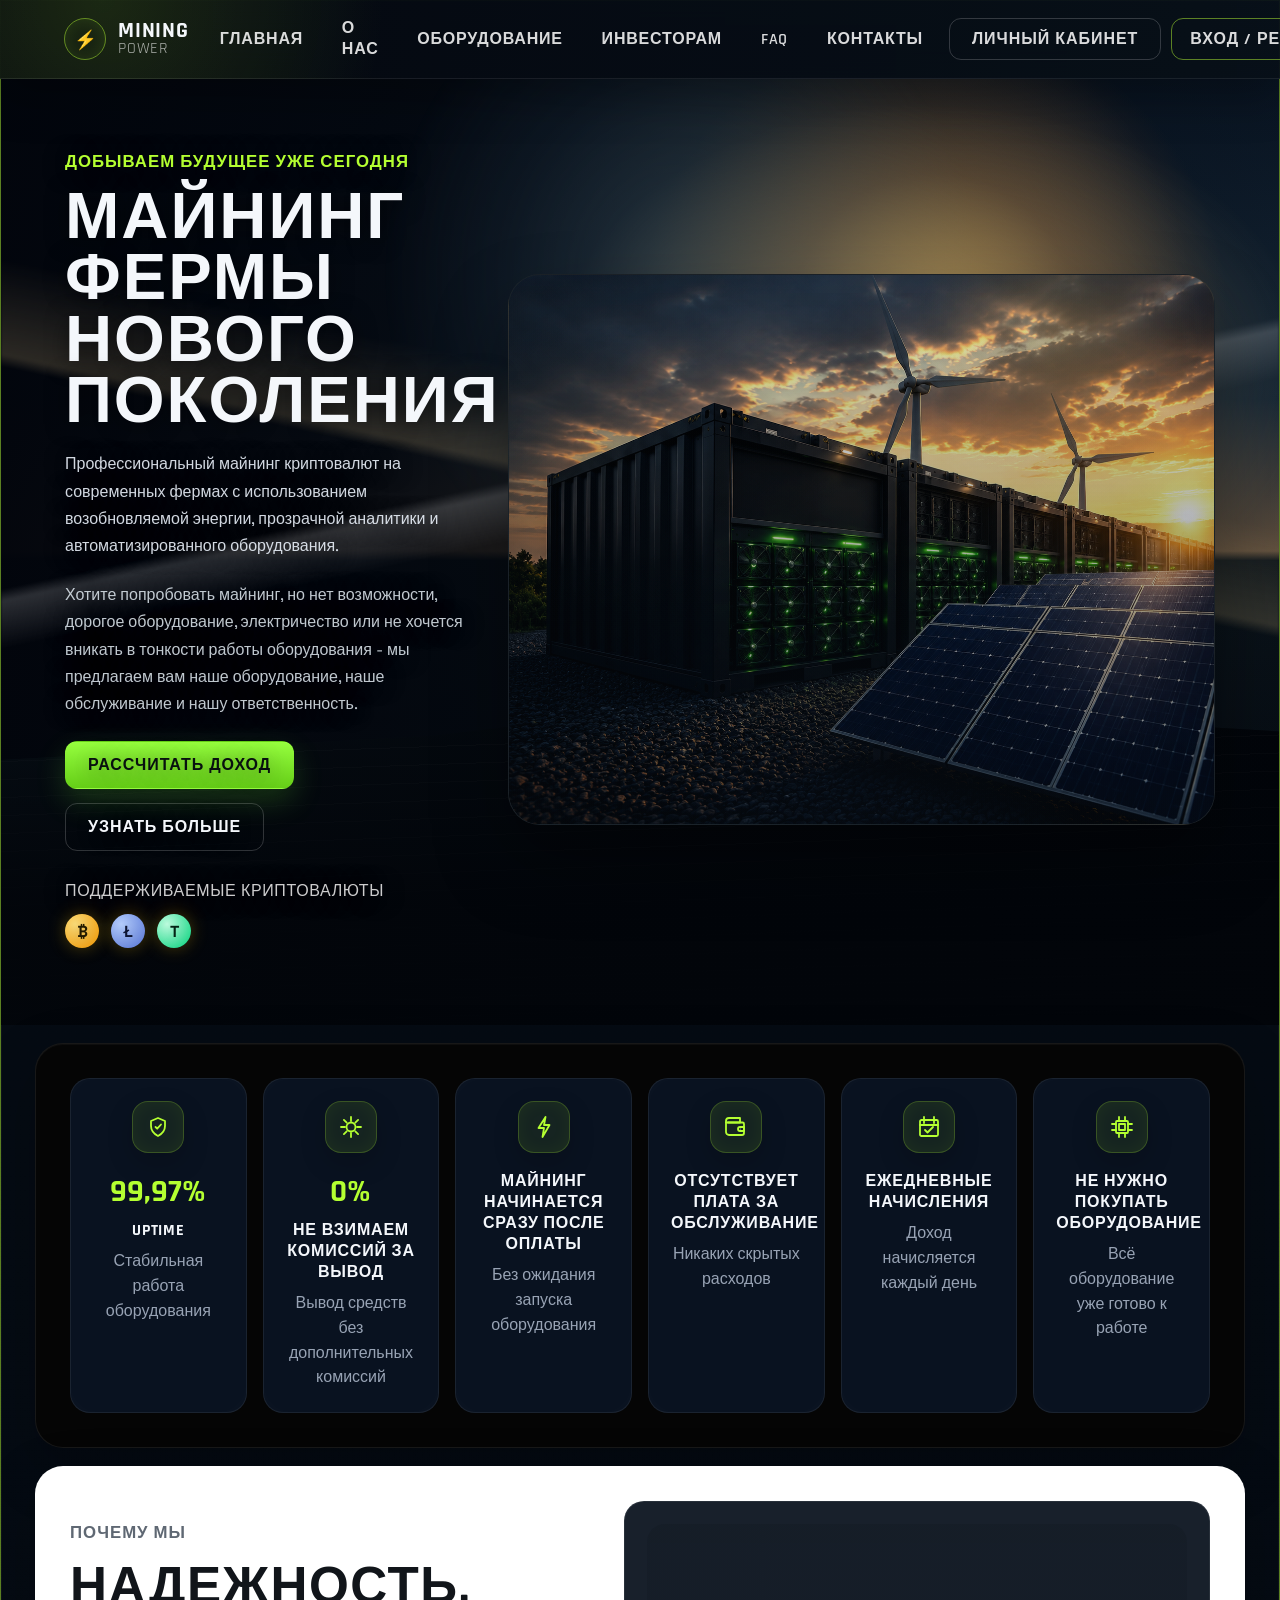
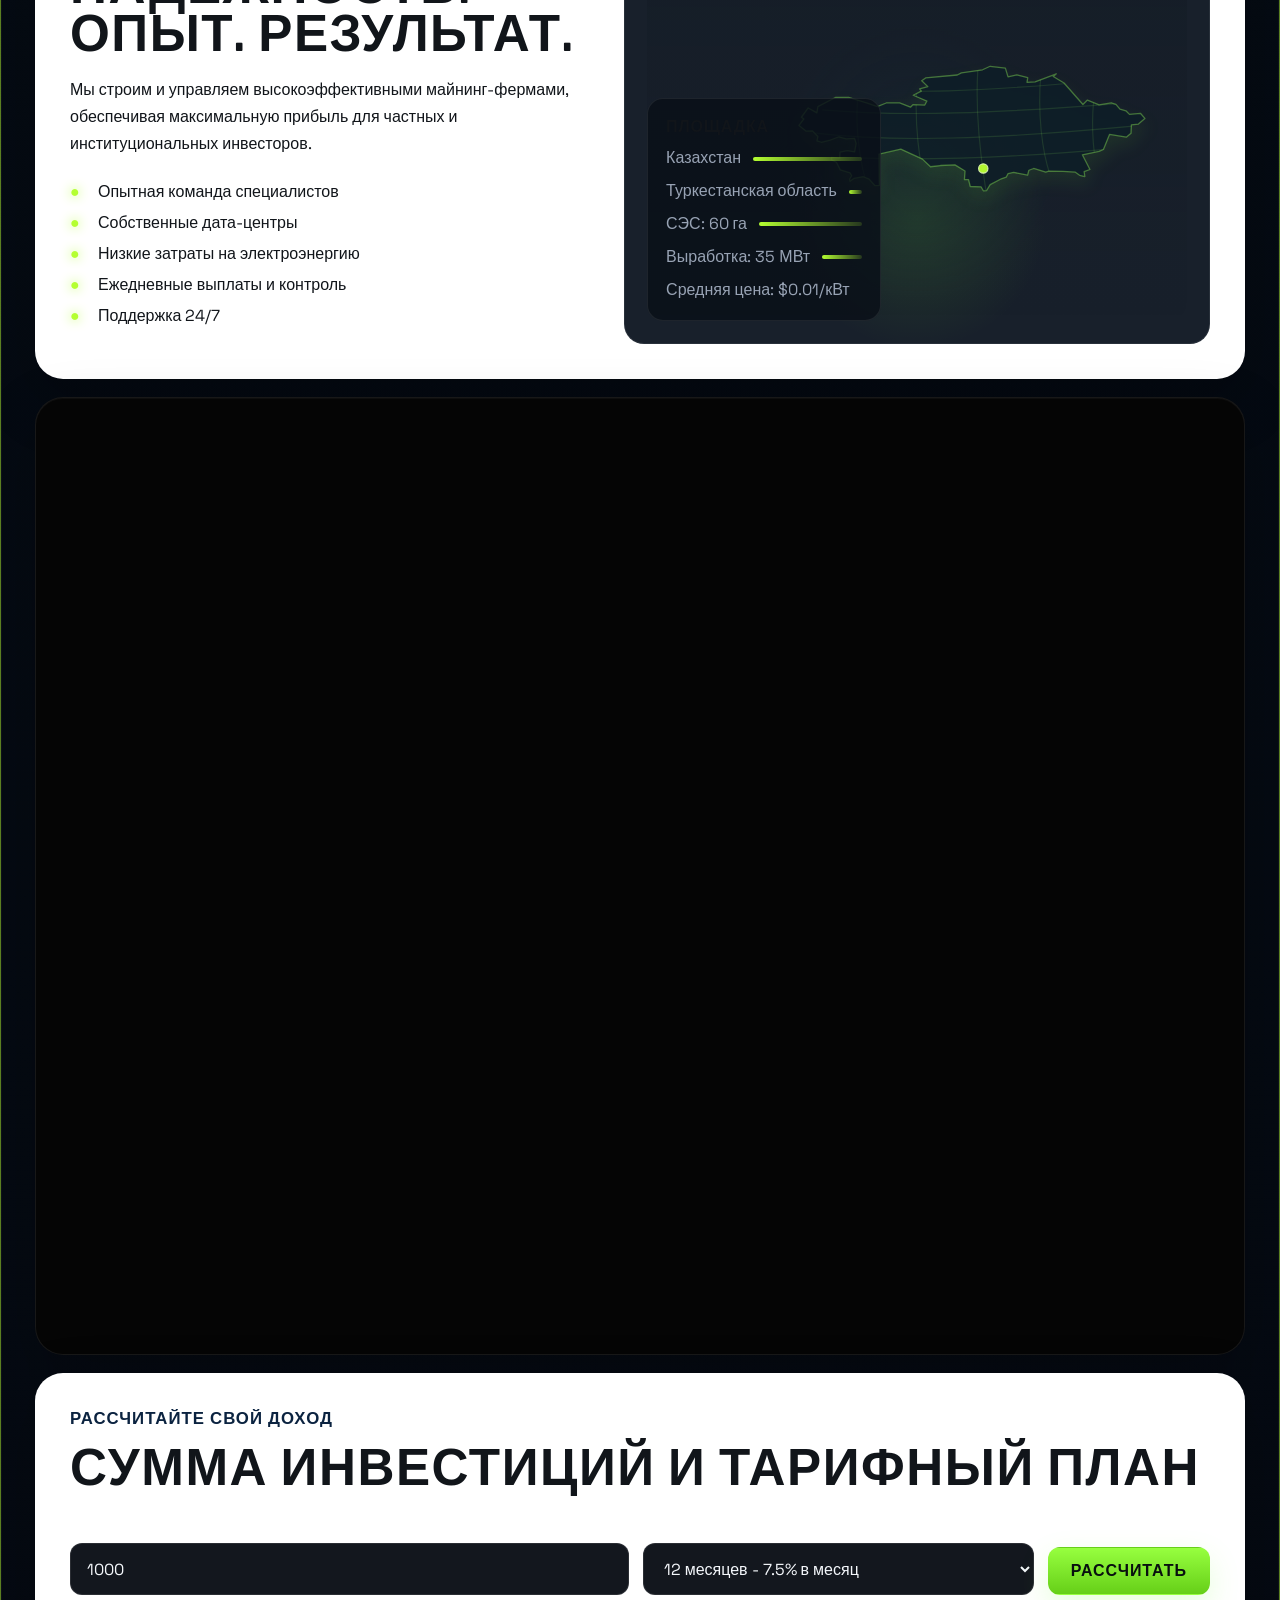
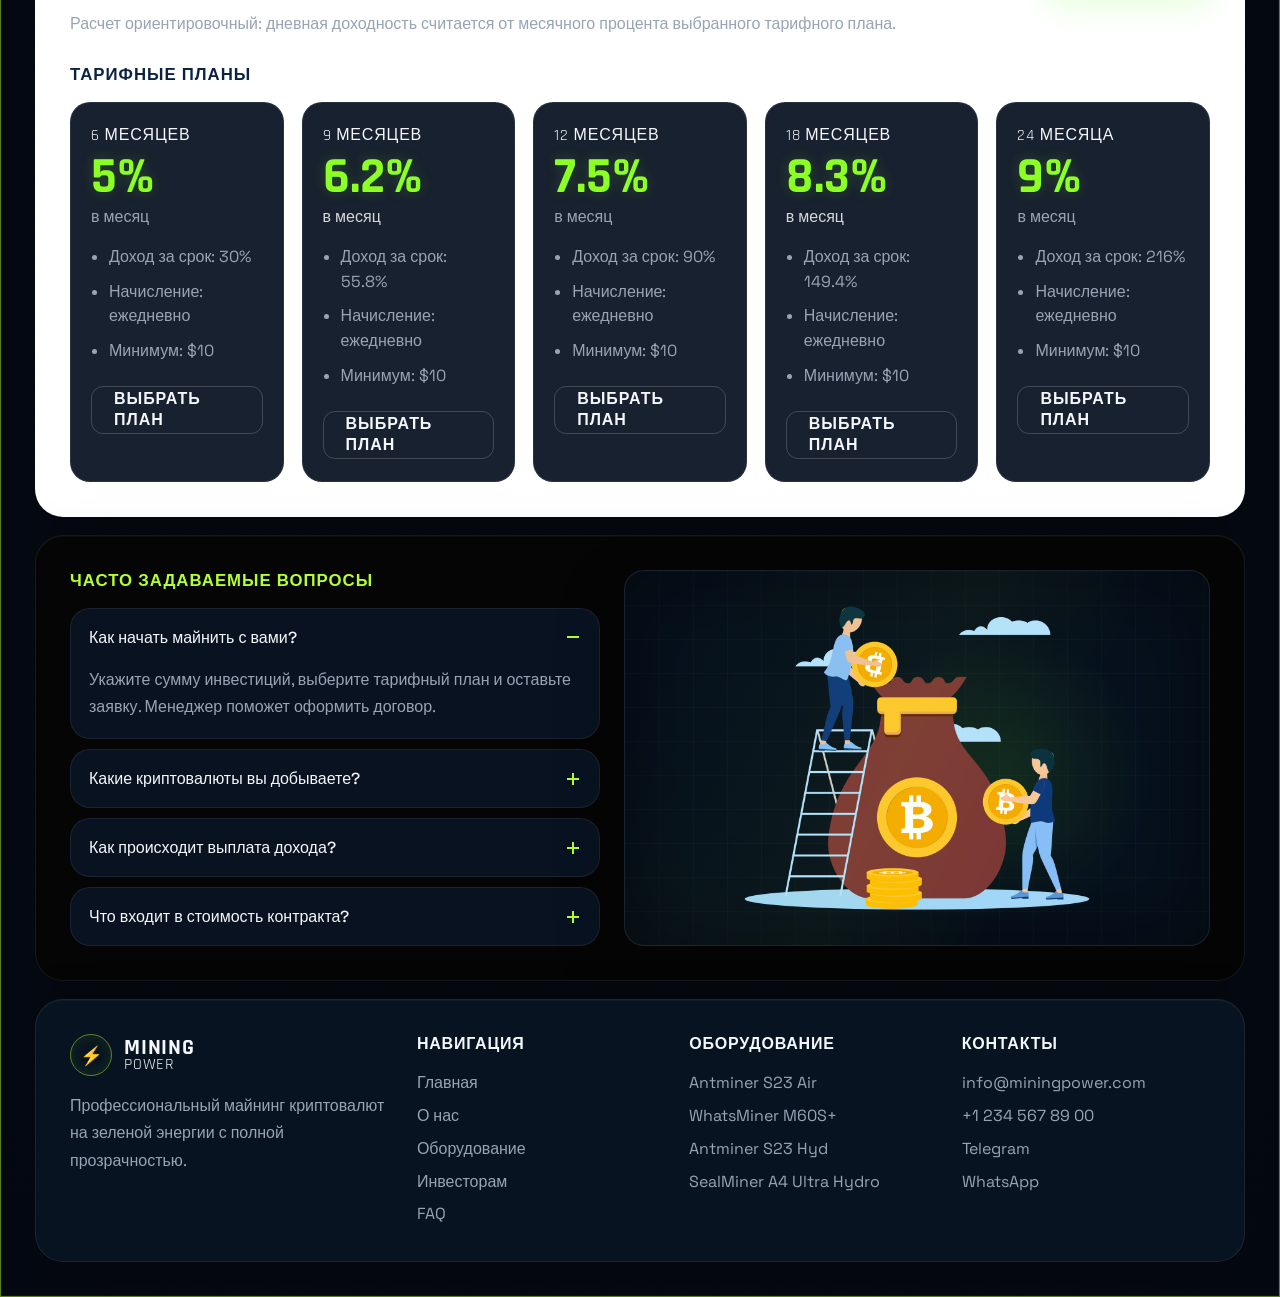
==== commit f73e75ed: "Add files via upload" ====
--- a/index.html
+++ b/index.html
@@ -92,10 +92,8 @@
               <span>Поддерживаемые криптовалюты</span>
               <div class="crypto-strip__icons">
                 <i>₿</i>
-                <i>Ξ</i>
                 <i>Ł</i>
                 <i>T</i>
-                <i>₿</i>
               </div>
             </div>
           </div>
@@ -124,9 +122,9 @@
                 <path d="m9.5 12 1.7 1.7 3.8-4.2" />
               </svg>
             </span>
-            <h3>99.9%</h3>
-            <strong>Аптайм ферм</strong>
-            <p>Стабильная работа 24/7 без простоев</p>
+            <h3>99,97%</h3>
+            <strong>Uptime</strong>
+            <p>Стабильная работа оборудования</p>
           </article>
           <article class="stat-card">
             <span class="stat-card__icon" aria-hidden="true">
@@ -142,40 +140,52 @@
                 <circle cx="12" cy="12" r="4.5" />
               </svg>
             </span>
-            <h3>100%</h3>
-            <strong>Зеленая энергия</strong>
-            <p>Используем солнечные и ветровые источники</p>
+            <h3>0%</h3>
+            <strong>Не взимаем комиссий за вывод</strong>
+            <p>Вывод средств без дополнительных комиссий</p>
           </article>
           <article class="stat-card">
             <span class="stat-card__icon" aria-hidden="true">
               <svg viewBox="0 0 24 24" fill="none">
-                <rect x="4" y="6" width="16" height="12" rx="2.5" />
-                <path d="M9 3v3" />
-                <path d="M15 3v3" />
-                <path d="M9 18v3" />
-                <path d="M15 18v3" />
-                <path d="M3 9h3" />
-                <path d="M18 9h3" />
-                <path d="M3 15h3" />
-                <path d="M18 15h3" />
-              </svg>
-            </span>
-            <h3>ASIC</h3>
-            <strong>Современное оборудование</strong>
-            <p>Только актуальные майнеры последнего поколения</p>
+                <path d="m13.5 2-7 11H12l-1.5 9 7-12H12l1.5-8Z" />
+              </svg>
+            </span>
+            <strong>Майнинг начинается сразу после оплаты</strong>
+            <p>Без ожидания запуска оборудования</p>
           </article>
           <article class="stat-card">
             <span class="stat-card__icon" aria-hidden="true">
               <svg viewBox="0 0 24 24" fill="none">
-                <circle cx="12" cy="12" r="8" />
-                <path d="M12 7v5l3 2" />
-                <path d="M12 4V2" />
-                <path d="M12 22v-2" />
-              </svg>
-            </span>
-            <h3>24/7</h3>
-            <strong>Прозрачность и отчетность</strong>
-            <p>Онлайн-мониторинг и ежедневные отчеты</p>
+                <path d="M4 7.5h14.5A1.5 1.5 0 0 1 20 9v9a2 2 0 0 1-2 2H5a3 3 0 0 1-3-3V6a3 3 0 0 1 3-3h11v4.5" />
+                <path d="M2 7.5h14" />
+                <path d="M16 12h4v4h-4a2 2 0 0 1 0-4Z" />
+                <circle cx="16.5" cy="14" r=".45" fill="currentColor" stroke="none" />
+              </svg>
+            </span>
+            <strong>Отсутствует плата за обслуживание</strong>
+            <p>Никаких скрытых расходов</p>
+          </article>
+          <article class="stat-card">
+            <span class="stat-card__icon" aria-hidden="true">
+              <svg viewBox="0 0 24 24" fill="none">
+                <rect x="3" y="5" width="18" height="16" rx="1.5" />
+                <path d="M7 2v6M17 2v6M3 10h18" />
+                <path d="m8 15 2.5 2.5L16 12" />
+              </svg>
+            </span>
+            <strong>Ежедневные начисления</strong>
+            <p>Доход начисляется каждый день</p>
+          </article>
+          <article class="stat-card">
+            <span class="stat-card__icon" aria-hidden="true">
+              <svg viewBox="0 0 24 24" fill="none">
+                <rect x="6" y="6" width="12" height="12" rx="1" />
+                <rect x="9" y="9" width="6" height="6" />
+                <path d="M9 2v4M15 2v4M9 18v4M15 18v4M2 9h4M2 15h4M18 9h4M18 15h4" />
+              </svg>
+            </span>
+            <strong>Не нужно покупать оборудование</strong>
+            <p>Всё оборудование уже готово к работе</p>
           </article>
         </section>
 
--- a/styles.css
+++ b/styles.css
@@ -15,21 +15,21 @@
   --radius-md: 20px;
   --radius-sm: 14px;
   --content-width: 1180px;
-  --block-a-start: rgba(8, 17, 26, 0.98);
-  --block-a-end: rgba(4, 10, 18, 0.96);
-  --block-b-start: rgba(11, 22, 28, 0.98);
-  --block-b-end: rgba(5, 13, 18, 0.96);
-  --surface-one: rgba(8, 19, 31, 0.97);
-  --surface-two: rgba(10, 25, 24, 0.97);
-  --checker-light: rgba(180, 255, 49, 0.055);
+  --block-a-start: #050505;
+  --block-a-end: #000000;
+  --block-b-start: #ffffff;
+  --block-b-end: #f2f3f5;
+  --surface-one: #050505;
+  --surface-two: #ffffff;
+  --checker-light: rgba(255, 255, 255, 0.045);
   --checker-dark: rgba(255, 255, 255, 0.018);
   --card-a-start: rgba(10, 19, 30, 0.94);
   --card-a-end: rgba(5, 11, 20, 0.98);
-  --card-b-start: rgba(11, 22, 28, 0.94);
-  --card-b-end: rgba(6, 14, 22, 0.98);
+  --card-b-start: rgba(245, 246, 248, 0.98);
+  --card-b-end: rgba(226, 229, 233, 0.98);
   --card-one: rgba(10, 20, 34, 0.94);
-  --card-two: rgba(10, 26, 28, 0.94);
-  --card-checker-light: rgba(180, 255, 49, 0.048);
+  --card-two: rgba(245, 246, 248, 0.98);
+  --card-checker-light: rgba(255, 255, 255, 0.04);
   --card-checker-dark: rgba(255, 255, 255, 0.016);
 }
 
@@ -481,16 +481,11 @@
 }
 
 .crypto-strip__icons i:nth-child(2) {
-  background: radial-gradient(circle at 30% 30%, #f5f7fb, #6f8296);
-  color: #16202b;
-}
-
-.crypto-strip__icons i:nth-child(3) {
   background: radial-gradient(circle at 30% 30%, #b7d0ff, #5574d6);
   color: #0e1533;
 }
 
-.crypto-strip__icons i:nth-child(4) {
+.crypto-strip__icons i:nth-child(3) {
   background: radial-gradient(circle at 30% 30%, #bfffe1, #00d47b);
   color: #042315;
 }
@@ -805,11 +800,20 @@
 
 .stats {
   display: grid;
-  grid-template-columns: repeat(4, 1fr);
+  grid-template-columns: repeat(6, minmax(0, 1fr));
   gap: 16px;
   padding-top: 12px;
   padding-bottom: 32px;
 }
+
+.stats .stat-card,
+.stats .stat-card:nth-child(-n + 2) {
+  grid-column: auto;
+  text-align: center;
+  --card-start: var(--card-one);
+  --card-end: var(--card-a-end);
+}
+.stats .stat-card__icon { margin-inline: auto; }
 
 .stat-card,
 .calculator,
@@ -1277,7 +1281,39 @@
 
 .plan-card--featured {
   border-color: rgba(180, 255, 49, 0.42);
-  box-shadow: 0 0 36px rgba(124, 255, 53, 0.12);
+  box-shadow: none;
+}
+
+.calculator .eyebrow,
+.plans > .eyebrow {
+  color: #0b2340;
+}
+
+.plan-card h3 {
+  color: #8cff24;
+  text-shadow: 0 0 14px rgba(140, 255, 36, 0.2);
+}
+
+.plans__grid .plan-card:nth-child(odd) {
+  --card-start: var(--card-one);
+  --card-end: var(--card-a-end);
+  color: var(--text);
+  border-color: rgba(255, 255, 255, 0.075);
+}
+
+.plans__grid .plan-card:nth-child(odd) p,
+.plans__grid .plan-card:nth-child(odd) ul {
+  color: var(--muted);
+}
+
+.plans__grid .plan-card:nth-child(even) {
+  --card-start: var(--card-one);
+  --card-end: var(--card-a-end);
+  color: var(--text);
+}
+
+.plans__grid .plan-card--featured {
+  box-shadow: none;
 }
 
 .faq {
@@ -1782,6 +1818,47 @@
   --block-start: var(--surface-two);
 }
 
+.about,
+.investment-block,
+.footer {
+  color: #11151a;
+}
+
+.about h2,
+.about p,
+.about li,
+.investment-block > h2,
+.investment-block > p,
+.footer p,
+.footer strong,
+.footer a,
+.footer span {
+  color: inherit;
+}
+
+.about .eyebrow,
+.investment-block > .eyebrow,
+.footer__brand p {
+  color: #5f6873;
+}
+
+.footer {
+  --block-start: #071321;
+  --block-end: #030a12;
+  color: var(--text);
+  border-color: rgba(255, 255, 255, 0.08);
+}
+
+.footer__brand p,
+.footer__column a,
+.footer__column span {
+  color: var(--muted);
+}
+
+.footer__column strong {
+  color: var(--text);
+}
+
 .stat-card,
 .farm-card,
 .plan-card,
@@ -1800,6 +1877,11 @@
 
 .stat-card:nth-child(2),
 .stat-card:nth-child(4) {
+  --card-start: var(--card-one);
+  --card-end: var(--card-a-end);
+}
+
+.stats .stat-card:nth-child(n) {
   --card-start: var(--card-one);
   --card-end: var(--card-a-end);
 }
@@ -2463,3 +2545,578 @@
     scroll-behavior: auto;
   }
 }
+
+/* Final mobile layout */
+@media (max-width: 768px) {
+  :root { --mobile-gutter: 14px; }
+
+  body { overflow-x: hidden; }
+
+  .site-frame {
+    padding-top: 64px;
+    border: 0;
+  }
+
+  .topbar {
+    min-height: 64px;
+    padding: 9px 14px;
+    border-bottom-color: rgba(255, 255, 255, 0.08);
+    background: rgba(4, 10, 17, 0.92);
+    backdrop-filter: blur(20px) saturate(140%);
+  }
+
+  .topbar .brand__mark { width: 34px; height: 34px; border-radius: 11px; }
+  .topbar .brand__text strong { font-size: 1.15rem; }
+  .topbar .brand__text span { font-size: 0.68rem; }
+  .topbar__language { display: none; }
+  .topbar__menu { width: 42px; height: 42px; border-radius: 13px; }
+
+  .topnav {
+    top: 64px;
+    left: 12px;
+    right: 12px;
+    width: auto;
+    max-height: calc(100dvh - 76px);
+    padding: 12px;
+    border: 1px solid rgba(255, 255, 255, 0.09);
+    border-radius: 18px;
+    overflow-y: auto;
+  }
+
+  .topnav > a { min-height: 46px; }
+
+  .hero,
+  .stats,
+  .section-grid,
+  .farm-specs,
+  .investment-block,
+  .footer {
+    width: auto;
+    margin: 12px 12px 0;
+    padding: 20px;
+    border-radius: 22px;
+  }
+
+  .hero {
+    display: flex;
+    flex-direction: column;
+    gap: 22px;
+    min-height: 0;
+    padding-top: 26px;
+  }
+
+  .hero h1 {
+    max-width: 13ch;
+    font-size: clamp(2.15rem, 10.8vw, 3.15rem);
+    line-height: 0.98;
+    text-transform: uppercase;
+  }
+
+  .hero__lead { margin: 14px 0 18px; font-size: 0.95rem; line-height: 1.58; }
+  .hero__actions { display: grid; grid-template-columns: 1fr; gap: 10px; }
+  .hero__actions .button { width: 100%; }
+  .crypto-strip { gap: 9px; margin-top: 20px; }
+  .crypto-strip > span { width: 100%; }
+
+  .hero__visual,
+  .hero__scene { min-height: 300px; }
+
+  .hero__scene {
+    margin-inline: -8px;
+    border-radius: 18px;
+    --rack-width: min(210px, 64vw);
+    --panel-width: min(190px, 58vw);
+  }
+
+  .hero__windmill--left { right: min(53vw, 165px); }
+  .hero__windmill--right { right: 22px; }
+  .mining-rack { bottom: 63px; }
+  .solar-panel { bottom: 10px; }
+  .coin--one { left: 14px; bottom: 92px; }
+  .coin--two { right: 14px; top: 108px; }
+  .coin--three { display: none; }
+
+  .stats,
+  .farm-specs {
+    display: grid;
+    grid-template-columns: 1fr;
+    gap: 12px;
+    padding: 16px;
+    overflow: visible;
+    scroll-snap-type: none;
+  }
+
+  .stat-card,
+  .farm-card {
+    width: 100%;
+    max-width: none;
+    min-height: 0;
+    padding: 20px;
+    scroll-snap-align: none;
+    background: var(--card-one);
+    box-shadow: inset 0 1px 0 rgba(255, 255, 255, 0.04);
+  }
+
+  .stat-card { display: grid; grid-template-columns: 48px 1fr; column-gap: 14px; }
+  .stat-card__icon { grid-row: 1 / 4; margin: 0; }
+  .stat-card h3 { margin: 0 0 3px; font-size: 1.6rem; }
+  .stat-card strong { margin-bottom: 5px; font-size: 0.76rem; }
+  .stat-card p { font-size: 0.84rem; line-height: 1.45; }
+
+  .section-grid { gap: 20px; }
+  .section-copy { padding: 0; }
+  .section-copy h2,
+  .calculator h2,
+  .farm-card h3 {
+    font-size: clamp(1.75rem, 8vw, 2.35rem);
+    line-height: 1.06;
+  }
+
+  .check-list li,
+  .farm-card li { padding-block: 11px; }
+
+  .map-card { min-height: 430px; }
+  .map-card__network { height: 190px; }
+  .data-centers { grid-template-columns: 1fr 1fr; }
+
+  .farm-card { padding: 22px 20px; }
+  .farm-card p { margin-bottom: 4px; }
+  .farm-card ul { margin-top: 12px; }
+
+  .investment-block { gap: 28px; padding: 22px 16px; }
+  .calculator__form { gap: 14px; margin-top: 18px; }
+  .calculator label span { font-size: 0.82rem; }
+  select, input { min-height: 52px; font-size: 1rem; }
+  .calculator__form .button { width: 100%; min-height: 52px; }
+  .calculator__note { font-size: 0.82rem; line-height: 1.5; }
+
+  .plans__grid { display: grid; grid-template-columns: 1fr; gap: 12px; }
+  .plan-card { padding: 20px; }
+  .plan-card h3 { font-size: 3.2rem; }
+  .plan-card ul { margin-bottom: 18px; }
+  .plan-card .button { width: 100%; }
+
+  .faq { align-items: initial; }
+  .accordion__trigger { min-height: 58px; padding: 16px 48px 16px 16px; line-height: 1.35; }
+  .accordion__content p { padding: 0 16px 16px; font-size: 0.88rem; line-height: 1.55; }
+  .faq__visual { min-height: 230px; }
+  .faq__image { position: absolute; object-fit: contain; }
+
+  .footer { grid-template-columns: 1fr 1fr; gap: 22px 16px; margin-bottom: 12px; }
+  .footer__brand { grid-column: 1 / -1; padding-bottom: 18px; border-bottom: 1px solid rgba(255,255,255,.08); }
+  .footer__column:last-child { grid-column: 1 / -1; }
+
+  .button { min-height: 48px; padding-inline: 18px; }
+}
+
+@media (max-width: 390px) {
+  .hero,
+  .stats,
+  .section-grid,
+  .farm-specs,
+  .investment-block,
+  .footer { margin-inline: 8px; padding: 16px; }
+
+  .stat-card { grid-template-columns: 42px 1fr; padding: 17px; }
+  .stat-card__icon { width: 42px; height: 42px; }
+  .footer { grid-template-columns: 1fr; }
+  .footer__brand,
+  .footer__column:last-child { grid-column: auto; }
+}
+
+/* Mobile redesign v2: clean, editorial and compact */
+@media (max-width: 768px) {
+  body {
+    background: #050b13;
+  }
+
+  .site-frame {
+    background: linear-gradient(180deg, #07111c 0%, #040911 100%);
+  }
+
+  .hero,
+  .stats,
+  .section-grid,
+  .farm-specs,
+  .investment-block,
+  .footer {
+    margin: 0;
+    padding: 44px 18px;
+    border: 0;
+    border-bottom: 1px solid rgba(255, 255, 255, 0.075);
+    border-radius: 0;
+    box-shadow: none;
+  }
+
+  .hero {
+    gap: 28px;
+    padding-top: 38px;
+    background:
+      radial-gradient(circle at 85% 12%, rgba(180, 255, 49, 0.13), transparent 34%),
+      linear-gradient(180deg, #081522, #06101a);
+  }
+
+  .hero__copy { text-align: center; }
+  .hero .eyebrow { justify-content: center; }
+
+  .hero h1 {
+    max-width: 12ch;
+    margin-inline: auto;
+    font-size: clamp(2.45rem, 12vw, 3.45rem);
+    line-height: 0.93;
+    letter-spacing: -0.035em;
+  }
+
+  .hero__lead {
+    max-width: 37ch;
+    margin: 18px auto 22px;
+    color: rgba(225, 234, 241, 0.72);
+  }
+
+  .hero__actions { max-width: 390px; margin-inline: auto; }
+  .hero__assist { margin-inline: auto; font-size: 0.76rem; }
+  .crypto-strip { justify-content: center; }
+  .crypto-strip > span { text-align: center; }
+
+  .hero__visual {
+    min-height: 260px;
+    margin: 0 -6px -22px;
+  }
+
+  .hero__scene {
+    min-height: 260px;
+    border: 0;
+    border-radius: 24px 24px 0 0;
+    background-color: rgba(4, 12, 20, 0.55);
+    box-shadow: none;
+  }
+
+  .stats {
+    grid-template-columns: repeat(2, minmax(0, 1fr));
+    gap: 10px;
+    background: #050b13;
+  }
+
+  .stat-card {
+    display: block;
+    min-height: 170px;
+    padding: 17px;
+    border-radius: 18px;
+    background: #0a1624;
+  }
+
+  .stat-card__icon {
+    width: 40px;
+    height: 40px;
+    margin-bottom: 18px;
+  }
+
+  .stat-card h3 { margin-bottom: 5px; font-size: 1.65rem; }
+  .stat-card strong { display: block; min-height: 34px; font-size: 0.68rem; line-height: 1.3; }
+  .stat-card p { display: none; }
+
+  .section-grid {
+    gap: 28px;
+    background: #07111c;
+  }
+
+  .section-copy .eyebrow,
+  .calculator .eyebrow,
+  .plans > .eyebrow,
+  .faq__list > .eyebrow {
+    margin-bottom: 12px;
+  }
+
+  .section-copy h2,
+  .calculator h2,
+  .farm-card h3 {
+    font-size: clamp(2rem, 9.5vw, 2.75rem);
+    line-height: 0.98;
+    letter-spacing: -0.025em;
+  }
+
+  .check-list {
+    margin-top: 22px;
+    border-top: 1px solid rgba(255, 255, 255, 0.08);
+  }
+
+  .check-list li { padding: 15px 4px 15px 28px; }
+
+  .map-card {
+    min-height: 400px;
+    border-radius: 22px;
+    background: #091725;
+  }
+
+  .farm-specs {
+    gap: 10px;
+    background: #050b13;
+  }
+
+  .farm-card {
+    padding: 24px 20px;
+    border: 0;
+    border-left: 2px solid rgba(180, 255, 49, 0.45);
+    border-radius: 4px 18px 18px 4px;
+    background: #091522;
+  }
+
+  .farm-card .eyebrow { font-size: 0.66rem; }
+  .farm-card h3 { margin-top: 9px; font-size: 1.8rem; }
+  .farm-card p { font-size: 0.88rem; }
+  .farm-card li { padding-block: 10px; font-size: 0.82rem; }
+
+  .investment-block {
+    padding-inline: 0;
+    background: #07131c;
+  }
+
+  .calculator,
+  .plans { padding-inline: 18px; }
+
+  .calculator__form {
+    padding: 16px;
+    border: 1px solid rgba(255,255,255,.08);
+    border-radius: 18px;
+    background: #091522;
+  }
+
+  .calculator__note { padding-inline: 2px; }
+
+  .plans { overflow: hidden; }
+  .plans__grid {
+    display: flex;
+    gap: 12px;
+    margin-inline: -18px;
+    padding: 4px 18px 12px;
+    overflow-x: auto;
+    scroll-snap-type: x mandatory;
+    scrollbar-width: none;
+  }
+
+  .plans__grid::-webkit-scrollbar { display: none; }
+
+  .plan-card {
+    flex: 0 0 min(82vw, 310px);
+    min-height: 340px;
+    display: flex;
+    flex-direction: column;
+    scroll-snap-align: center;
+    border-radius: 20px;
+    background: #091522;
+  }
+
+  .plan-card ul { flex: 1; }
+  .plan-card--featured { border-color: rgba(180, 255, 49, 0.55); }
+
+  .faq { background: #050b13; }
+  .accordion { gap: 0; border-top: 1px solid rgba(255,255,255,.1); }
+
+  .accordion__item:nth-child(n) {
+    border: 0;
+    border-bottom: 1px solid rgba(255,255,255,.1);
+    border-radius: 0;
+    background: transparent;
+  }
+
+  .accordion__trigger { padding-inline: 2px 42px; font-weight: 600; }
+  .accordion__trigger::before,
+  .accordion__trigger::after { right: 8px; }
+  .accordion__content p { padding-inline: 2px; }
+
+  .faq__visual {
+    min-height: 250px;
+    border: 0;
+    border-radius: 22px;
+    background: #081520;
+  }
+
+  .footer {
+    padding-bottom: 30px;
+    background: #03070d;
+  }
+}
+
+@media (max-width: 360px) {
+  .stats { grid-template-columns: 1fr; }
+  .stat-card { min-height: 0; }
+  .stat-card strong { min-height: 0; }
+  .plan-card { flex-basis: 88vw; }
+}
+
+/* Mobile redesign v3 */
+@media (max-width: 768px) {
+  .hero,
+  .stats,
+  .section-grid,
+  .farm-specs,
+  .investment-block,
+  .footer {
+    margin: 12px;
+    padding: 22px 16px;
+    border: 1px solid rgba(255, 255, 255, 0.075);
+    border-radius: 20px;
+    background: #08131f;
+  }
+
+  .hero {
+    padding-top: 30px;
+    background: radial-gradient(circle at 80% 10%, rgba(180,255,49,.12), transparent 35%), #08131f;
+  }
+
+  .hero__copy { text-align: left; }
+  .hero__copy,
+  .hero__copy .button,
+  .crypto-strip > span {
+    font-family: Arial, Helvetica, sans-serif;
+  }
+  .hero .eyebrow { justify-content: flex-start; }
+  .hero h1 { max-width: 11ch; margin: 0; font-size: clamp(1.9rem, 9vw, 2.65rem); }
+  .hero__lead { max-width: none; margin: 17px 0 22px; font-size: 0.88rem; }
+  .hero__actions { max-width: none; margin: 0; }
+  .hero__assist { margin-inline: 0; }
+  .crypto-strip { justify-content: flex-start; }
+  .crypto-strip > span { text-align: left; font-size: 0.82rem; }
+
+  .hero__visual,
+  .hero__scene {
+    width: 100%;
+    min-height: 340px;
+  }
+
+  .hero__photo {
+    inset: 0;
+    width: 100%;
+    background-size: cover;
+    background-position: center center;
+  }
+
+  .map-card__network {
+    align-items: flex-start;
+    height: 175px;
+  }
+
+  .map-card__network .kazakhstan-map {
+    transform: translateY(-28px);
+  }
+
+  .stats {
+    grid-template-columns: 1fr;
+    gap: 10px;
+    padding: 14px;
+  }
+
+  .stats .stat-card,
+  .stats .stat-card:nth-child(-n + 2) { grid-column: 1 / -1; }
+
+  .stat-card {
+    display: grid;
+    grid-template-columns: 46px 1fr;
+    min-height: 0;
+    padding: 18px;
+  }
+
+  .stat-card__icon { grid-row: 1 / 4; width: 42px; height: 42px; margin: 0; }
+  .stat-card h3 { margin: 0 0 3px; }
+  .stat-card strong { min-height: 0; }
+  .stat-card p { display: block; margin-top: 5px; }
+
+  .farm-specs { padding: 14px; }
+  .farm-card {
+    border: 1px solid rgba(255,255,255,.075);
+    border-radius: 18px;
+    background: #0a1724;
+    text-align: center;
+  }
+
+  .farm-card .eyebrow { justify-content: center; }
+
+  .about,
+  .investment-block {
+    background: #ffffff;
+    color: #11151a;
+    border-color: rgba(11, 35, 64, 0.14);
+  }
+
+  .about p,
+  .about li { color: #5f6873; }
+  .about h2 { color: #0b1726; }
+
+  .investment-block { padding: 24px 16px; }
+  .calculator h2 { color: #0b1726; }
+  .calculator__note { color: #7b8798; }
+  .calculator .eyebrow,
+  .plans > .eyebrow { color: #0b2340; }
+  .calculator,
+  .plans { padding-inline: 0; }
+
+  .plans { overflow: visible; }
+  .plans__grid {
+    display: grid;
+    grid-template-columns: 1fr;
+    gap: 12px;
+    margin: 0;
+    padding: 0;
+    overflow: visible;
+  }
+
+  .plan-card {
+    min-height: 0;
+    width: 100%;
+    display: block;
+    --card-start: var(--card-one);
+    --card-end: var(--card-a-end);
+    color: var(--text);
+    border-color: rgba(255, 255, 255, 0.075);
+  }
+
+  .plan-card h3 { color: #8cff24; font-size: 2.8rem; }
+  .plan-card p,
+  .plan-card ul { color: var(--muted); }
+  .plan-card--featured { box-shadow: none; }
+
+  .faq {
+    display: flex;
+    flex-direction: column;
+    gap: 24px;
+  }
+
+  .faq__visual {
+    width: calc(100% + 32px);
+    min-height: 0;
+    margin: 0 -16px -22px;
+    border: 0;
+    border-radius: 0 0 20px 20px;
+    aspect-ratio: 16 / 10;
+    background: #050b13;
+  }
+
+  .faq__image {
+    position: absolute;
+    inset: 0;
+    width: 100%;
+    height: 100%;
+    object-fit: contain;
+    object-position: center bottom;
+  }
+
+  .footer {
+    margin-bottom: 12px;
+    text-align: center;
+    background: #03070d;
+    color: var(--text);
+  }
+  .footer .brand { justify-content: center; }
+  .footer__brand p { margin-inline: auto; }
+}
+
+@media (max-width: 390px) {
+  .hero,
+  .stats,
+  .section-grid,
+  .farm-specs,
+  .investment-block,
+  .footer { margin-inline: 8px; }
+
+  .faq__visual { width: calc(100% + 32px); }
+}
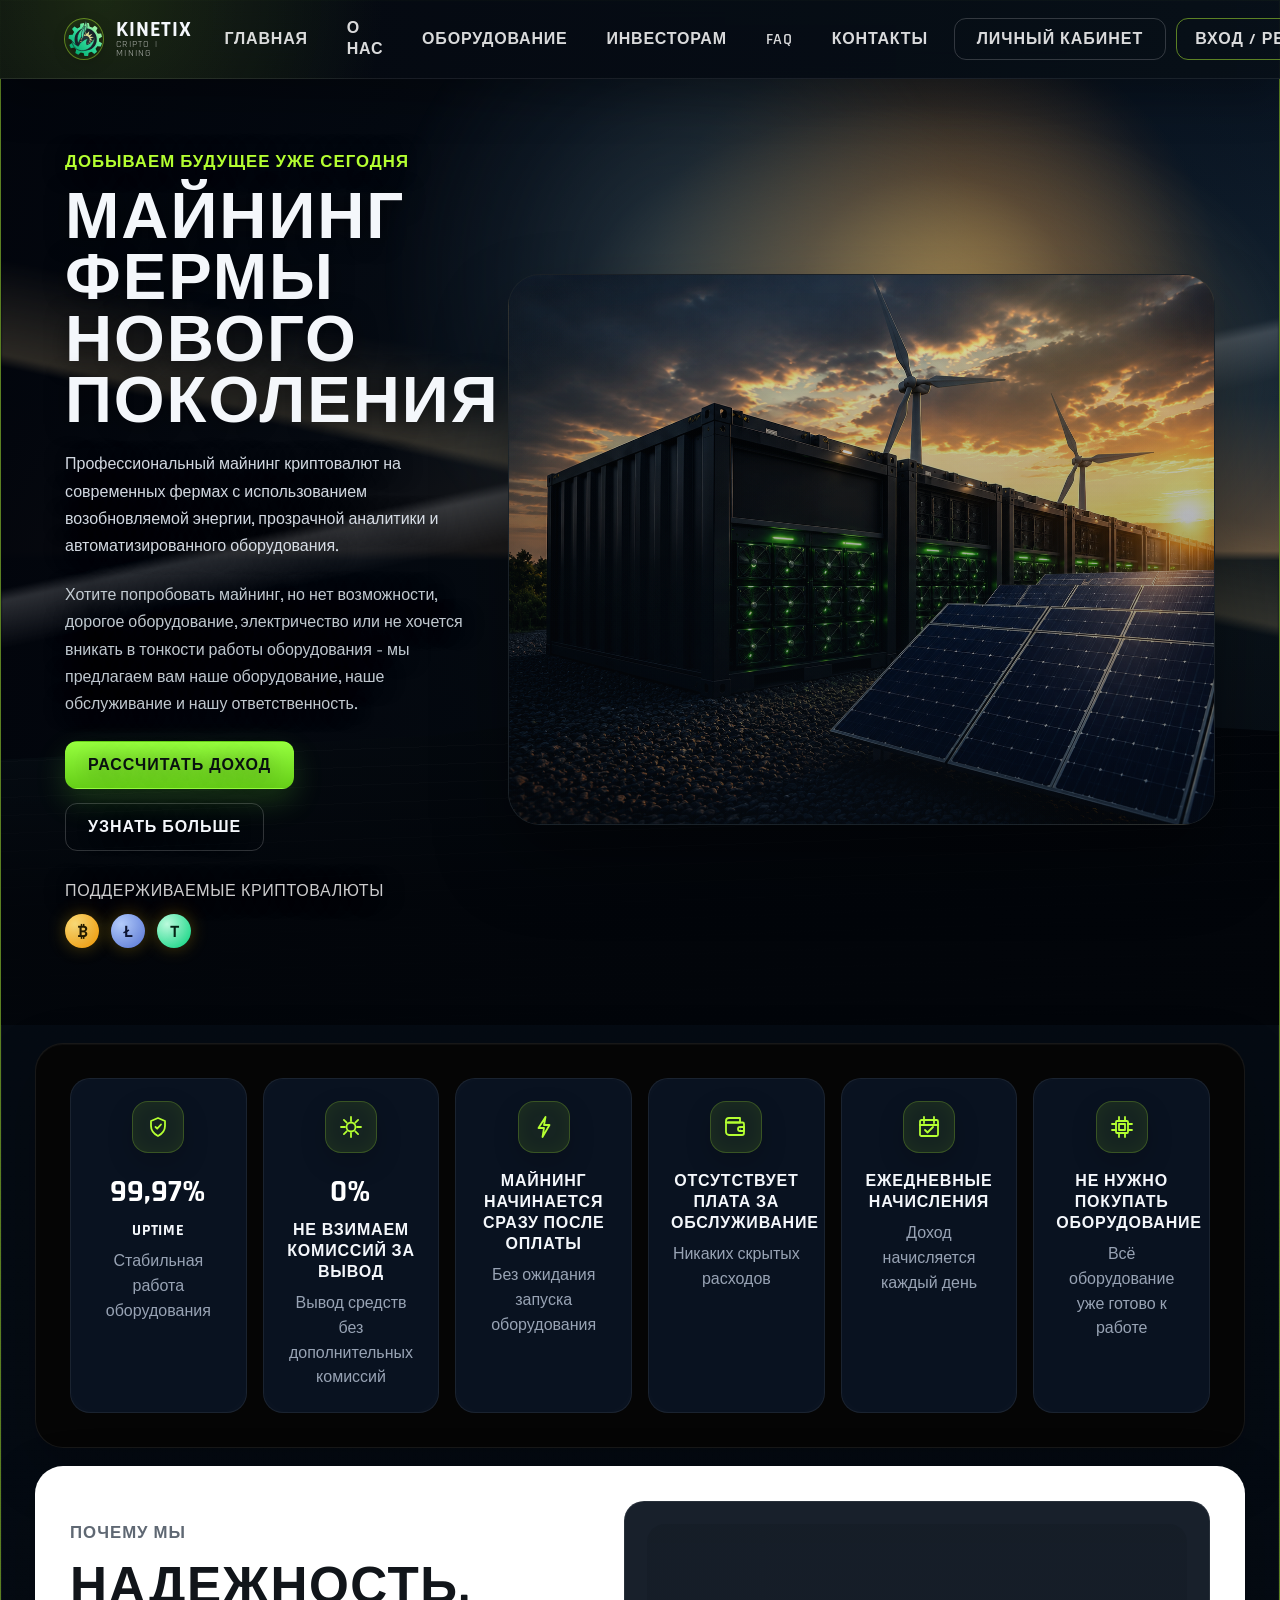
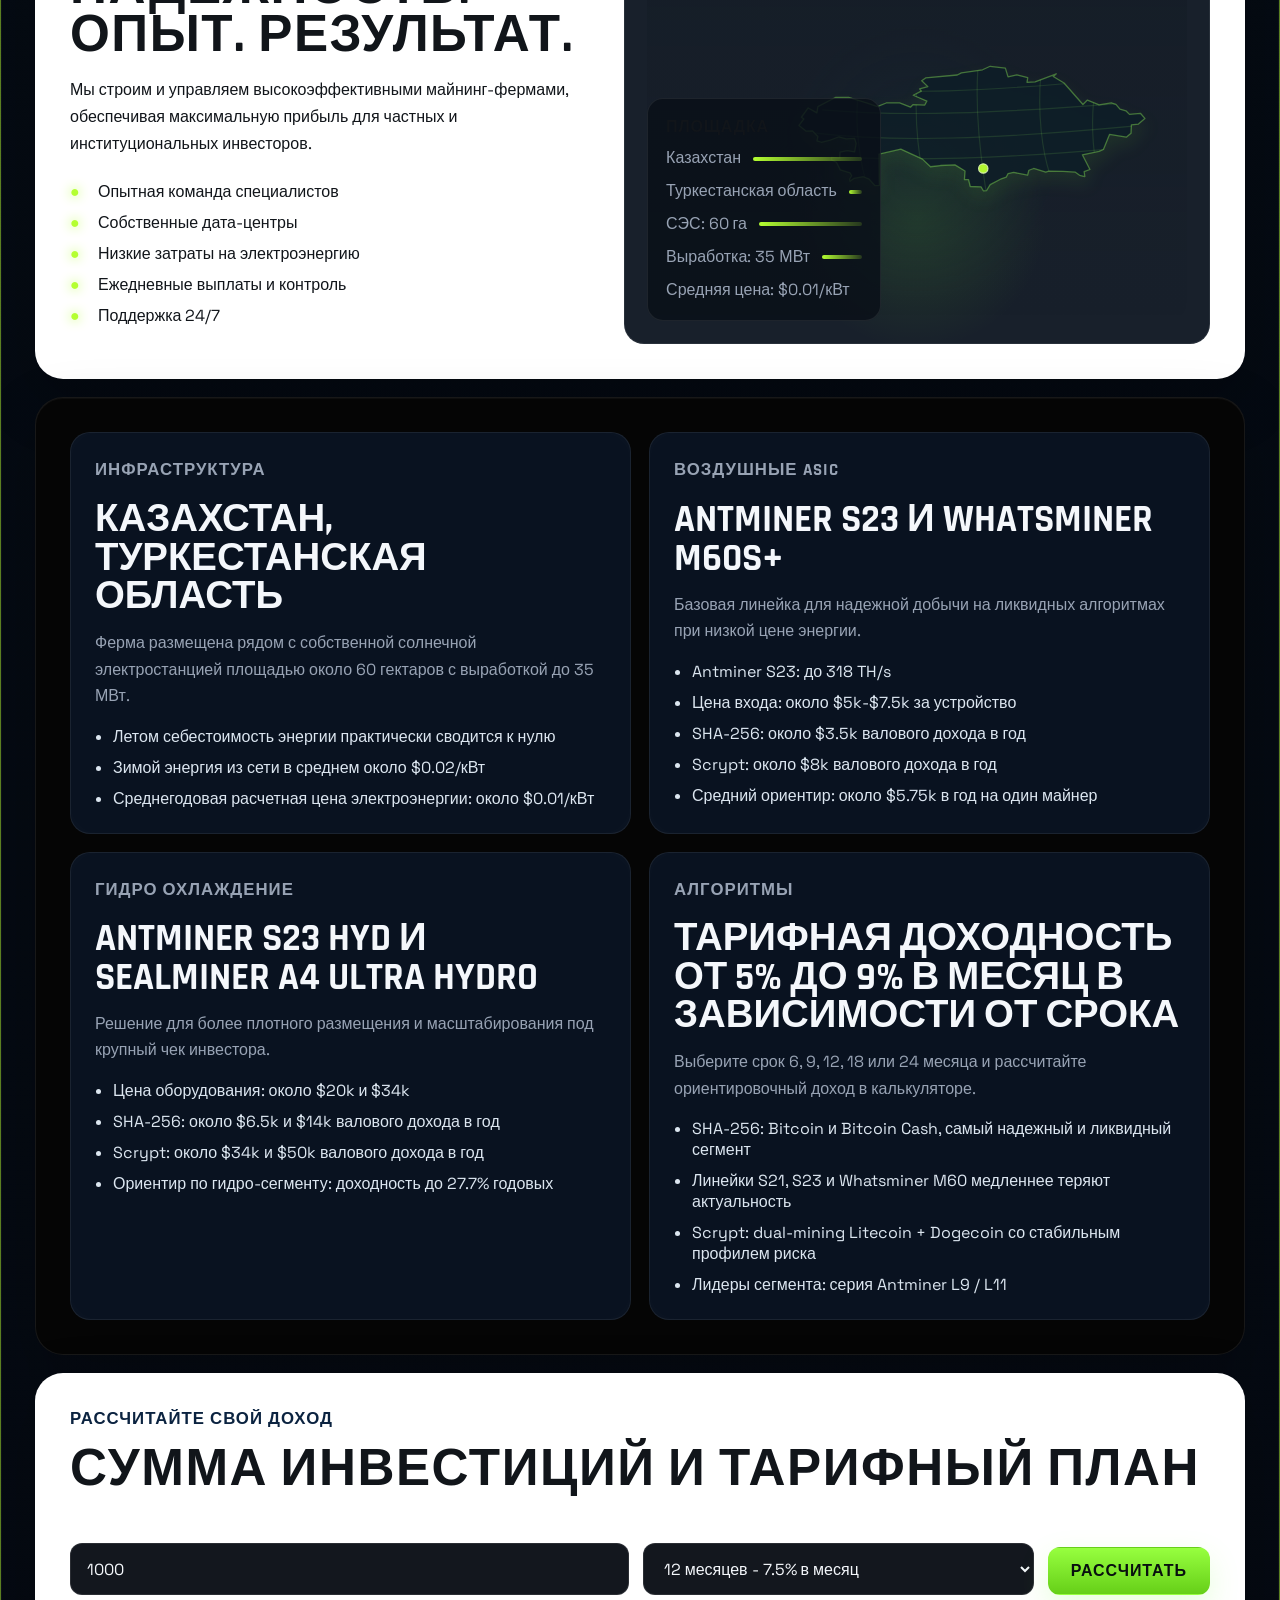
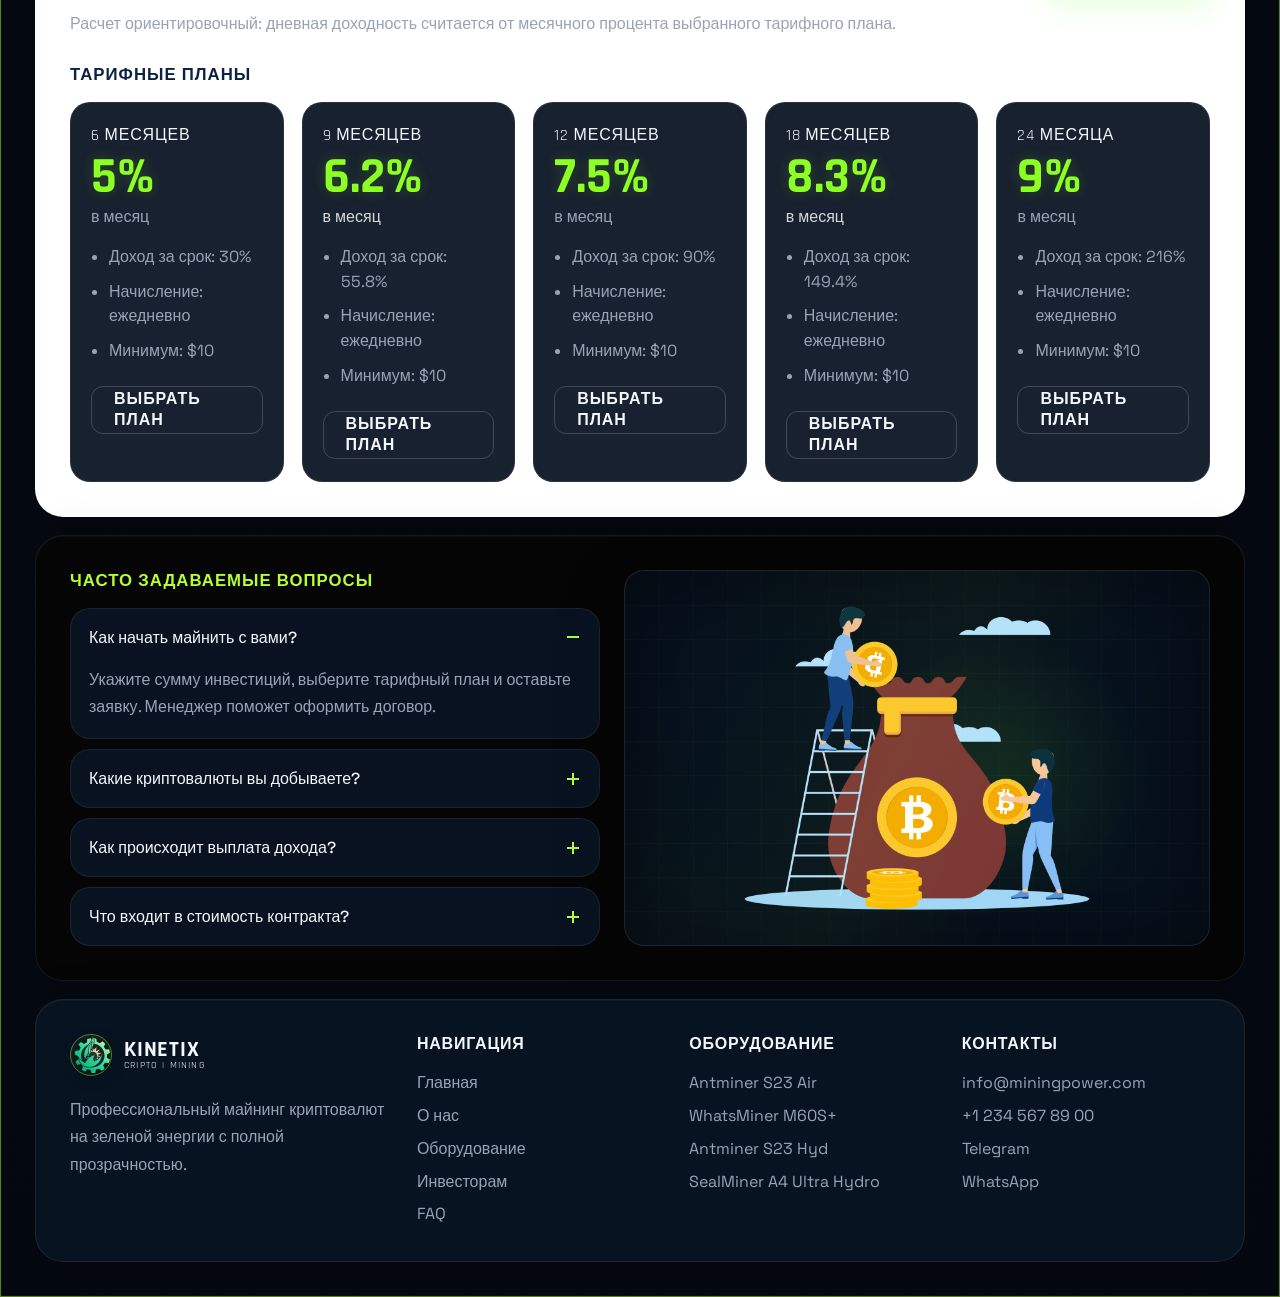
==== commit 10f894d0: "Add files via upload" ====
--- a/index.html
+++ b/index.html
@@ -3,7 +3,8 @@
   <head>
     <meta charset="UTF-8" />
     <meta name="viewport" content="width=device-width, initial-scale=1.0" />
-    <title>Mining Power</title>
+    <title>Kinetix — Cripto Mining</title>
+    <link rel="icon" href="kinetix-logo.svg" type="image/svg+xml" />
     <meta
       name="description"
       content="Лендинг майнинг-ферм нового поколения с анимациями, калькулятором дохода и инвестиционными планами."
@@ -23,10 +24,10 @@
       <main class="site-frame">
         <header class="topbar">
           <a href="#hero" class="brand">
-            <span class="brand__mark">⚡</span>
+            <span class="brand__mark"><img src="kinetix-logo.svg" alt="" /></span>
             <span class="brand__text">
-              <strong>MINING</strong>
-              <span>POWER</span>
+              <strong>KINETIX</strong>
+              <span>CRIPTO | MINING</span>
             </span>
           </a>
 
@@ -483,10 +484,10 @@
         <footer class="footer reveal reveal-up" id="footer">
           <div class="footer__brand">
             <a href="#hero" class="brand">
-              <span class="brand__mark">⚡</span>
+              <span class="brand__mark"><img src="kinetix-logo.svg" alt="" /></span>
               <span class="brand__text">
-                <strong>MINING</strong>
-                <span>POWER</span>
+                <strong>KINETIX</strong>
+                <span>CRIPTO | MINING</span>
               </span>
             </a>
             <p>
@@ -514,10 +515,10 @@
 
           <div class="footer__column">
             <strong>Контакты</strong>
-            <a href="mailto:info@miningpower.com">info@miningpower.com</a>
-            <a href="tel:+12345678900">+1 234 567 89 00</a>
-            <span>Telegram</span>
-            <span>WhatsApp</span>
+            <a id="footer-contact-email" href="mailto:info@miningpower.com">info@miningpower.com</a>
+            <a id="footer-contact-phone" href="tel:+12345678900">+1 234 567 89 00</a>
+            <a id="footer-contact-telegram" href="https://t.me/" target="_blank" rel="noopener">Telegram</a>
+            <a id="footer-contact-whatsapp" href="https://wa.me/12345678900" target="_blank" rel="noopener">WhatsApp</a>
           </div>
         </footer>
       </main>
--- a/styles.css
+++ b/styles.css
@@ -232,6 +232,17 @@
   font-size: 1.15rem;
 }
 
+.brand__mark img {
+  display: block;
+  width: 100%;
+  height: 100%;
+  max-width: 100%;
+  object-fit: contain;
+  object-position: center;
+  transform: translate(-1px, -2px);
+  filter: drop-shadow(0 4px 8px rgba(0, 0, 0, 0.28));
+}
+
 .brand__text {
   display: grid;
   font-family: "Rajdhani", sans-serif;
@@ -245,6 +256,8 @@
 
 .brand__text span {
   color: rgba(255, 255, 255, 0.65);
+  font-size: 0.62rem;
+  letter-spacing: 0.12em;
 }
 
 .topnav {
@@ -881,7 +894,7 @@
 
 .stat-card h3 {
   margin: 0 0 8px;
-  color: var(--accent);
+  color: #ffffff;
   font-family: "Rajdhani", sans-serif;
   font-size: 2rem;
 }
@@ -2568,7 +2581,21 @@
   .topbar .brand__mark { width: 34px; height: 34px; border-radius: 11px; }
   .topbar .brand__text strong { font-size: 1.15rem; }
   .topbar .brand__text span { font-size: 0.68rem; }
-  .topbar__language { display: none; }
+  .topbar__language {
+    display: inline-flex;
+    min-width: 48px;
+    min-height: 38px;
+    justify-content: center;
+    padding: 0 7px;
+    border-radius: 11px;
+  }
+  .topbar__language span { display: none; }
+  .topbar__language select {
+    width: 34px;
+    padding: 0;
+    font-size: 0.78rem;
+  }
+  .auth-page .topbar__actions > .button { display: none; }
   .topbar__menu { width: 42px; height: 42px; border-radius: 13px; }
 
   .topnav {
